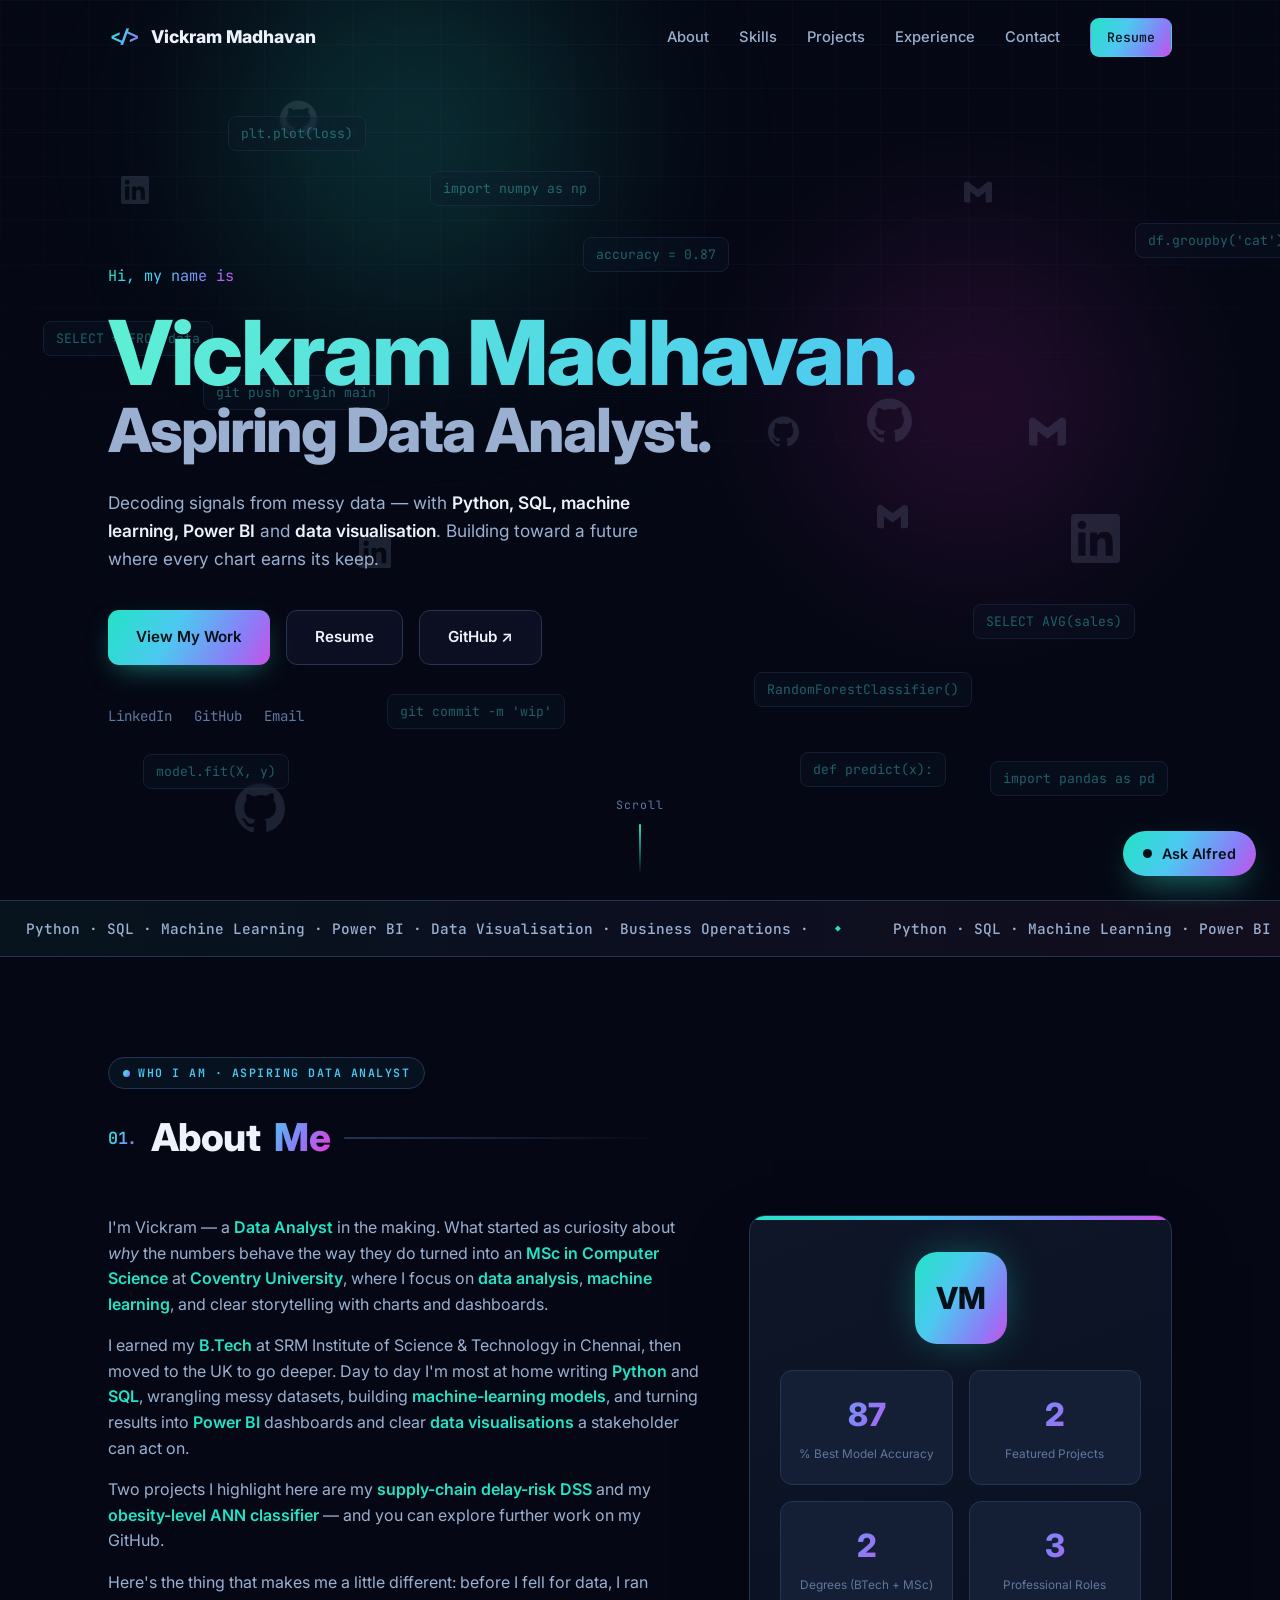
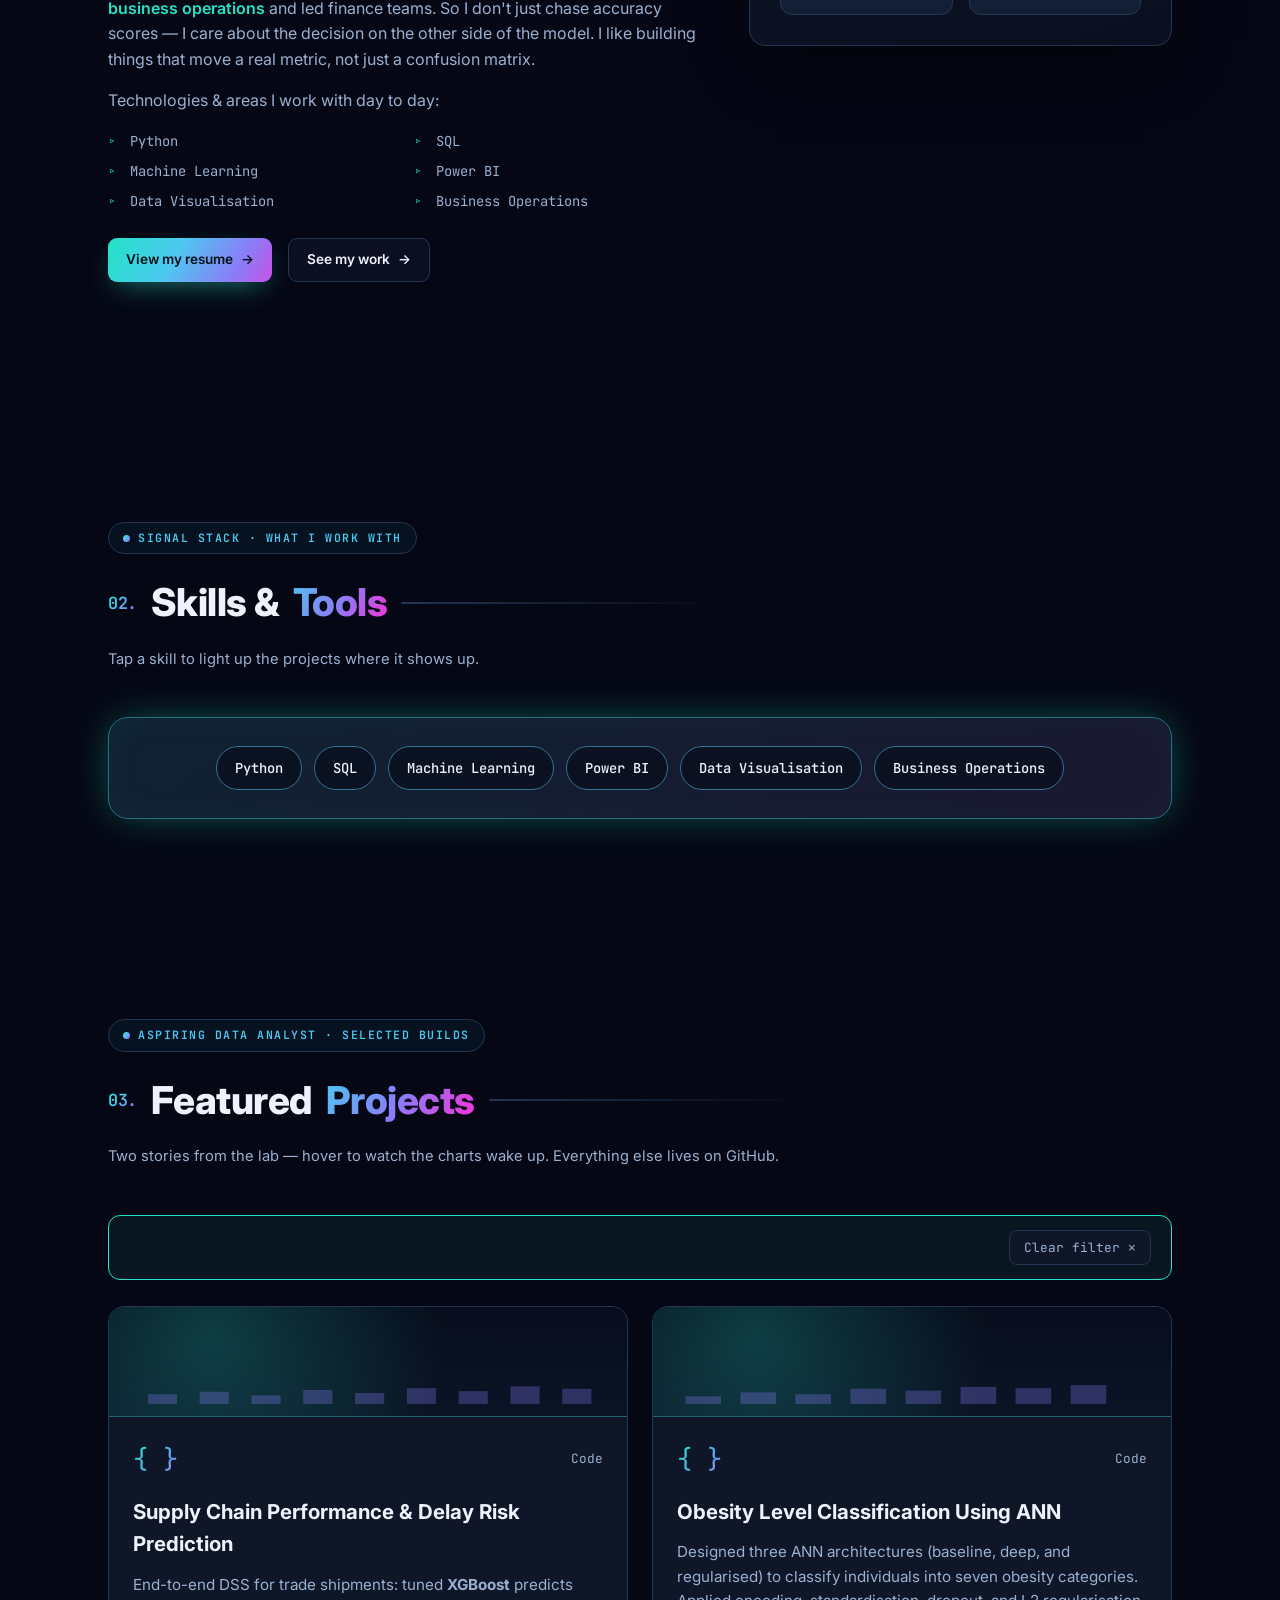
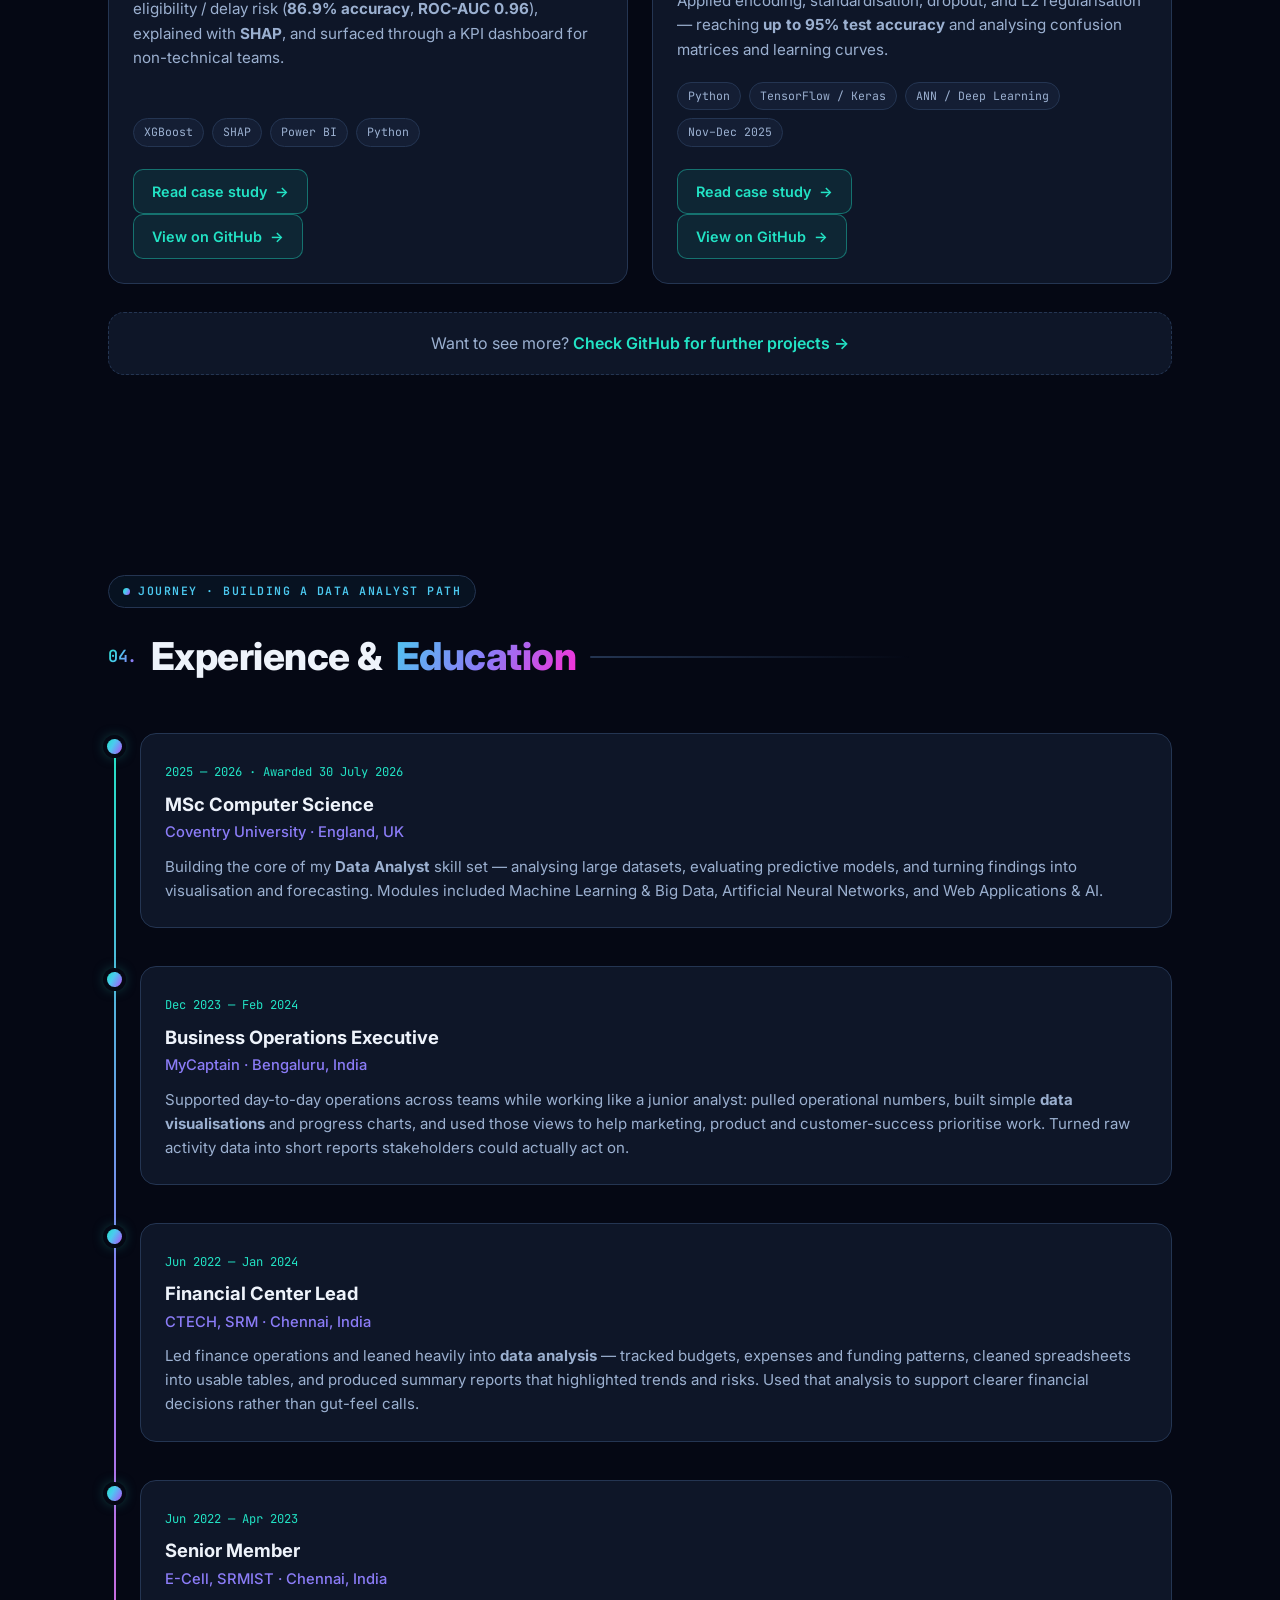
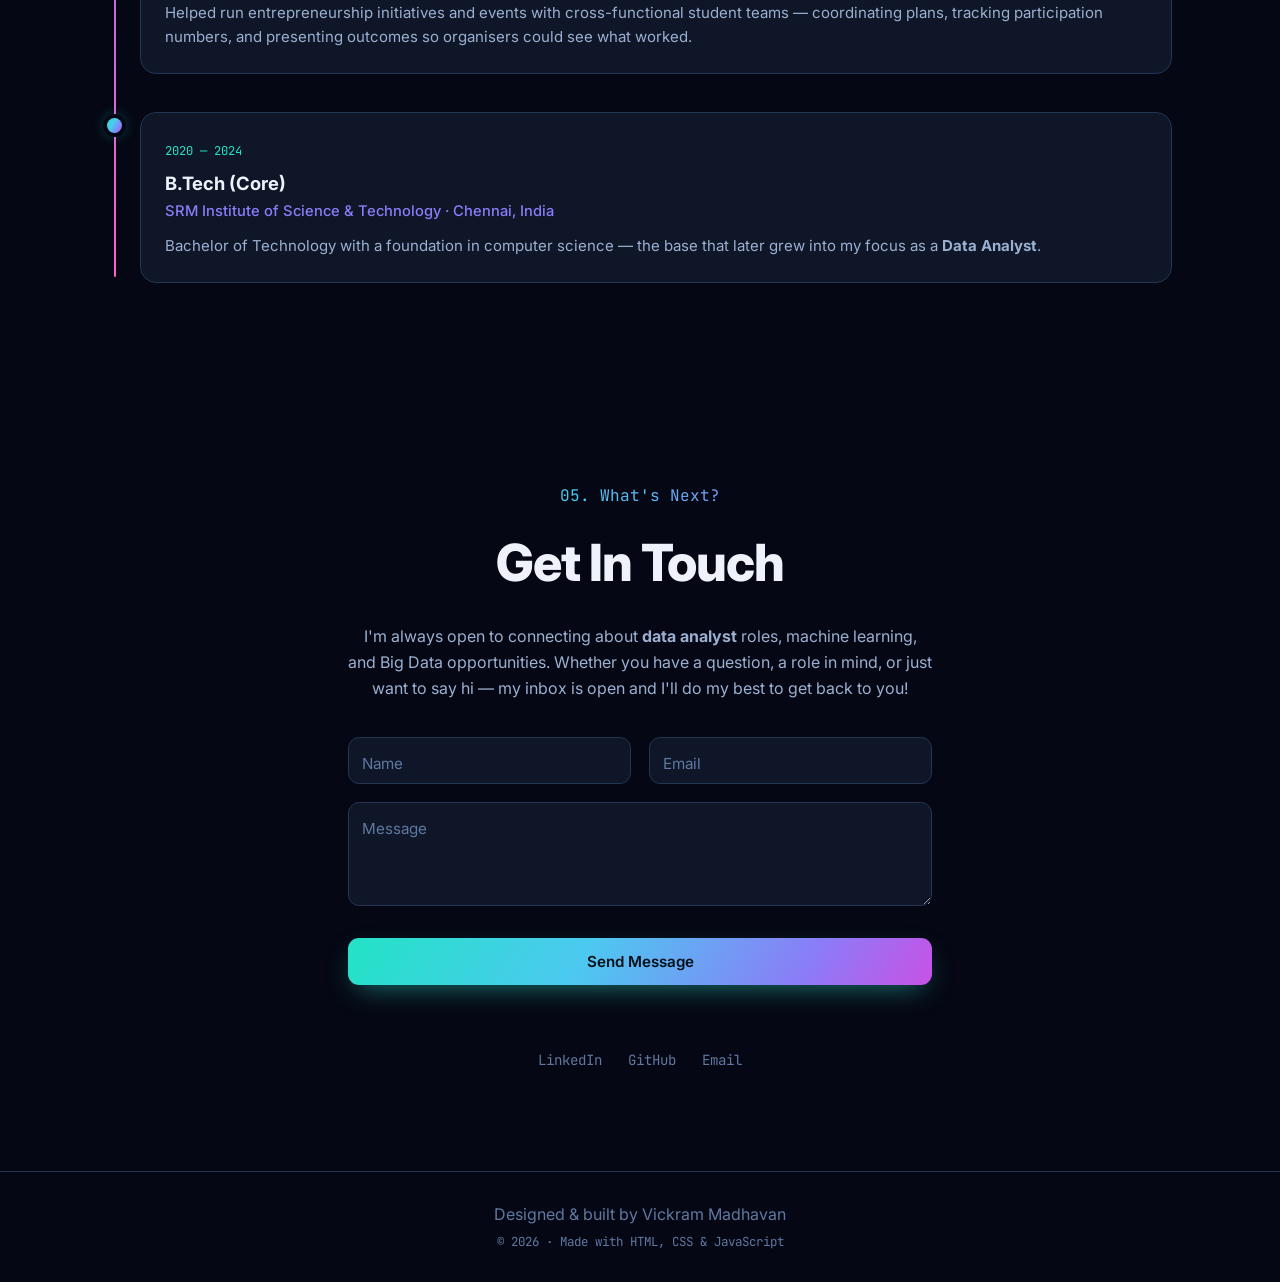
==== index.html @ e30ee911 "Redesign skills as chip cloud; project hover chart banners; aspiring DA tagline; soft-futurist neon " ====
<!DOCTYPE html>
<html lang="en">
<head>
  <meta charset="UTF-8" />
  <meta name="viewport" content="width=device-width, initial-scale=1.0" />
  <title>Vickram Madhavan — Data Analyst | MSc Computer Science</title>
  <meta name="description" content="Vickram Madhavan is a Data Analyst and MSc Computer Science graduate specialising in Big Data, machine learning, and data visualisation. Explore his portfolio, projects, and resume." />
  <meta name="author" content="Vickram Madhavan" />
  <meta name="keywords" content="Vickram Madhavan, Vickram Madhavan portfolio, Vickram Madhavan data analyst, data analyst, machine learning, big data, Power BI, Python, MSc Computer Science" />
  <meta name="robots" content="index, follow, max-image-preview:large" />
  <link rel="canonical" href="https://analysisbot-bi.github.io/portfolio/" />

  <!-- Open Graph (link previews on LinkedIn, WhatsApp, Facebook, etc.) -->
  <meta property="og:type" content="website" />
  <meta property="og:site_name" content="Vickram Madhavan" />
  <meta property="og:title" content="Vickram Madhavan — Data Analyst" />
  <meta property="og:description" content="MSc Computer Science graduate specialising in Big Data, machine learning, and data visualisation. Explore his portfolio, projects, and resume." />
  <meta property="og:url" content="https://analysisbot-bi.github.io/portfolio/" />

  <!-- Twitter / X card -->
  <meta name="twitter:card" content="summary" />
  <meta name="twitter:title" content="Vickram Madhavan — Data Analyst" />
  <meta name="twitter:description" content="MSc Computer Science graduate specialising in Big Data, machine learning, and data visualisation." />

  <!-- Structured data: tells Google this page is about the person Vickram Madhavan -->
  <script type="application/ld+json">
  {
    "@context": "https://schema.org",
    "@type": "Person",
    "name": "Vickram Madhavan",
    "url": "https://analysisbot-bi.github.io/portfolio/",
    "jobTitle": "Data Analyst",
    "description": "MSc Computer Science graduate specialising in Big Data, machine learning, and data visualisation.",
    "email": "mailto:vickrammadhavan2002@gmail.com",
    "alumniOf": {
      "@type": "CollegeOrUniversity",
      "name": "Coventry University"
    },
    "knowsAbout": ["Data Analysis", "Machine Learning", "Big Data", "Python", "SQL", "Power BI", "Data Visualisation", "Business Operations"],
    "sameAs": [
      "https://www.linkedin.com/in/vickram-madhavan-746344226/",
      "https://github.com/analysisbot-bi"
    ]
  }
  </script>

  <link rel="preconnect" href="https://fonts.googleapis.com" />
  <link rel="preconnect" href="https://fonts.gstatic.com" crossorigin />
  <link href="https://fonts.googleapis.com/css2?family=Inter:wght@400;500;600;700;800&family=JetBrains+Mono:wght@400;500&display=swap" rel="stylesheet" />
  <link rel="stylesheet" href="styles.css?v=15" />
</head>
<body>
  <!-- Animated background -->
  <div class="bg-grid" aria-hidden="true"></div>
  <div class="bg-glow" aria-hidden="true"></div>

  <!-- Navigation -->
  <header class="nav" id="nav">
    <div class="container nav__inner">
      <a href="#home" class="nav__logo">
        <span class="nav__logo-mark">&lt;/&gt;</span>
        <span class="nav__logo-text">Vickram Madhavan</span>
      </a>
      <nav class="nav__links" id="navLinks">
        <a href="#about">About</a>
        <a href="#skills">Skills</a>
        <a href="#projects">Projects</a>
        <a href="#experience">Experience</a>
        <a href="#contact">Contact</a>
        <a href="#" class="nav__resume js-resume-open" id="resumeBtn">Resume</a>
      </nav>
      <button class="nav__toggle" id="navToggle" aria-label="Toggle menu" aria-expanded="false">
        <span></span><span></span><span></span>
      </button>
    </div>
  </header>

  <main>
    <!-- Hero -->
    <section class="hero" id="home">
      <div class="container hero__inner">
        <p class="hero__greeting reveal">Hi, my name is</p>
        <h1 class="hero__name reveal">Vickram Madhavan.</h1>
        <h2 class="hero__tagline reveal">Aspiring Data Analyst.</h2>
        <p class="hero__desc reveal">
          Decoding signals from messy data — with
          <strong>Python, SQL, machine learning, Power BI</strong> and
          <strong>data visualisation</strong>. Building toward a future where every chart
          earns its keep.
        </p>
        <div class="hero__cta reveal">
          <a href="#projects" class="btn btn--primary">View My Work</a>
          <a href="#" class="btn btn--ghost js-resume-open">Resume</a>
          <a href="https://github.com/analysisbot-bi" target="_blank" rel="noopener" class="btn btn--ghost">GitHub ↗</a>
        </div>
        <div class="hero__socials reveal">
          <a href="https://www.linkedin.com/in/vickram-madhavan-746344226/" target="_blank" rel="noopener" aria-label="LinkedIn">LinkedIn</a>
          <a href="https://github.com/analysisbot-bi" target="_blank" rel="noopener" aria-label="GitHub">GitHub</a>
          <a href="mailto:vickrammadhavan2002@gmail.com" aria-label="Email">Email</a>
        </div>
      </div>
      <div class="hero__scroll" aria-hidden="true">
        <span>Scroll</span>
        <div class="hero__scroll-line"></div>
      </div>
    </section>

    <!-- Keyword banner -->
    <div class="kw-banner" aria-hidden="true">
      <div class="kw-track">
        <span>Python · SQL · Machine Learning · Power BI · Data Visualisation · Business Operations · </span>
        <span>Python · SQL · Machine Learning · Power BI · Data Visualisation · Business Operations · </span>
      </div>
    </div>

    <!-- About -->
    <section class="section" id="about" data-cursor-bubble="Want to get to know Vickram? 👋">
      <div class="container">
        <div class="section__head reveal">
          <span class="eyebrow">Who I Am · Aspiring Data Analyst</span>
          <h2 class="section__title"><span class="section__num">01.</span> About <span class="grad-word">Me</span></h2>
        </div>
        <div class="about">
          <div class="about__text reveal">
            <p>
              I'm Vickram — a <strong>Data Analyst</strong> in the making. What started as
              curiosity about <em>why</em> the numbers behave the way they do turned into an
              <strong>MSc in Computer Science</strong> at <strong>Coventry University</strong>,
              where I focus on <strong>data analysis</strong>,
              <strong>machine learning</strong>, and clear storytelling with charts and
              dashboards.
            </p>
            <p>
              I earned my <strong>B.Tech</strong> at SRM Institute of Science &amp; Technology
              in Chennai, then moved to the UK to go deeper. Day to day I'm most at home
              writing <strong>Python</strong> and <strong>SQL</strong>, wrangling messy
              datasets, building <strong>machine-learning models</strong>, and turning results
              into <strong>Power BI</strong> dashboards and clear
              <strong>data visualisations</strong> a stakeholder can act on.
            </p>
            <p>
              Two projects I highlight here are my <strong>supply-chain delay-risk DSS</strong>
              and my <strong>obesity-level ANN classifier</strong> — and you can explore
              further work on my
              <a href="https://github.com/analysisbot-bi" target="_blank" rel="noopener">GitHub</a>.
            </p>
            <p>
              Here's the thing that makes me a little different: before I fell for data, I ran
              <strong>business operations</strong> and led finance teams. So I don't just chase
              accuracy scores — I care about the decision on the other side of the model. I like
              building things that move a real metric, not just a confusion matrix.
            </p>
            <p>Technologies &amp; areas I work with day to day:</p>
            <ul class="about__list">
              <li>Python</li>
              <li>SQL</li>
              <li>Machine Learning</li>
              <li>Power BI</li>
              <li>Data Visualisation</li>
              <li>Business Operations</li>
            </ul>
            <div class="hero__cta">
              <a href="#" class="btn btn--primary btn--sm js-resume-open">View my resume <span class="btn__arrow">→</span></a>
              <a href="#projects" class="btn btn--ghost btn--sm">See my work <span class="btn__arrow">→</span></a>
            </div>
          </div>
          <div class="about__card reveal">
            <div class="about__avatar">VM</div>
            <div class="about__stats">
              <div class="stat">
                <span class="stat__num" data-target="87">0</span>
                <span class="stat__label">% Best Model Accuracy</span>
              </div>
              <div class="stat">
                <span class="stat__num" data-target="2">0</span>
                <span class="stat__label">Featured Projects</span>
              </div>
              <div class="stat">
                <span class="stat__num" data-target="2">0</span>
                <span class="stat__label">Degrees (BTech + MSc)</span>
              </div>
              <div class="stat">
                <span class="stat__num" data-target="3">0</span>
                <span class="stat__label">Professional Roles</span>
              </div>
            </div>
          </div>
        </div>
      </div>
    </section>

    <!-- Skills -->
    <section class="section" id="skills" data-cursor-bubble="Curious about his skills? Click any one! 👀">
      <div class="container">
        <div class="section__head reveal">
          <span class="eyebrow">Signal stack · What I work with</span>
          <h2 class="section__title"><span class="section__num">02.</span> Skills &amp; <span class="grad-word">Tools</span></h2>
          <p class="section__hint">Tap a skill to light up the projects where it shows up.</p>
        </div>
        <div class="skills-cloud reveal">
          <button type="button" class="skill-chip" data-skill="python">Python</button>
          <button type="button" class="skill-chip" data-skill="sql">SQL</button>
          <button type="button" class="skill-chip" data-skill="machine-learning">Machine Learning</button>
          <button type="button" class="skill-chip" data-skill="power-bi">Power BI</button>
          <button type="button" class="skill-chip" data-skill="data-visualization">Data Visualisation</button>
          <button type="button" class="skill-chip" data-skill="business-operations">Business Operations</button>
        </div>
      </div>
    </section>

    <!-- Projects -->
    <section class="section" id="projects" data-cursor-bubble="Fancy a peek at his case studies? 🔍">
      <div class="container">
        <div class="section__head reveal">
          <span class="eyebrow">Aspiring Data Analyst · Selected builds</span>
          <h2 class="section__title"><span class="section__num">03.</span> Featured <span class="grad-word">Projects</span></h2>
          <p class="section__hint">Two stories from the lab — hover to watch the charts wake up. Everything else lives on GitHub.</p>
        </div>
        <div class="projects-filter" id="projectsFilter" hidden>
          <span class="projects-filter__text" id="projectsFilterText"></span>
          <button class="projects-filter__clear" id="projectsFilterClear" type="button">Clear filter ✕</button>
        </div>
        <div class="projects" id="projectsGrid">
          <article class="project accent-purple reveal" data-skills="python sql machine-learning power-bi data-visualization business-operations">
            <div class="project__banner" aria-hidden="true">
              <svg class="project__chart" viewBox="0 0 320 90" preserveAspectRatio="none">
                <polyline class="project__chart-line" points="0,70 40,62 80,55 120,48 160,40 200,36 240,28 280,22 320,18" />
                <g class="project__chart-bars">
                  <rect x="24" y="48" width="18" height="32" /><rect x="56" y="40" width="18" height="40" />
                  <rect x="88" y="52" width="18" height="28" /><rect x="120" y="34" width="18" height="46" />
                  <rect x="152" y="44" width="18" height="36" /><rect x="184" y="28" width="18" height="52" />
                  <rect x="216" y="38" width="18" height="42" /><rect x="248" y="22" width="18" height="58" />
                  <rect x="280" y="30" width="18" height="50" />
                </g>
              </svg>
              <div class="project__scan"></div>
            </div>
            <div class="project__body">
              <div class="project__top">
                <span class="project__folder">{ }</span>
                <div class="project__links">
                  <a href="https://github.com/analysisbot-bi/supply--chain-dss" target="_blank" rel="noopener" aria-label="GitHub repo">Code</a>
                </div>
              </div>
              <h3 class="project__title">Supply Chain Performance &amp; Delay Risk Prediction</h3>
              <p class="project__desc">
                End-to-end DSS for trade shipments: tuned <strong>XGBoost</strong> predicts
                eligibility / delay risk (<strong>86.9% accuracy</strong>,
                <strong>ROC-AUC 0.96</strong>), explained with <strong>SHAP</strong>, and
                surfaced through a KPI dashboard for non-technical teams.
              </p>
              <ul class="project__tech">
                <li>XGBoost</li><li>SHAP</li><li>Power BI</li><li>Python</li>
              </ul>
              <a href="projects/supply-chain-analytics.html" class="project__cta project__cta--case">Read case study <span class="btn__arrow">→</span></a>
              <a href="https://github.com/analysisbot-bi/supply--chain-dss" target="_blank" rel="noopener" class="project__cta">View on GitHub <span class="btn__arrow">→</span></a>
            </div>
          </article>

          <article class="project accent-teal reveal" data-skills="python machine-learning data-visualization">
            <div class="project__banner" aria-hidden="true">
              <svg class="project__chart project__chart--bars" viewBox="0 0 320 90" preserveAspectRatio="none">
                <polyline class="project__chart-line" points="0,58 35,50 70,54 105,42 140,36 175,30 210,34 245,22 280,18 320,14" />
                <g class="project__chart-bars">
                  <rect x="20" y="55" width="22" height="25" /><rect x="54" y="42" width="22" height="38" />
                  <rect x="88" y="48" width="22" height="32" /><rect x="122" y="30" width="22" height="50" />
                  <rect x="156" y="36" width="22" height="44" /><rect x="190" y="24" width="22" height="56" />
                  <rect x="224" y="28" width="22" height="52" /><rect x="258" y="18" width="22" height="62" />
                </g>
              </svg>
              <div class="project__scan"></div>
            </div>
            <div class="project__body">
              <div class="project__top">
                <span class="project__folder">{ }</span>
                <div class="project__links">
                  <a href="https://github.com/analysisbot-bi/obesity-level-classification-ann" target="_blank" rel="noopener" aria-label="GitHub repo">Code</a>
                </div>
              </div>
              <h3 class="project__title">Obesity Level Classification Using ANN</h3>
              <p class="project__desc">
                Designed three ANN architectures (baseline, deep, and regularised) to
                classify individuals into seven obesity categories. Applied encoding,
                standardisation, dropout, and L2 regularisation — reaching
                <strong>up to 95% test accuracy</strong> and analysing confusion matrices
                and learning curves.
              </p>
              <ul class="project__tech">
                <li>Python</li><li>TensorFlow / Keras</li><li>ANN / Deep Learning</li><li>Nov–Dec 2025</li>
              </ul>
              <a href="projects/obesity-ann.html" class="project__cta project__cta--case">Read case study <span class="btn__arrow">→</span></a>
              <a href="https://github.com/analysisbot-bi/obesity-level-classification-ann" target="_blank" rel="noopener" class="project__cta">View on GitHub <span class="btn__arrow">→</span></a>
            </div>
          </article>
        </div>
        <p class="projects-empty" id="projectsEmpty" hidden></p>

        <div class="projects-more projects-more--simple reveal">
          <p>Want to see more? <a href="https://github.com/analysisbot-bi" target="_blank" rel="noopener">Check GitHub for further projects →</a></p>
        </div>
      </div>
    </section>

    <!-- Experience -->
    <section class="section" id="experience" data-cursor-bubble="Care to see his journey? 🗺️">
      <div class="container">
        <div class="section__head reveal">
          <span class="eyebrow">Journey · Building a Data Analyst Path</span>
          <h2 class="section__title"><span class="section__num">04.</span> Experience &amp; <span class="grad-word">Education</span></h2>
        </div>
        <div class="timeline">
          <div class="timeline__item reveal">
            <span class="timeline__dot"></span>
            <div class="timeline__content">
              <span class="timeline__date">2025 — 2026 · Awarded 30 July 2026</span>
              <h3>MSc Computer Science</h3>
              <p class="timeline__org">Coventry University · England, UK</p>
              <p>Building the core of my <strong>Data Analyst</strong> skill set — analysing large datasets, evaluating predictive models, and turning findings into visualisation and forecasting. Modules included Machine Learning &amp; Big Data, Artificial Neural Networks, and Web Applications &amp; AI.</p>
            </div>
          </div>
          <div class="timeline__item reveal">
            <span class="timeline__dot"></span>
            <div class="timeline__content">
              <span class="timeline__date">Dec 2023 — Feb 2024</span>
              <h3>Business Operations Executive</h3>
              <p class="timeline__org">MyCaptain · Bengaluru, India</p>
              <p>Supported day-to-day operations across teams while working like a junior analyst: pulled operational numbers, built simple <strong>data visualisations</strong> and progress charts, and used those views to help marketing, product and customer-success prioritise work. Turned raw activity data into short reports stakeholders could actually act on.</p>
            </div>
          </div>
          <div class="timeline__item reveal">
            <span class="timeline__dot"></span>
            <div class="timeline__content">
              <span class="timeline__date">Jun 2022 — Jan 2024</span>
              <h3>Financial Center Lead</h3>
              <p class="timeline__org">CTECH, SRM · Chennai, India</p>
              <p>Led finance operations and leaned heavily into <strong>data analysis</strong> — tracked budgets, expenses and funding patterns, cleaned spreadsheets into usable tables, and produced summary reports that highlighted trends and risks. Used that analysis to support clearer financial decisions rather than gut-feel calls.</p>
            </div>
          </div>
          <div class="timeline__item reveal">
            <span class="timeline__dot"></span>
            <div class="timeline__content">
              <span class="timeline__date">Jun 2022 — Apr 2023</span>
              <h3>Senior Member</h3>
              <p class="timeline__org">E-Cell, SRMIST · Chennai, India</p>
              <p>Helped run entrepreneurship initiatives and events with cross-functional student teams — coordinating plans, tracking participation numbers, and presenting outcomes so organisers could see what worked.</p>
            </div>
          </div>
          <div class="timeline__item reveal">
            <span class="timeline__dot"></span>
            <div class="timeline__content">
              <span class="timeline__date">2020 — 2024</span>
              <h3>B.Tech (Core)</h3>
              <p class="timeline__org">SRM Institute of Science &amp; Technology · Chennai, India</p>
              <p>Bachelor of Technology with a foundation in computer science — the base that later grew into my focus as a <strong>Data Analyst</strong>.</p>
            </div>
          </div>
        </div>
      </div>
    </section>

    <!-- Contact -->
    <section class="section section--contact" id="contact" data-cursor-bubble="Shall we get in touch? ✉️">
      <div class="container contact">
        <p class="contact__sub reveal">05. What's Next?</p>
        <h2 class="contact__title reveal">Get In Touch</h2>
        <p class="contact__desc reveal">
          I'm always open to connecting about <strong>data analyst</strong> roles,
          machine learning, and Big Data opportunities. Whether you have a question,
          a role in mind, or just want to say hi — my inbox is open and I'll do my
          best to get back to you!
        </p>
        <form class="contact__form reveal" id="contactForm" novalidate>
          <div class="form-row">
            <div class="form-group">
              <input type="text" id="name" name="name" placeholder=" " required />
              <label for="name">Name</label>
            </div>
            <div class="form-group">
              <input type="email" id="email" name="email" placeholder=" " required />
              <label for="email">Email</label>
            </div>
          </div>
          <div class="form-group">
            <textarea id="message" name="message" rows="4" placeholder=" " required></textarea>
            <label for="message">Message</label>
          </div>
          <button type="submit" class="btn btn--primary">Send Message</button>
          <p class="form-status" id="formStatus" role="status"></p>
        </form>
        <div class="contact__links reveal">
          <a href="https://www.linkedin.com/in/vickram-madhavan-746344226/" target="_blank" rel="noopener">LinkedIn</a>
          <a href="https://github.com/analysisbot-bi" target="_blank" rel="noopener">GitHub</a>
          <a href="mailto:vickrammadhavan2002@gmail.com">Email</a>
        </div>
      </div>
    </section>
  </main>

  <footer class="footer">
    <div class="container footer__inner">
      <p>Designed &amp; built by Vickram Madhavan</p>
      <p class="footer__small">© <span id="year"></span> · Made with HTML, CSS &amp; JavaScript</p>
    </div>
  </footer>

  <!-- Resume modal -->
  <div class="resume-modal" id="resumeModal" aria-hidden="true" role="dialog" aria-modal="true" aria-label="Resume viewer">
    <div class="resume-modal__backdrop" data-close></div>
    <div class="resume-modal__panel">
      <div class="resume-modal__bar">
        <span class="resume-modal__title">Resume — Vickram Madhavan</span>
        <div class="resume-modal__actions">
          <a href="assets/resume.pdf" target="_blank" rel="noopener" class="resume-modal__btn">Open in new tab</a>
          <a href="assets/resume.pdf" download class="resume-modal__btn resume-modal__btn--primary">Download</a>
          <button class="resume-modal__close" id="resumeClose" aria-label="Close resume viewer" data-close>&times;</button>
        </div>
      </div>
      <div class="resume-modal__body" id="resumeBody">
        <div class="resume-modal__pages">
          <img src="assets/resume-page-1.png" alt="Resume of Vickram Madhavan — page 1" class="resume-modal__page" />
          <img src="assets/resume-page-2.png" alt="Resume of Vickram Madhavan — page 2" class="resume-modal__page" />
        </div>
      </div>
    </div>
  </div>

  <script src="script.js?v=15"></script>
</body>
</html>
---- styles.css ----
/* ===== Design tokens ===== */
:root {
  --bg: #050814;
  --bg-soft: #0a1020;
  --surface: #0e1628;
  --surface-2: #141e34;
  --border: #243552;
  --text: #eef3fb;
  --text-dim: #9bb0d0;
  --text-mute: #6078a0;

  /* Soft-futurist accents (cyber-lean, not full cyberpunk) */
  --c-teal: #22e3c5;
  --c-sky: #4cc9f0;
  --c-indigo: #8b7cf7;
  --c-purple: #d07cff;
  --c-pink: #ff5ec8;
  --c-amber: #ffd166;
  --c-neon: #39ffd0;
  --c-magenta: #ff2bd6;

  --accent: #22e3c5;
  --accent-2: #8b7cf7;

  --grad-primary: linear-gradient(120deg, #22e3c5 0%, #4cc9f0 40%, #8b7cf7 78%, #ff2bd6 120%);
  --grad-warm: linear-gradient(120deg, #ffd166 0%, #ff5ec8 55%, #d07cff 100%);
  --grad-cool: linear-gradient(120deg, #4cc9f0 0%, #8b7cf7 50%, #ff2bd6 100%);
  --grad-text: linear-gradient(120deg, #5ef0d4, #4cc9f0 35%, #b39aff 70%, #ff5ec8);

  --shadow: 0 24px 70px -24px rgba(0, 0, 0, 0.75);
  --shadow-glow: 0 0 40px -8px rgba(34, 227, 197, 0.45);
  --radius: 16px;
  --max: 1120px;
  --mono: "JetBrains Mono", monospace;
  --sans: "Inter", system-ui, sans-serif;
}

/* ===== Reset ===== */
*, *::before, *::after { box-sizing: border-box; margin: 0; padding: 0; }
html { scroll-behavior: smooth; scroll-padding-top: 90px; }
body {
  font-family: var(--sans);
  background: var(--bg);
  color: var(--text);
  line-height: 1.6;
  overflow-x: hidden;
  -webkit-font-smoothing: antialiased;
}
a { color: inherit; text-decoration: none; }
ul { list-style: none; }
img { max-width: 100%; }
.container { width: 100%; max-width: var(--max); margin-inline: auto; padding-inline: 28px; }

/* ===== Background FX ===== */
.bg-grid {
  position: fixed; inset: 0; z-index: -3;
  background-image:
    linear-gradient(rgba(76, 201, 240, 0.04) 1px, transparent 1px),
    linear-gradient(90deg, rgba(255, 43, 214, 0.035) 1px, transparent 1px);
  background-size: 44px 44px;
  mask-image: radial-gradient(ellipse 90% 70% at 50% 0%, #000 35%, transparent 100%);
}
.bg-glow { position: fixed; inset: 0; z-index: -2; pointer-events: none; overflow: hidden; }
.bg-glow::before, .bg-glow::after {
  content: ""; position: absolute; border-radius: 50%; filter: blur(70px);
}
.bg-glow::before {
  top: -180px; left: 8%; width: 620px; height: 620px;
  background: radial-gradient(circle, rgba(34, 227, 197, 0.22), transparent 62%);
  animation: floatA 16s ease-in-out infinite;
}
.bg-glow::after {
  top: 120px; right: 2%; width: 560px; height: 560px;
  background: radial-gradient(circle, rgba(255, 43, 214, 0.16), transparent 62%);
  animation: floatB 20s ease-in-out infinite;
}
body::after {
  content: ""; position: fixed; inset: 0; z-index: 4000; pointer-events: none;
  background: repeating-linear-gradient(
    0deg,
    transparent,
    transparent 2px,
    rgba(76, 201, 240, 0.015) 2px,
    rgba(76, 201, 240, 0.015) 3px
  );
  opacity: 0.55;
}
@keyframes floatA { 0%,100% { transform: translate(0,0); } 50% { transform: translate(40px, 50px); } }
@keyframes floatB { 0%,100% { transform: translate(0,0); } 50% { transform: translate(-50px, 30px); } }

/* ===== Navigation ===== */
.nav {
  position: fixed; top: 0; left: 0; right: 0; z-index: 100;
  transition: background 0.3s, box-shadow 0.3s, padding 0.3s;
  padding-block: 18px;
}
.nav--scrolled {
  background: rgba(7, 11, 22, 0.82);
  backdrop-filter: blur(14px);
  box-shadow: 0 1px 0 var(--border), 0 10px 30px -20px rgba(0,0,0,0.8);
  padding-block: 12px;
}
.nav__inner { display: flex; align-items: center; justify-content: space-between; }
.nav__logo { display: flex; align-items: center; gap: 10px; font-weight: 800; font-size: 1.1rem; }
.nav__logo-mark {
  font-family: var(--mono);
  background: var(--grad-primary); -webkit-background-clip: text; background-clip: text; -webkit-text-fill-color: transparent;
}
.nav__links { display: flex; align-items: center; gap: 30px; }
.nav__links a { color: var(--text-dim); font-size: 0.92rem; font-weight: 500; position: relative; transition: color 0.2s; }
.nav__links a:not(.nav__resume)::after {
  content: ""; position: absolute; left: 0; bottom: -6px; height: 2px; width: 0;
  background: var(--grad-primary); transition: width 0.25s; border-radius: 2px;
}
.nav__links a:hover { color: var(--text); }
.nav__links a:hover::after { width: 100%; }
.nav__resume {
  border: 1px solid transparent; color: #061018 !important; background: var(--grad-primary);
  padding: 8px 16px; border-radius: 9px; font-family: var(--mono); font-size: 0.82rem !important; font-weight: 600;
  transition: transform 0.2s, box-shadow 0.2s;
}
.nav__resume:hover { transform: translateY(-2px); box-shadow: var(--shadow-glow); }
.nav__toggle { display: none; flex-direction: column; gap: 5px; background: none; border: none; cursor: pointer; padding: 6px; }
.nav__toggle span { width: 26px; height: 2px; background: var(--text); border-radius: 2px; transition: 0.3s; }
.nav__toggle.open span:nth-child(1) { transform: translateY(7px) rotate(45deg); }
.nav__toggle.open span:nth-child(2) { opacity: 0; }
.nav__toggle.open span:nth-child(3) { transform: translateY(-7px) rotate(-45deg); }

/* ===== Buttons ===== */
.btn {
  display: inline-flex; align-items: center; gap: 8px; padding: 14px 28px; border-radius: 11px;
  font-weight: 600; font-size: 0.95rem; cursor: pointer; border: none; font-family: var(--sans);
  transition: transform 0.2s, box-shadow 0.2s, background 0.2s, color 0.2s;
}
.btn--primary { background: var(--grad-primary); color: #061018; box-shadow: 0 10px 28px -10px rgba(45, 212, 191, 0.6); }
.btn--primary:hover { transform: translateY(-3px); box-shadow: 0 16px 34px -12px rgba(56, 189, 248, 0.7); }
.btn--ghost { background: rgba(129,140,248,0.06); color: var(--text); border: 1px solid var(--border); }
.btn--ghost:hover { border-color: var(--c-indigo); color: #fff; transform: translateY(-3px); background: rgba(129,140,248,0.12); }
.btn--sm { padding: 10px 18px; font-size: 0.85rem; border-radius: 9px; }
.btn__arrow { transition: transform 0.2s; }
.btn:hover .btn__arrow { transform: translateX(4px); }

/* ===== Eyebrow / keyword header badge ===== */
.eyebrow {
  display: inline-flex; align-items: center; gap: 8px; font-family: var(--mono);
  font-size: 0.72rem; letter-spacing: 1.5px; text-transform: uppercase; font-weight: 600;
  padding: 6px 14px; border-radius: 30px; margin-bottom: 18px;
  border: 1px solid var(--border); background: rgba(56,189,248,0.06);
  color: var(--c-sky);
}
.eyebrow::before { content: ""; width: 7px; height: 7px; border-radius: 50%; background: var(--grad-primary); }

/* ===== Keyword marquee banner ===== */
.kw-banner {
  position: relative; border-block: 1px solid var(--border);
  background: linear-gradient(90deg, rgba(45,212,191,0.06), rgba(129,140,248,0.06), rgba(244,114,182,0.06));
  overflow: hidden; padding-block: 16px;
}
.kw-track { display: flex; gap: 0; width: max-content; animation: marquee 32s linear infinite; }
.kw-track:hover { animation-play-state: paused; }
.kw-track span {
  font-family: var(--mono); font-size: 0.9rem; font-weight: 500; color: var(--text-dim);
  padding-inline: 26px; white-space: nowrap; display: inline-flex; align-items: center; gap: 26px;
}
.kw-track span::after { content: "◆"; color: var(--c-teal); font-size: 0.6rem; }
@keyframes marquee { from { transform: translateX(0); } to { transform: translateX(-50%); } }

/* ===== Hero ===== */
.hero { min-height: 100vh; display: flex; flex-direction: column; justify-content: center; position: relative; padding-top: 90px; }
.hero__greeting {
  display: inline-block; font-family: var(--mono); font-size: 0.95rem; margin-bottom: 18px;
  background: var(--grad-primary); -webkit-background-clip: text; background-clip: text; -webkit-text-fill-color: transparent;
}
.hero__name {
  font-size: clamp(2.8rem, 8vw, 5.6rem); font-weight: 800; line-height: 1.04; letter-spacing: -2px;
  background: var(--grad-text); background-size: 220% auto;
  -webkit-background-clip: text; background-clip: text; -webkit-text-fill-color: transparent;
  animation: shine 8s linear infinite;
}
@keyframes shine { to { background-position: 220% center; } }
.hero__tagline { font-size: clamp(1.7rem, 6vw, 3.8rem); font-weight: 800; line-height: 1.05; letter-spacing: -2px; color: var(--text-dim); margin-bottom: 26px; }
.hero__desc { max-width: 580px; color: var(--text-dim); font-size: 1.08rem; margin-bottom: 38px; }
.hero__desc strong { color: var(--text); font-weight: 600; }
.hero__cta { display: flex; gap: 16px; flex-wrap: wrap; margin-bottom: 40px; }
.hero__socials { display: flex; gap: 22px; flex-wrap: wrap; }
.hero__socials a { font-family: var(--mono); font-size: 0.88rem; color: var(--text-mute); transition: color 0.2s, transform 0.2s; }
.hero__socials a:hover { color: var(--c-teal); transform: translateY(-2px); }
.hero__scroll { position: absolute; bottom: 26px; left: 50%; transform: translateX(-50%); display: flex; flex-direction: column; align-items: center; gap: 10px; color: var(--text-mute); font-family: var(--mono); font-size: 0.72rem; letter-spacing: 1px; }
.hero__scroll-line { width: 2px; height: 50px; background: linear-gradient(var(--c-teal), transparent); border-radius: 2px; animation: scrollPulse 2s ease-in-out infinite; }
@keyframes scrollPulse { 0%, 100% { opacity: 0.3; transform: scaleY(0.6); } 50% { opacity: 1; transform: scaleY(1); } }

/* ===== Sections ===== */
.section { padding-block: 100px; }
.section__head { margin-bottom: 46px; }
.section__title { display: flex; align-items: center; gap: 14px; font-size: clamp(1.7rem, 4vw, 2.4rem); font-weight: 800; letter-spacing: -0.5px; }
.section__num {
  font-family: var(--mono); font-size: 1.05rem; font-weight: 600;
  background: var(--grad-primary); -webkit-background-clip: text; background-clip: text; -webkit-text-fill-color: transparent;
}
.section__title::after { content: ""; height: 2px; flex: 1; background: linear-gradient(90deg, var(--border), transparent); max-width: 320px; border-radius: 2px; }
.grad-word { background: var(--grad-cool); -webkit-background-clip: text; background-clip: text; -webkit-text-fill-color: transparent; }

/* ===== About ===== */
.about { display: grid; grid-template-columns: 1.4fr 1fr; gap: 50px; align-items: start; }
.about__text p { color: var(--text-dim); margin-bottom: 16px; }
.about__text strong { color: var(--c-teal); font-weight: 600; }
.about__list { display: grid; grid-template-columns: repeat(2, 1fr); gap: 8px 20px; margin-top: 14px; margin-bottom: 26px; }
.about__list li { font-family: var(--mono); font-size: 0.86rem; color: var(--text-dim); position: relative; padding-left: 22px; }
.about__list li::before { content: "▹"; position: absolute; left: 0; color: var(--c-teal); }
.about__card {
  background: linear-gradient(160deg, var(--surface), var(--bg-soft));
  border: 1px solid var(--border); border-radius: var(--radius); padding: 30px; box-shadow: var(--shadow);
  position: relative; overflow: hidden;
}
.about__card::before { content: ""; position: absolute; inset: 0 0 auto 0; height: 4px; background: var(--grad-primary); }
.about__avatar { width: 92px; height: 92px; border-radius: 22px; background: var(--grad-primary); display: grid; place-items: center; font-size: 1.9rem; font-weight: 800; color: #061018; margin: 6px auto 26px; box-shadow: var(--shadow-glow); }
.about__stats { display: grid; grid-template-columns: 1fr 1fr; gap: 16px; }
.stat { text-align: center; padding: 18px 8px; background: var(--surface-2); border: 1px solid var(--border); border-radius: 12px; transition: transform 0.2s, border-color 0.2s; }
.stat:hover { transform: translateY(-4px); border-color: var(--c-indigo); }
.stat__num { display: block; font-size: 2rem; font-weight: 800; background: var(--grad-cool); -webkit-background-clip: text; background-clip: text; -webkit-text-fill-color: transparent; }
.stat__label { font-size: 0.74rem; color: var(--text-mute); }

/* ===== Skills ===== */
.skills { display: grid; grid-template-columns: repeat(auto-fit, minmax(280px, 1fr)); gap: 22px; }
.skills-cloud {
  display: flex; flex-wrap: wrap; gap: 12px; justify-content: center;
  padding: 28px 24px; border-radius: 20px;
  background:
    linear-gradient(145deg, rgba(34, 227, 197, 0.06), rgba(255, 43, 214, 0.05)),
    var(--surface);
  border: 1px solid color-mix(in srgb, var(--c-teal) 35%, var(--border));
  box-shadow: inset 0 0 40px rgba(76, 201, 240, 0.04), var(--shadow-glow);
  position: relative; overflow: hidden;
}
.skills-cloud::before {
  content: ""; position: absolute; inset: 0; pointer-events: none;
  background: linear-gradient(90deg, transparent, rgba(76, 201, 240, 0.08), transparent);
  transform: translateX(-100%); animation: skillSweep 7s ease-in-out infinite;
}
@keyframes skillSweep {
  0%, 55%, 100% { transform: translateX(-100%); }
  70% { transform: translateX(100%); }
}
.skill-chip {
  position: relative; z-index: 1; cursor: pointer; appearance: none;
  font-family: var(--mono); font-size: 0.86rem; font-weight: 500;
  color: var(--text); padding: 12px 18px; border-radius: 999px;
  background: rgba(8, 14, 28, 0.75);
  border: 1px solid color-mix(in srgb, var(--c-sky) 40%, var(--border));
  box-shadow: 0 0 0 0 rgba(34, 227, 197, 0);
  transition: transform 0.2s, border-color 0.2s, box-shadow 0.2s, color 0.2s, background 0.2s;
}
.skill-chip:hover {
  transform: translateY(-3px);
  border-color: var(--c-teal);
  color: #061018;
  background: var(--grad-primary);
  box-shadow: 0 0 24px rgba(34, 227, 197, 0.35);
}
.skill-chip.is-active {
  color: #061018;
  border-color: transparent;
  background: var(--grad-primary);
  box-shadow: 0 0 28px rgba(255, 43, 214, 0.25), 0 0 18px rgba(34, 227, 197, 0.35);
}
.skill-card {
  --card-accent: var(--c-teal); --card-accent-2: var(--c-sky);
  position: relative; background: var(--surface); border: 1px solid var(--border);
  border-radius: var(--radius); padding: 26px; transition: transform 0.25s, border-color 0.25s, box-shadow 0.25s;
  overflow: hidden;
}
.skill-card::before { content: ""; position: absolute; inset: 0 0 auto 0; height: 3px; background: linear-gradient(90deg, var(--card-accent), var(--card-accent-2)); opacity: 0.9; }
.skill-card:hover { transform: translateY(-6px); border-color: var(--card-accent); box-shadow: 0 20px 50px -26px color-mix(in srgb, var(--card-accent) 60%, transparent); }
.skill-card h3 { font-size: 1.05rem; margin-bottom: 16px; display: flex; align-items: center; gap: 10px; }
.skill-card h3::before { content: ""; width: 10px; height: 10px; border-radius: 3px; background: linear-gradient(135deg, var(--card-accent), var(--card-accent-2)); }
.tags { display: flex; flex-wrap: wrap; gap: 8px; }
.tags span { font-family: var(--mono); font-size: 0.76rem; color: var(--card-accent); background: color-mix(in srgb, var(--card-accent) 12%, transparent); border: 1px solid color-mix(in srgb, var(--card-accent) 30%, transparent); padding: 5px 11px; border-radius: 20px; }
.accent-teal   { --card-accent: #2dd4bf; --card-accent-2: #38bdf8; }
.accent-sky    { --card-accent: #38bdf8; --card-accent-2: #818cf8; }
.accent-indigo { --card-accent: var(--c-indigo); --card-accent-2: var(--c-purple); }
.accent-purple { --card-accent: var(--c-purple); --card-accent-2: var(--c-magenta); }
.accent-pink   { --card-accent: var(--c-pink); --card-accent-2: var(--c-amber); }
.accent-amber  { --card-accent: var(--c-amber); --card-accent-2: var(--c-pink); }

/* ===== Projects ===== */
.projects { display: grid; grid-template-columns: repeat(2, 1fr); gap: 24px; }
.project {
  --card-accent: var(--c-teal); --card-accent-2: var(--c-indigo);
  position: relative; background: var(--surface); border: 1px solid var(--border);
  border-radius: var(--radius); padding: 0; display: flex; flex-direction: column;
  transition: transform 0.25s, box-shadow 0.25s, border-color 0.25s; overflow: hidden;
}
.project::before { content: ""; position: absolute; inset: 0 0 auto 0; height: 3px; background: linear-gradient(90deg, var(--card-accent), var(--c-magenta)); transform: scaleX(0); transform-origin: left; transition: transform 0.3s; z-index: 2; }
.project:hover { transform: translateY(-8px); box-shadow: 0 0 0 1px color-mix(in srgb, var(--card-accent) 40%, transparent), 0 26px 60px -28px color-mix(in srgb, var(--card-accent) 55%, black); border-color: color-mix(in srgb, var(--card-accent) 55%, var(--border)); }
.project:hover::before { transform: scaleX(1); }
.project__banner {
  position: relative; height: 110px; overflow: hidden;
  background:
    radial-gradient(circle at 20% 30%, color-mix(in srgb, var(--card-accent) 22%, transparent), transparent 55%),
    linear-gradient(180deg, #070d1c, #0b1426);
  border-bottom: 1px solid color-mix(in srgb, var(--card-accent) 25%, var(--border));
}
.project__chart { width: 100%; height: 100%; display: block; opacity: 0.55; transition: opacity 0.3s; }
.project__chart-line {
  fill: none; stroke: var(--card-accent); stroke-width: 2.2;
  stroke-linecap: round; stroke-linejoin: round;
  stroke-dasharray: 420; stroke-dashoffset: 420;
  filter: drop-shadow(0 0 6px color-mix(in srgb, var(--card-accent) 70%, transparent));
}
.project__chart-bars rect {
  fill: color-mix(in srgb, var(--card-accent-2) 55%, transparent);
  transform-box: fill-box;
  transform-origin: bottom;
  transform: scaleY(0.25);
  transition: transform 0.55s cubic-bezier(0.22, 1, 0.36, 1), fill 0.3s;
}
.project__scan {
  position: absolute; inset: 0 auto 0 0; width: 28%;
  background: linear-gradient(90deg, transparent, color-mix(in srgb, var(--c-magenta) 25%, transparent), transparent);
  opacity: 0; transform: translateX(-120%);
}
.project:hover .project__chart { opacity: 1; }
.project:hover .project__chart-line { animation: chartDraw 1.1s ease forwards; }
.project:hover .project__chart-bars rect { transform: scaleY(1); fill: color-mix(in srgb, var(--card-accent) 70%, transparent); }
.project:hover .project__chart-bars rect:nth-child(2) { transition-delay: 0.05s; }
.project:hover .project__chart-bars rect:nth-child(3) { transition-delay: 0.1s; }
.project:hover .project__chart-bars rect:nth-child(4) { transition-delay: 0.15s; }
.project:hover .project__chart-bars rect:nth-child(5) { transition-delay: 0.2s; }
.project:hover .project__chart-bars rect:nth-child(6) { transition-delay: 0.25s; }
.project:hover .project__chart-bars rect:nth-child(7) { transition-delay: 0.3s; }
.project:hover .project__chart-bars rect:nth-child(8) { transition-delay: 0.35s; }
.project:hover .project__chart-bars rect:nth-child(9) { transition-delay: 0.4s; }
.project:hover .project__scan { opacity: 1; animation: scanRun 1.4s ease-in-out infinite; }
@keyframes chartDraw { to { stroke-dashoffset: 0; } }
@keyframes scanRun {
  0% { transform: translateX(-120%); }
  100% { transform: translateX(420%); }
}
.project__body { padding: 22px 24px 24px; display: flex; flex-direction: column; flex: 1; }
.project__top { display: flex; justify-content: space-between; align-items: center; margin-bottom: 16px; }
.project__folder { font-family: var(--mono); font-size: 1.6rem; background: linear-gradient(135deg, var(--card-accent), var(--card-accent-2)); -webkit-background-clip: text; background-clip: text; -webkit-text-fill-color: transparent; }
.project__links { display: flex; gap: 16px; }
.project__links a { font-family: var(--mono); font-size: 0.8rem; color: var(--text-dim); transition: color 0.2s; }
.project__links a:hover { color: var(--card-accent); }
.project__title { font-size: 1.28rem; margin-bottom: 12px; }
.project__desc { color: var(--text-dim); font-size: 0.95rem; flex: 1; margin-bottom: 20px; }
.project__tech { display: flex; flex-wrap: wrap; gap: 8px; margin-bottom: 22px; }
.project__tech li { font-family: var(--mono); font-size: 0.72rem; color: var(--text-dim); background: var(--surface-2); border: 1px solid var(--border); padding: 4px 10px; border-radius: 16px; }
.project__cta {
  align-self: flex-start; display: inline-flex; align-items: center; gap: 8px; margin-right: 8px;
  font-weight: 600; font-size: 0.9rem; padding: 10px 18px; border-radius: 10px;
  color: var(--card-accent); border: 1px solid color-mix(in srgb, var(--card-accent) 40%, transparent);
  background: color-mix(in srgb, var(--card-accent) 8%, transparent); transition: 0.2s;
}
.project__cta:hover { background: linear-gradient(135deg, var(--card-accent), var(--card-accent-2)); color: #061018; transform: translateY(-2px); box-shadow: 0 0 20px color-mix(in srgb, var(--card-accent) 40%, transparent); }
.project__cta .btn__arrow { transition: transform 0.2s; }
.project__cta:hover .btn__arrow { transform: translateX(4px); }
@media (prefers-reduced-motion: reduce) {
  .project:hover .project__chart-line,
  .project:hover .project__scan,
  .skills-cloud::before { animation: none; }
  .project__chart-bars rect { transform: none; }
}

/* ===== Timeline ===== */
.timeline { position: relative; padding-left: 32px; }
.timeline::before { content: ""; position: absolute; left: 6px; top: 6px; bottom: 6px; width: 2px; background: linear-gradient(var(--c-teal), var(--c-indigo), var(--c-pink)); border-radius: 2px; }
.timeline__item { position: relative; padding-bottom: 38px; }
.timeline__item:last-child { padding-bottom: 0; }
.timeline__dot { position: absolute; left: -32px; top: 6px; width: 15px; height: 15px; border-radius: 50%; background: var(--grad-primary); box-shadow: 0 0 0 4px var(--bg), 0 0 14px rgba(45,212,191,0.6); transform: translateX(-1px); }
.timeline__content { background: var(--surface); border: 1px solid var(--border); border-radius: var(--radius); padding: 24px; transition: border-color 0.25s, transform 0.25s; }
.timeline__content:hover { border-color: var(--c-indigo); transform: translateX(4px); }
.timeline__date { font-family: var(--mono); font-size: 0.76rem; color: var(--c-teal); }
.timeline__content h3 { margin: 6px 0 2px; font-size: 1.15rem; }
.timeline__org { color: var(--c-indigo); font-weight: 500; font-size: 0.92rem; margin-bottom: 10px; }
.timeline__content p:last-child { color: var(--text-dim); font-size: 0.94rem; }

/* ===== Contact ===== */
.section--contact { text-align: center; }
.contact { max-width: 640px; }
.contact__sub { font-family: var(--mono); background: var(--grad-primary); -webkit-background-clip: text; background-clip: text; -webkit-text-fill-color: transparent; margin-bottom: 14px; }
.contact__title { font-size: clamp(2.2rem, 6vw, 3.2rem); font-weight: 800; margin-bottom: 20px; letter-spacing: -1px; }
.contact__desc { color: var(--text-dim); margin-bottom: 36px; }
.contact__form { text-align: left; }
.form-row { display: grid; grid-template-columns: 1fr 1fr; gap: 18px; }
.form-group { position: relative; margin-bottom: 18px; }
.form-group input, .form-group textarea {
  width: 100%; background: var(--surface); border: 1px solid var(--border);
  border-radius: 11px; padding: 18px 14px 8px; color: var(--text);
  font-family: var(--sans); font-size: 0.95rem; resize: vertical; transition: border-color 0.2s, box-shadow 0.2s;
}
.form-group input:focus, .form-group textarea:focus { outline: none; border-color: var(--c-teal); box-shadow: 0 0 0 3px rgba(45,212,191,0.15); }
.form-group label { position: absolute; left: 14px; top: 15px; color: var(--text-mute); font-size: 0.95rem; pointer-events: none; transition: 0.18s; }
.form-group input:focus + label, .form-group input:not(:placeholder-shown) + label,
.form-group textarea:focus + label, .form-group textarea:not(:placeholder-shown) + label {
  top: 6px; font-size: 0.68rem; color: var(--c-teal);
}
.contact__form .btn { width: 100%; justify-content: center; margin-top: 6px; }
.form-status { margin-top: 14px; font-size: 0.88rem; text-align: center; min-height: 20px; }
.form-status.ok { color: var(--c-teal); }
.form-status.err { color: #f87171; }
.form-status.sent {
  font-weight: 600;
  animation: statusPop 0.55s cubic-bezier(0.22, 1, 0.36, 1);
}
@keyframes statusPop {
  0% { opacity: 0; transform: scale(0.85) translateY(6px); }
  60% { opacity: 1; transform: scale(1.04) translateY(0); }
  100% { opacity: 1; transform: scale(1) translateY(0); }
}
@media (prefers-reduced-motion: reduce) {
  .form-status.sent { animation: none; }
}
.contact__links { display: flex; justify-content: center; gap: 26px; margin-top: 30px; }
.contact__links a { font-family: var(--mono); font-size: 0.88rem; color: var(--text-mute); transition: color 0.2s, transform 0.2s; }
.contact__links a:hover { color: var(--c-teal); transform: translateY(-2px); }

/* ===== Footer ===== */
.footer { border-top: 1px solid var(--border); padding-block: 30px; }
.footer__inner { text-align: center; color: var(--text-mute); }
.footer__small { font-family: var(--mono); font-size: 0.78rem; margin-top: 4px; }

/* ===== Case-study page ===== */
.page-banner { position: relative; padding: 150px 0 70px; overflow: hidden; border-bottom: 1px solid var(--border); }
.page-banner::before {
  content: ""; position: absolute; inset: 0; z-index: -1;
  background:
    radial-gradient(circle at 15% 20%, color-mix(in srgb, var(--card-accent, #2dd4bf) 26%, transparent), transparent 45%),
    radial-gradient(circle at 85% 30%, color-mix(in srgb, var(--card-accent-2, #818cf8) 26%, transparent), transparent 45%);
}
.page-banner::after {
  content: ""; position: absolute; inset: 0; z-index: -1; pointer-events: none; opacity: 0;
  background: linear-gradient(110deg, transparent 30%, color-mix(in srgb, var(--card-accent, #2dd4bf) 18%, transparent) 50%, transparent 70%);
  transform: translateX(-40%);
}
.page-banner.is-animated::before { animation: bannerGlow 5s ease-in-out infinite alternate; }
.page-banner.is-animated::after { animation: bannerSweep 1.4s cubic-bezier(0.22, 1, 0.36, 1) both; }
.page-banner.is-animated h1 { animation: bannerTitleIn 0.85s cubic-bezier(0.22, 1, 0.36, 1) both; }
.page-banner.is-animated .page-banner__lead,
.page-banner.is-animated .page-banner__meta,
.page-banner.is-animated .kw-pills,
.page-banner.is-animated .page-banner__back {
  animation: bannerFadeUp 0.7s ease both;
}
.page-banner.is-animated .page-banner__meta { animation-delay: 0.12s; }
.page-banner.is-animated .page-banner__lead { animation-delay: 0.2s; }
.page-banner.is-animated .kw-pills { animation-delay: 0.3s; }
@keyframes bannerGlow {
  from { filter: saturate(1) brightness(1); transform: scale(1); }
  to { filter: saturate(1.25) brightness(1.15); transform: scale(1.04); }
}
@keyframes bannerSweep {
  0% { opacity: 0; transform: translateX(-45%); }
  35% { opacity: 1; }
  100% { opacity: 0; transform: translateX(45%); }
}
@keyframes bannerTitleIn {
  from { opacity: 0; transform: translateY(18px) scale(0.98); letter-spacing: -0.5px; }
  to { opacity: 1; transform: translateY(0) scale(1); letter-spacing: -1.5px; }
}
@keyframes bannerFadeUp {
  from { opacity: 0; transform: translateY(14px); }
  to { opacity: 1; transform: translateY(0); }
}
@media (prefers-reduced-motion: reduce) {
  .page-banner.is-animated::before,
  .page-banner.is-animated::after,
  .page-banner.is-animated h1,
  .page-banner.is-animated .page-banner__lead,
  .page-banner.is-animated .page-banner__meta,
  .page-banner.is-animated .kw-pills,
  .page-banner.is-animated .page-banner__back { animation: none; }
}
.page-banner__back { display: inline-flex; align-items: center; gap: 8px; font-family: var(--mono); font-size: 0.82rem; color: var(--text-dim); margin-bottom: 24px; transition: color 0.2s, transform 0.2s; }
.page-banner__back:hover { color: var(--c-teal); transform: translateX(-3px); }
.page-banner__meta { display: flex; flex-wrap: wrap; gap: 10px 22px; font-family: var(--mono); font-size: 0.8rem; color: var(--text-mute); margin-bottom: 22px; }
.page-banner__meta b { color: var(--c-teal); font-weight: 500; }
.page-banner h1 {
  font-size: clamp(2.2rem, 6vw, 4rem); font-weight: 800; letter-spacing: -1.5px; line-height: 1.06; max-width: 900px;
  background: var(--grad-text); background-size: 200% auto;
  -webkit-background-clip: text; background-clip: text; -webkit-text-fill-color: transparent;
}
.page-banner__lead { color: var(--text-dim); font-size: 1.1rem; max-width: 720px; margin-top: 18px; }
.kw-pills { display: flex; flex-wrap: wrap; gap: 9px; margin-top: 26px; }
.kw-pills span { font-family: var(--mono); font-size: 0.75rem; color: var(--card-accent, var(--c-teal)); background: color-mix(in srgb, var(--card-accent, #2dd4bf) 12%, transparent); border: 1px solid color-mix(in srgb, var(--card-accent, #2dd4bf) 32%, transparent); padding: 6px 13px; border-radius: 20px; }

.case { padding-block: 70px; }
.case__grid { display: grid; grid-template-columns: 1fr 300px; gap: 50px; align-items: start; }
.case__body h2 { font-size: 1.5rem; margin: 40px 0 14px; display: flex; align-items: center; gap: 12px; }
.case__body h2:first-child { margin-top: 0; }
.case__body h2::before { content: ""; width: 22px; height: 3px; border-radius: 2px; background: var(--grad-primary); }
.case__body p { color: var(--text-dim); margin-bottom: 16px; }
.case__body strong { color: var(--text); }
.case__body ul.case__points { display: grid; gap: 12px; margin: 8px 0 16px; }
.case__body ul.case__points li { position: relative; padding-left: 26px; color: var(--text-dim); }
.case__body ul.case__points li::before { content: "▹"; position: absolute; left: 0; color: var(--c-teal); }
.case__aside { position: sticky; top: 100px; display: grid; gap: 18px; }
.case__panel { background: var(--surface); border: 1px solid var(--border); border-radius: var(--radius); padding: 22px; }
.case__panel h3 { font-size: 0.78rem; font-family: var(--mono); text-transform: uppercase; letter-spacing: 1px; color: var(--text-mute); margin-bottom: 14px; }
.case__panel .tags span { color: var(--c-indigo); background: rgba(129,140,248,0.1); border-color: rgba(129,140,248,0.3); }
.case__result { display: flex; align-items: baseline; gap: 10px; margin-bottom: 12px; }
.case__result-num { font-size: 1.8rem; font-weight: 800; background: var(--grad-cool); -webkit-background-clip: text; background-clip: text; -webkit-text-fill-color: transparent; }
.case__result-label { font-size: 0.82rem; color: var(--text-dim); }
.case__nav { display: flex; flex-wrap: wrap; gap: 14px; justify-content: space-between; align-items: center; margin-top: 30px; padding-top: 40px; border-top: 1px solid var(--border); }

/* ===== Reveal animation ===== */
.reveal { opacity: 0; transform: translateY(28px); transition: opacity 0.6s ease, transform 0.6s ease; }
.reveal.in { opacity: 1; transform: none; }

/* ===== Resume modal ===== */
.resume-modal { position: fixed; inset: 0; z-index: 200; display: none; align-items: center; justify-content: center; padding: 24px; }
.resume-modal.open { display: flex; }
.resume-modal__backdrop { position: absolute; inset: 0; background: rgba(4, 7, 15, 0.8); backdrop-filter: blur(6px); animation: fadeIn 0.25s ease; }
.resume-modal__panel {
  position: relative; width: min(900px, 100%); height: min(88vh, 1000px);
  background: var(--surface); border: 1px solid var(--border); border-radius: var(--radius);
  box-shadow: var(--shadow); display: flex; flex-direction: column; overflow: hidden;
  animation: modalIn 0.3s cubic-bezier(0.16, 1, 0.3, 1);
}
.resume-modal__panel::before { content: ""; position: absolute; inset: 0 0 auto 0; height: 4px; background: var(--grad-primary); z-index: 1; }
.resume-modal__bar { display: flex; align-items: center; justify-content: space-between; gap: 14px; padding: 14px 18px; border-bottom: 1px solid var(--border); background: var(--surface-2); flex-wrap: wrap; }
.resume-modal__title { font-weight: 600; font-size: 0.95rem; }
.resume-modal__actions { display: flex; align-items: center; gap: 10px; }
.resume-modal__btn { font-family: var(--mono); font-size: 0.78rem; padding: 7px 13px; border-radius: 8px; border: 1px solid var(--border); color: var(--text-dim); transition: 0.2s; cursor: pointer; }
.resume-modal__btn:hover { color: var(--text); border-color: var(--c-teal); }
.resume-modal__btn--primary { background: var(--grad-primary); color: #061018; border: none; font-weight: 600; }
.resume-modal__btn--primary:hover { color: #061018; transform: translateY(-1px); }
.resume-modal__close { background: none; border: none; color: var(--text-dim); font-size: 1.6rem; line-height: 1; cursor: pointer; padding: 0 6px; transition: color 0.2s; }
.resume-modal__close:hover { color: #f87171; }
.resume-modal__body { flex: 1; position: relative; background: #12172080; overflow-y: auto; -webkit-overflow-scrolling: touch; }
.resume-modal__pages { display: flex; flex-direction: column; align-items: center; gap: 16px; padding: 18px; }
.resume-modal__page { width: 100%; max-width: 720px; height: auto; display: block; border-radius: 8px; box-shadow: 0 10px 34px rgba(0, 0, 0, 0.5); background: #fff; }

/* ===== Case study charts ===== */
.case-charts { margin-top: 46px; }
.case-charts h2 { margin-bottom: 8px; }
.case-charts__intro { color: var(--text-dim); margin-bottom: 24px; }
.case-charts__intro a { color: var(--c-teal); }
.case-charts__grid { display: grid; grid-template-columns: repeat(2, 1fr); gap: 22px; }
.case-chart { margin: 0; background: var(--surface-2); border: 1px solid var(--border); border-radius: 14px; overflow: hidden; transition: transform 0.2s, border-color 0.2s; }
.case-chart:hover { transform: translateY(-3px); border-color: var(--c-teal); }
.case-chart img { width: 100%; height: auto; display: block; }
.case-chart figcaption { padding: 12px 16px; font-size: 0.85rem; color: var(--text-dim); line-height: 1.5; }
.case-chart--wide { grid-column: 1 / -1; }
@media (max-width: 720px) { .case-charts__grid { grid-template-columns: 1fr; } }
@keyframes fadeIn { from { opacity: 0; } to { opacity: 1; } }
@keyframes modalIn { from { opacity: 0; transform: translateY(20px) scale(0.98); } to { opacity: 1; transform: none; } }

/* ===== Skill filter interactions ===== */
.section__hint { margin-top: 14px; color: var(--text-dim); font-size: 0.92rem; }
.tag-demo { font-family: var(--mono); font-size: 0.78rem; color: var(--c-teal); background: rgba(45,212,191,0.12); border: 1px solid rgba(45,212,191,0.3); padding: 2px 9px; border-radius: 20px; }
.tags .tag { cursor: pointer; user-select: none; transition: transform 0.15s, box-shadow 0.15s, background 0.15s; }
.tags .tag:hover { transform: translateY(-2px); box-shadow: 0 6px 16px -8px color-mix(in srgb, var(--card-accent, #2dd4bf) 80%, transparent); }
.tags .tag.is-active { background: linear-gradient(135deg, var(--card-accent), var(--card-accent-2)); color: #061018; border-color: transparent; }

.projects-filter {
  display: flex; align-items: center; justify-content: space-between; gap: 16px; flex-wrap: wrap;
  margin-bottom: 26px; padding: 14px 20px; border-radius: 12px;
  border: 1px solid var(--c-teal); background: rgba(45,212,191,0.07);
  animation: fadeIn 0.3s ease;
}
.projects-filter__text { color: var(--text); font-size: 0.95rem; }
.projects-filter__text b { color: var(--c-teal); }
.projects-filter__clear { cursor: pointer; font-family: var(--mono); font-size: 0.8rem; padding: 8px 14px; border-radius: 8px; border: 1px solid var(--border); background: var(--surface); color: var(--text-dim); transition: 0.2s; }
.projects-filter__clear:hover { color: #fff; border-color: var(--c-pink); }
.project.is-hidden { display: none; }
.project.is-match { animation: fadeIn 0.4s ease; }
.projects-empty { text-align: center; color: var(--text-dim); padding: 30px; font-size: 1rem; }
.projects-empty b { color: var(--c-teal); }

.projects-more {
  margin-top: 42px; padding: 26px 28px; border-radius: 16px;
  border: 1px solid var(--border); background: var(--surface);
}
.projects-more__head h3 { margin: 0 0 6px; font-size: 1.15rem; }
.projects-more__head p { margin: 0 0 18px; color: var(--text-dim); font-size: 0.92rem; }
.projects-more__list { list-style: none; margin: 0; padding: 0; display: grid; gap: 10px; }
.projects-more__list a {
  display: flex; align-items: baseline; justify-content: space-between; gap: 16px; flex-wrap: wrap;
  padding: 12px 14px; border-radius: 10px; border: 1px solid var(--border);
  color: var(--text); text-decoration: none; transition: border-color 0.2s, transform 0.2s, background 0.2s;
}
.projects-more__list a:hover { border-color: var(--c-teal); background: rgba(45,212,191,0.06); transform: translateY(-1px); }
.projects-more__title { font-weight: 600; }
.projects-more__meta { font-family: var(--mono); font-size: 0.78rem; color: var(--text-mute); }
.projects-more__all {
  display: inline-flex; margin-top: 18px; font-family: var(--mono); font-size: 0.85rem;
  color: var(--c-teal); text-decoration: none;
}
.projects-more__all:hover { text-decoration: underline; }
.projects-more--simple {
  margin-top: 28px; padding: 18px 22px; text-align: center;
  border-style: dashed;
}
.projects-more--simple p { margin: 0; color: var(--text-dim); }
.projects-more--simple a { color: var(--c-teal); font-weight: 600; }

/* ===== Chatbot widget ===== */
.chat-fab {
  position: fixed; bottom: 24px; right: 24px; z-index: 300;
  display: inline-flex; align-items: center; gap: 10px; cursor: pointer;
  padding: 14px 20px; border: none; border-radius: 40px; font-family: var(--sans); font-weight: 600; font-size: 0.9rem;
  color: #061018; background: var(--grad-primary); box-shadow: 0 14px 34px -12px rgba(45,212,191,0.7);
  transition: transform 0.2s, box-shadow 0.2s;
}
.chat-fab:hover { transform: translateY(-3px); box-shadow: 0 20px 40px -14px rgba(56,189,248,0.8); }
.chat-fab__dot { width: 9px; height: 9px; border-radius: 50%; background: #061018; animation: chatPulse 1.6s ease-in-out infinite; }
@keyframes chatPulse { 0%,100% { opacity: 0.4; } 50% { opacity: 1; } }
.chat-fab.is-hidden { display: none; }

.chat-panel {
  position: fixed; bottom: 24px; right: 24px; z-index: 301;
  width: min(380px, calc(100vw - 32px)); height: min(560px, calc(100vh - 48px));
  display: none; flex-direction: column; overflow: hidden;
  background: var(--surface); border: 1px solid var(--border); border-radius: 18px;
  box-shadow: var(--shadow); animation: modalIn 0.3s cubic-bezier(0.16, 1, 0.3, 1);
}
.chat-panel.open { display: flex; }
.chat-head { display: flex; align-items: center; gap: 12px; padding: 16px 18px; border-bottom: 1px solid var(--border); background: linear-gradient(120deg, rgba(45,212,191,0.12), rgba(129,140,248,0.12)); }
.chat-head__avatar { width: 40px; height: 40px; border-radius: 12px; background: var(--grad-primary); display: grid; place-items: center; font-size: 1.2rem; }
.chat-head__meta { flex: 1; }
.chat-head__name { font-weight: 700; font-size: 0.95rem; }
.chat-head__status { font-size: 0.75rem; color: var(--c-teal); display: flex; align-items: center; gap: 6px; }
.chat-head__status::before { content: ""; width: 7px; height: 7px; border-radius: 50%; background: var(--c-teal); box-shadow: 0 0 8px var(--c-teal); }
.chat-close { background: none; border: none; color: var(--text-dim); font-size: 1.5rem; line-height: 1; cursor: pointer; padding: 0 4px; transition: color 0.2s; }
.chat-close:hover { color: #f87171; }

.chat-body { flex: 1; overflow-y: auto; padding: 18px; display: flex; flex-direction: column; gap: 12px; scroll-behavior: smooth; }
.chat-msg { max-width: 82%; padding: 11px 14px; border-radius: 14px; font-size: 0.9rem; line-height: 1.5; animation: fadeIn 0.25s ease; }
.chat-msg--bot { align-self: flex-start; background: var(--surface-2); border: 1px solid var(--border); border-bottom-left-radius: 4px; color: var(--text); }
.chat-msg--user { align-self: flex-end; background: var(--grad-primary); color: #061018; border-bottom-right-radius: 4px; font-weight: 500; }
.chat-msg a { color: var(--c-sky); text-decoration: underline; }
.chat-msg--bot a { color: var(--c-teal); }
.chat-typing { align-self: flex-start; display: inline-flex; gap: 4px; padding: 12px 14px; background: var(--surface-2); border: 1px solid var(--border); border-radius: 14px; border-bottom-left-radius: 4px; }
.chat-typing span { width: 7px; height: 7px; border-radius: 50%; background: var(--text-mute); animation: typing 1.2s infinite; }
.chat-typing span:nth-child(2) { animation-delay: 0.2s; }
.chat-typing span:nth-child(3) { animation-delay: 0.4s; }
@keyframes typing { 0%,60%,100% { transform: translateY(0); opacity: 0.4; } 30% { transform: translateY(-5px); opacity: 1; } }

.chat-chips { display: flex; flex-wrap: wrap; gap: 8px; padding: 0 18px 12px; }
.chat-chip { cursor: pointer; font-family: var(--mono); font-size: 0.74rem; color: var(--c-indigo); background: rgba(129,140,248,0.1); border: 1px solid rgba(129,140,248,0.3); padding: 6px 12px; border-radius: 20px; transition: 0.2s; }
.chat-chip:hover { background: rgba(129,140,248,0.2); transform: translateY(-2px); }
.chat-input { display: flex; gap: 8px; padding: 14px; border-top: 1px solid var(--border); background: var(--bg-soft); }
.chat-input input { flex: 1; background: var(--surface); border: 1px solid var(--border); border-radius: 10px; padding: 12px 14px; color: var(--text); font-family: var(--sans); font-size: 0.9rem; }
.chat-input input:focus { outline: none; border-color: var(--c-teal); }
.chat-send { cursor: pointer; border: none; border-radius: 10px; padding: 0 16px; background: var(--grad-primary); color: #061018; font-weight: 700; font-size: 1.1rem; transition: transform 0.2s; }
.chat-send:hover { transform: translateY(-2px); }

/* ===== Floating background (icons + code) ===== */
.bg-float { position: fixed; inset: 0; z-index: -1; overflow: hidden; pointer-events: none; }
.float-item {
  position: absolute; will-change: transform;
  animation: floatBob ease-in-out infinite;
}
.float-item svg { display: block; width: 100%; height: 100%; }
.float-item--code {
  font-family: var(--mono); font-size: 0.82rem; white-space: nowrap; opacity: 0.5;
  color: color-mix(in srgb, var(--c-teal) 60%, var(--text-mute));
  padding: 6px 12px; border: 1px solid var(--border); border-radius: 8px;
  background: rgba(18, 26, 46, 0.55); backdrop-filter: blur(2px);
}
.float-item--icon { color: var(--text-dim); opacity: 0.16; }
@keyframes floatBob {
  0%, 100% { transform: translateY(0) rotate(0deg); }
  50%      { transform: translateY(-28px) rotate(4deg); }
}

/* ===== Creative cursor ===== */
.cursor-ring, .cursor-dot { position: fixed; top: 0; left: 0; z-index: 400; pointer-events: none; border-radius: 50%; mix-blend-mode: screen; }
.cursor-ring {
  width: 34px; height: 34px; margin: -17px 0 0 -17px;
  border: 2px solid color-mix(in srgb, var(--c-teal) 80%, transparent);
  box-shadow: 0 0 16px color-mix(in srgb, var(--c-teal) 45%, transparent);
  transition: width 0.2s, height 0.2s, margin 0.2s, border-color 0.2s, background 0.2s, opacity 0.25s;
  opacity: 0;
}
.cursor-dot {
  width: 7px; height: 7px; margin: -3.5px 0 0 -3.5px;
  background: var(--c-sky); box-shadow: 0 0 10px var(--c-sky); opacity: 0;
  transition: opacity 0.25s;
}
.cursor-ready .cursor-ring, .cursor-ready .cursor-dot { opacity: 1; }
.cursor-ring.is-hover {
  width: 54px; height: 54px; margin: -27px 0 0 -27px;
  border-color: var(--c-pink); background: color-mix(in srgb, var(--c-pink) 12%, transparent);
  box-shadow: 0 0 22px color-mix(in srgb, var(--c-pink) 50%, transparent);
}

/* ===== Cursor speech bubble ===== */
.cursor-bubble {
  position: fixed; top: 0; left: 0; z-index: 401; pointer-events: none;
  max-width: 240px; padding: 11px 15px; border-radius: 14px; border-bottom-left-radius: 4px;
  font-size: 0.86rem; font-weight: 500; line-height: 1.4; color: #061018;
  background: var(--grad-primary); box-shadow: 0 14px 34px -12px rgba(45,212,191,0.6);
  transform: translate(18px, 18px) scale(0.7); transform-origin: top left;
  opacity: 0; transition: opacity 0.28s ease, transform 0.28s cubic-bezier(0.16,1,0.3,1);
}
.cursor-bubble::after {
  content: ""; position: absolute; top: -6px; left: 12px; width: 12px; height: 12px;
  background: var(--c-teal); border-radius: 3px 0 0 0; transform: rotate(45deg);
}
.cursor-bubble.show { opacity: 1; transform: translate(18px, 18px) scale(1); }

@media (hover: none), (pointer: coarse) {
  .cursor-ring, .cursor-dot, .cursor-bubble { display: none !important; }
}

/* ===== Responsive ===== */
@media (max-width: 900px) {
  .case__grid { grid-template-columns: 1fr; }
  .case__aside { position: static; }
}
@media (max-width: 860px) {
  .about { grid-template-columns: 1fr; }
  .projects { grid-template-columns: 1fr; }
  .nav__toggle { display: flex; }
  .nav__links {
    position: fixed; inset: 0 0 0 30%; flex-direction: column; justify-content: center;
    gap: 34px; background: rgba(9, 13, 26, 0.98); backdrop-filter: blur(14px);
    transform: translateX(100%); transition: transform 0.35s ease;
  }
  .nav__links.open { transform: translateX(0); }
  .nav__links a { font-size: 1.1rem; }
}
@media (max-width: 520px) {
  .form-row { grid-template-columns: 1fr; }
  .about__list { grid-template-columns: 1fr; }
  .container { padding-inline: 20px; }
}
@media (prefers-reduced-motion: reduce) {
  *, *::before, *::after { animation: none !important; transition: none !important; }
  .reveal { opacity: 1; transform: none; }
  .kw-track { animation: none; }
  .bg-float { display: none; }
}
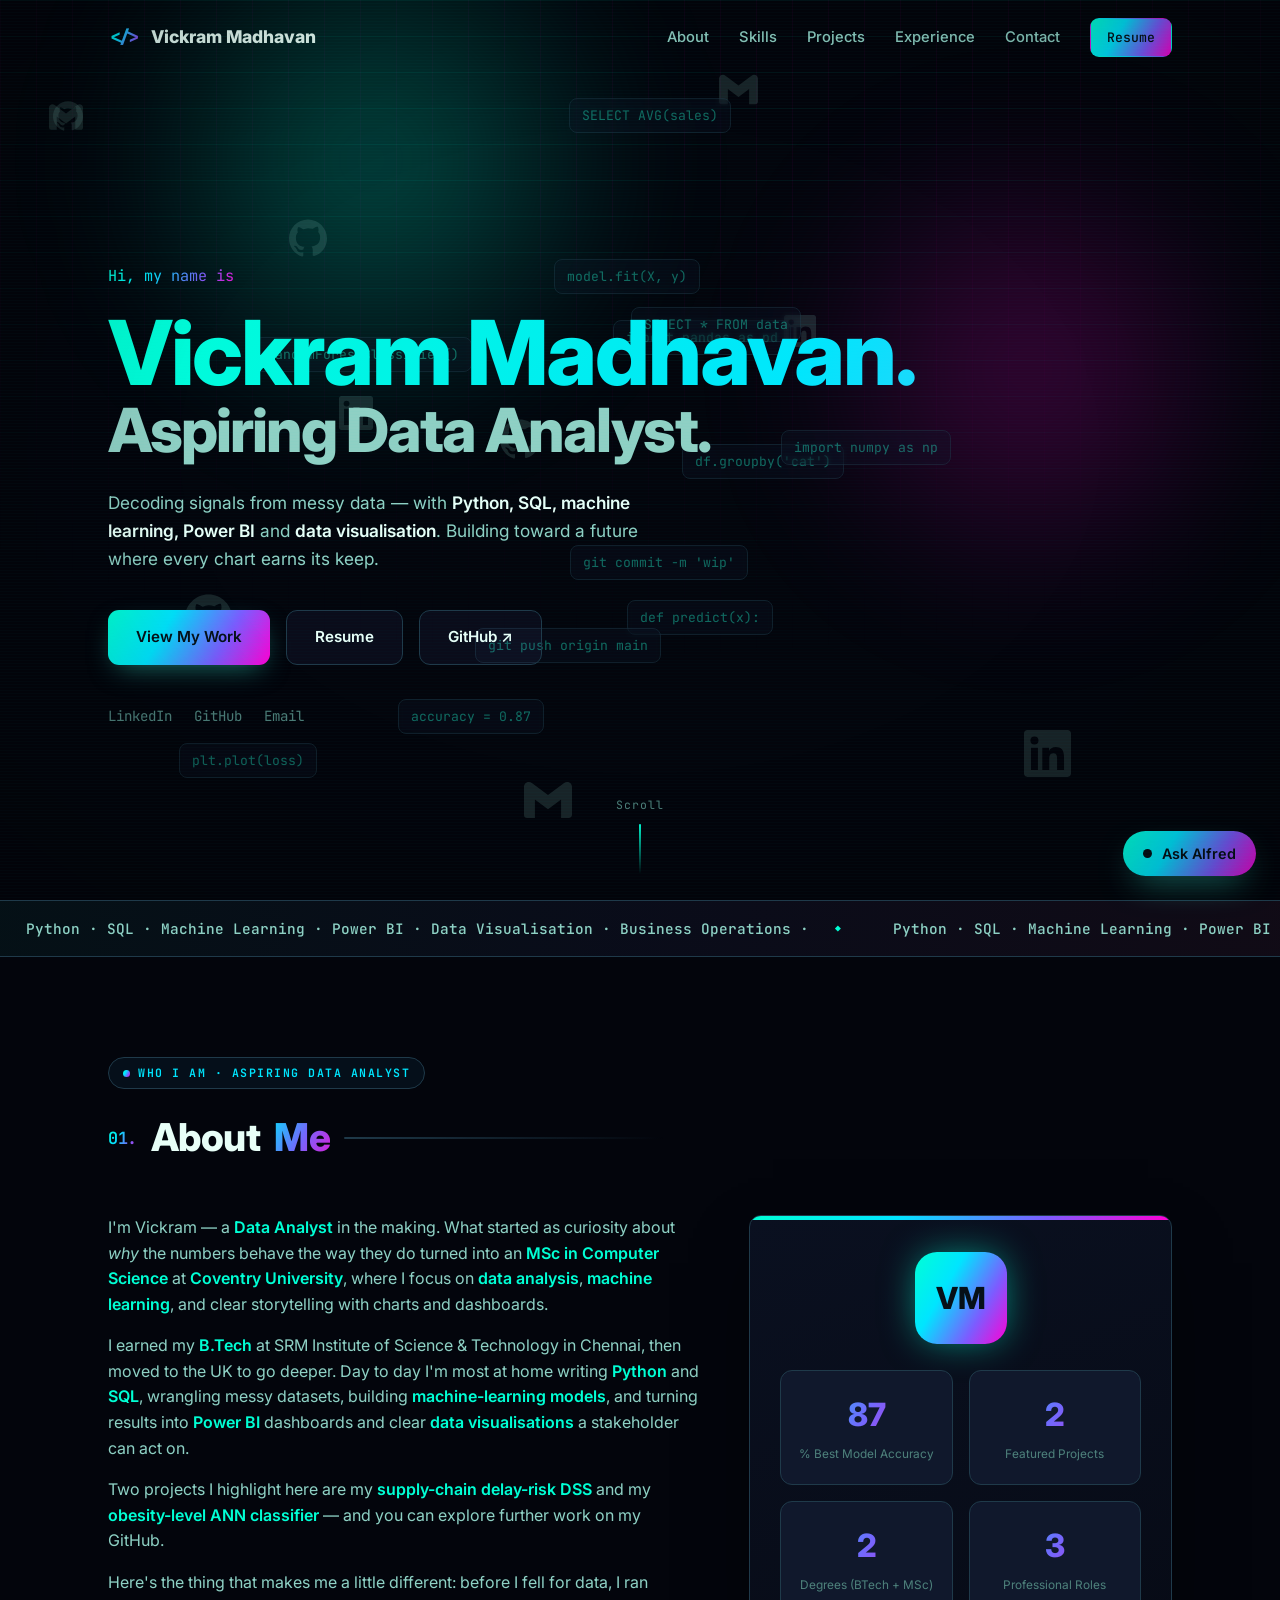
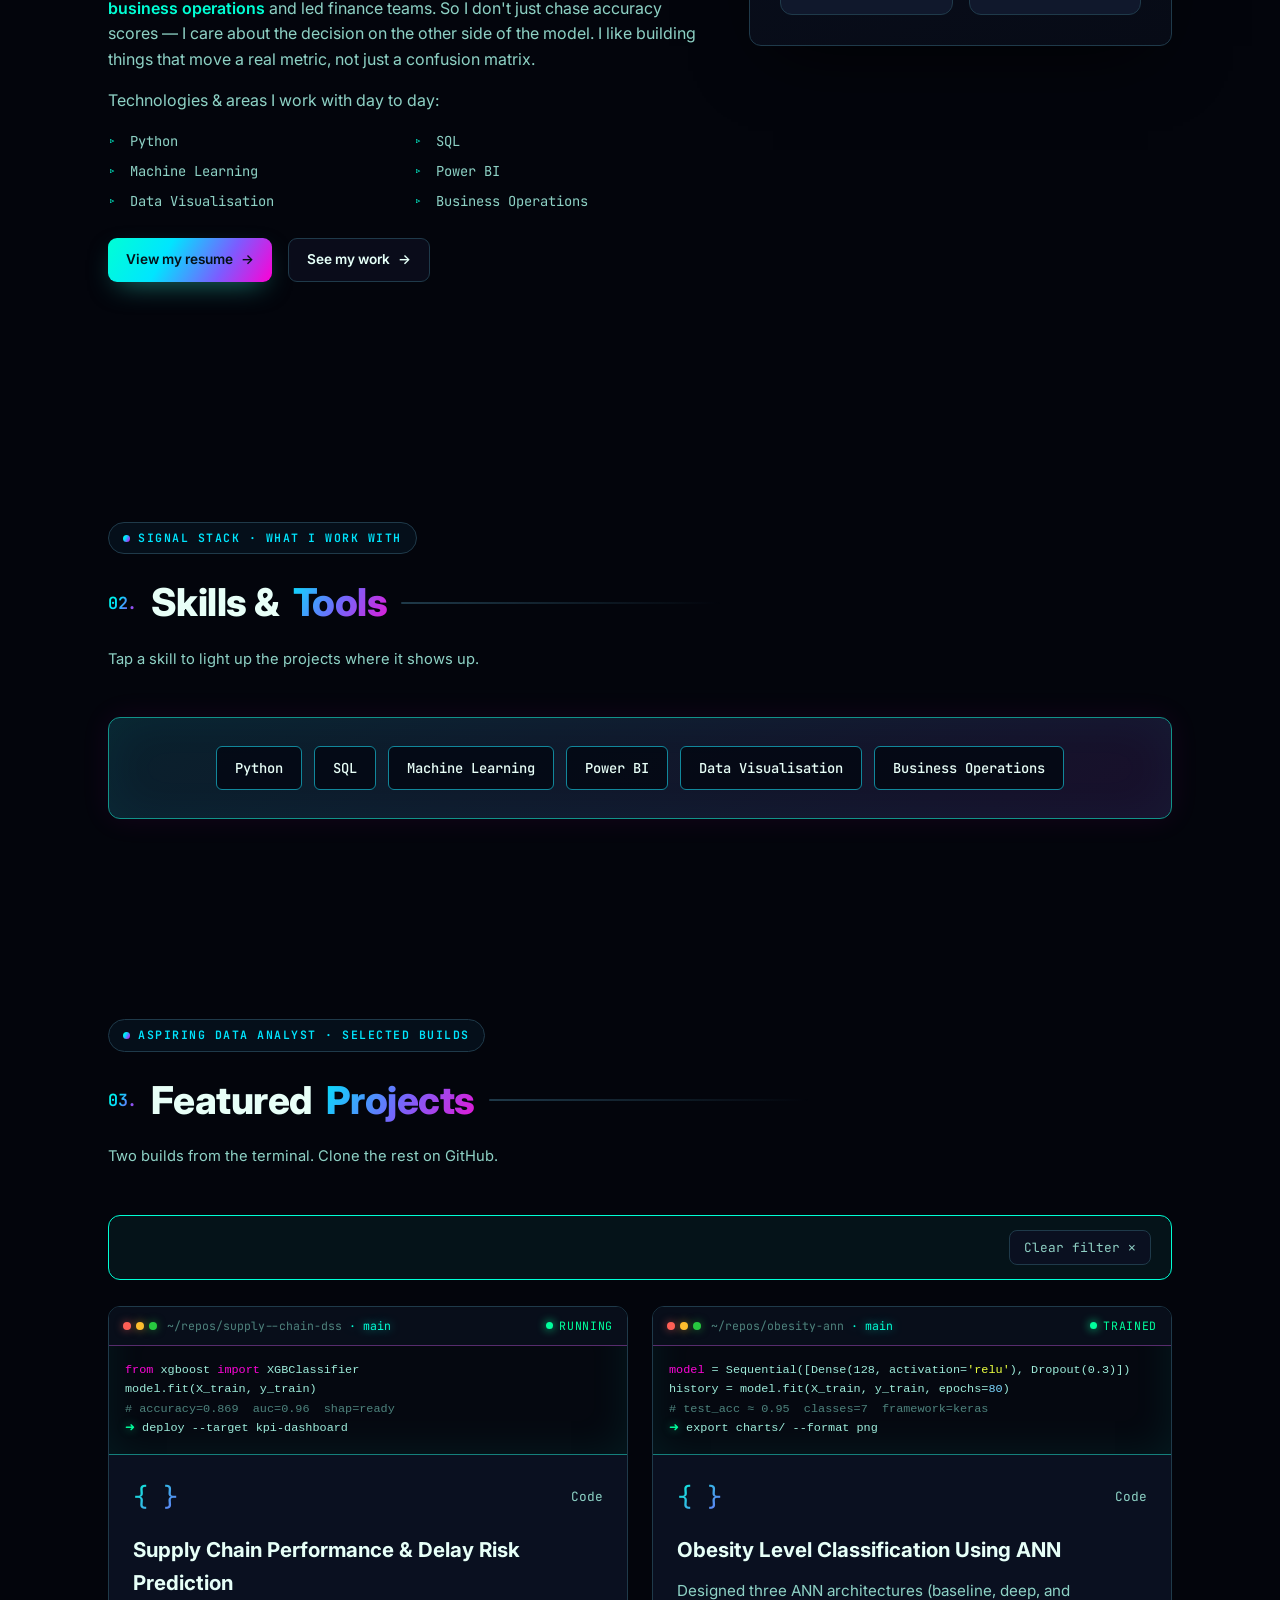
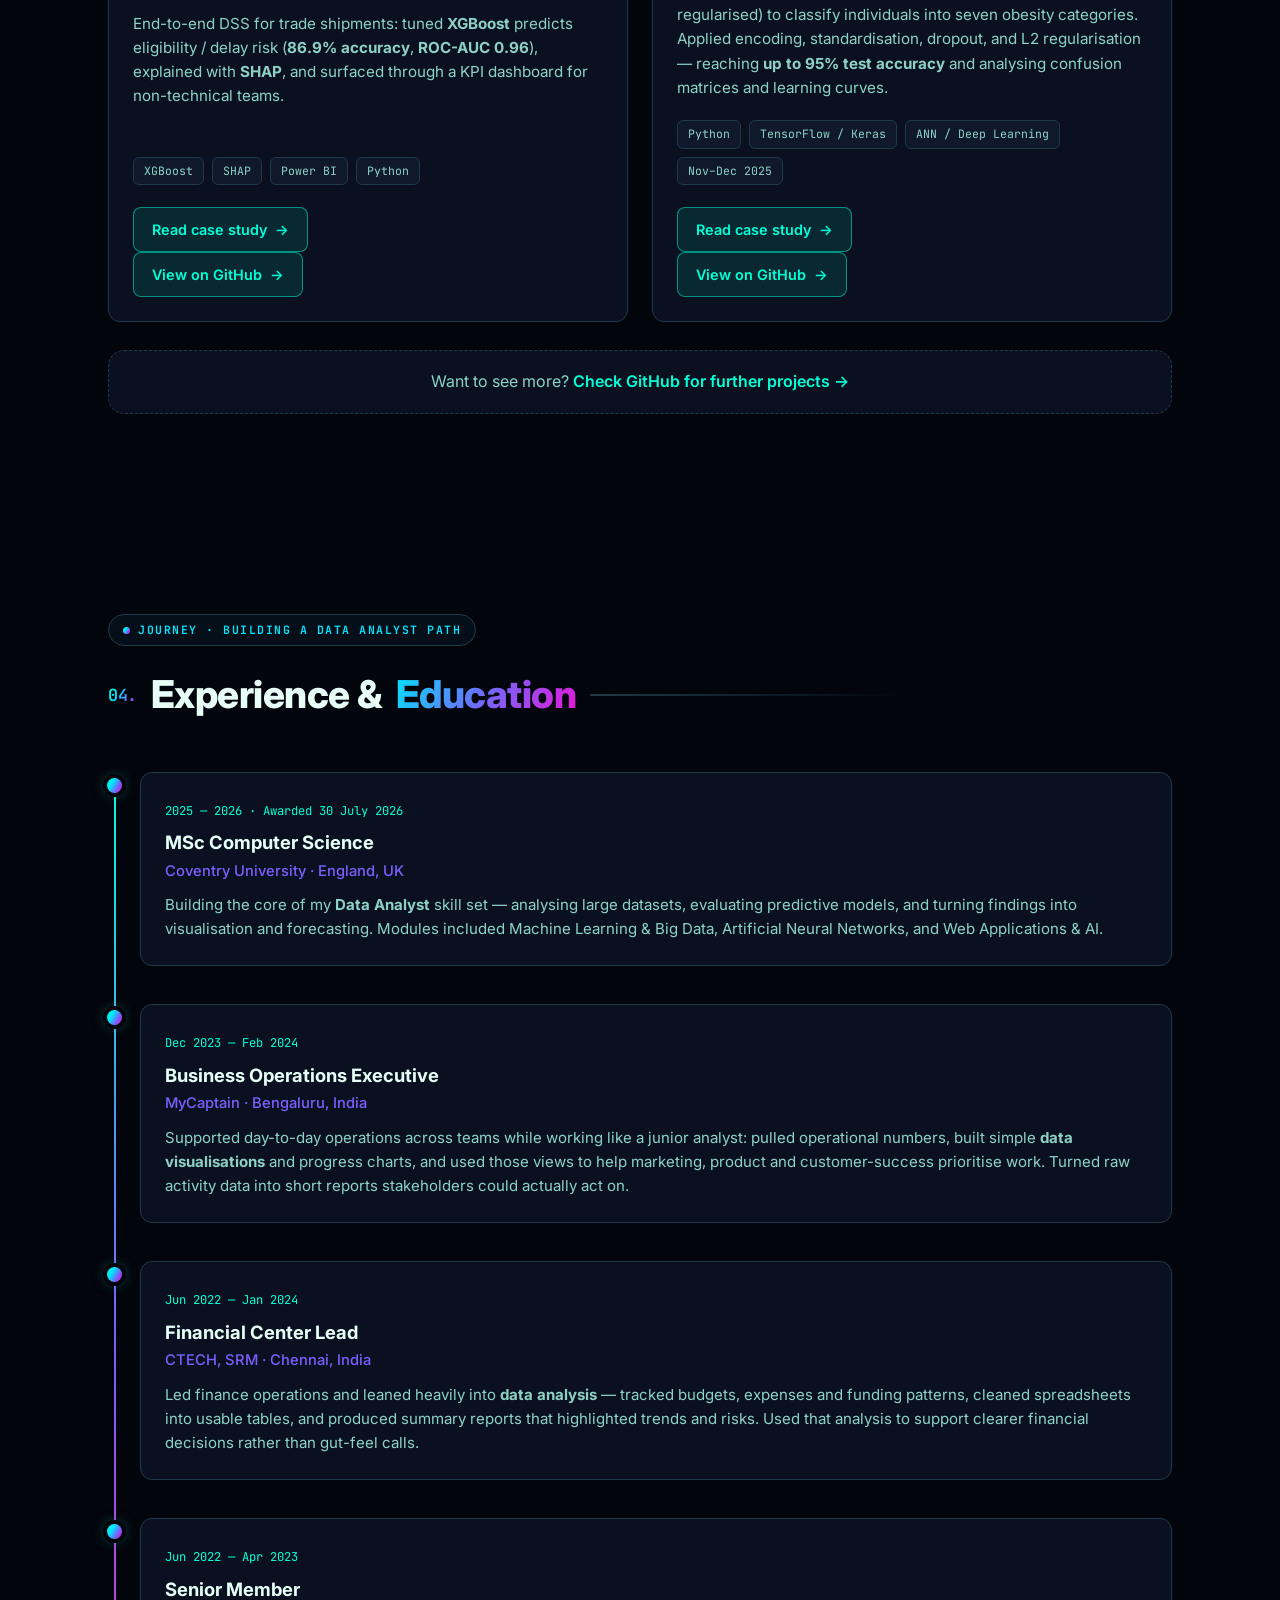
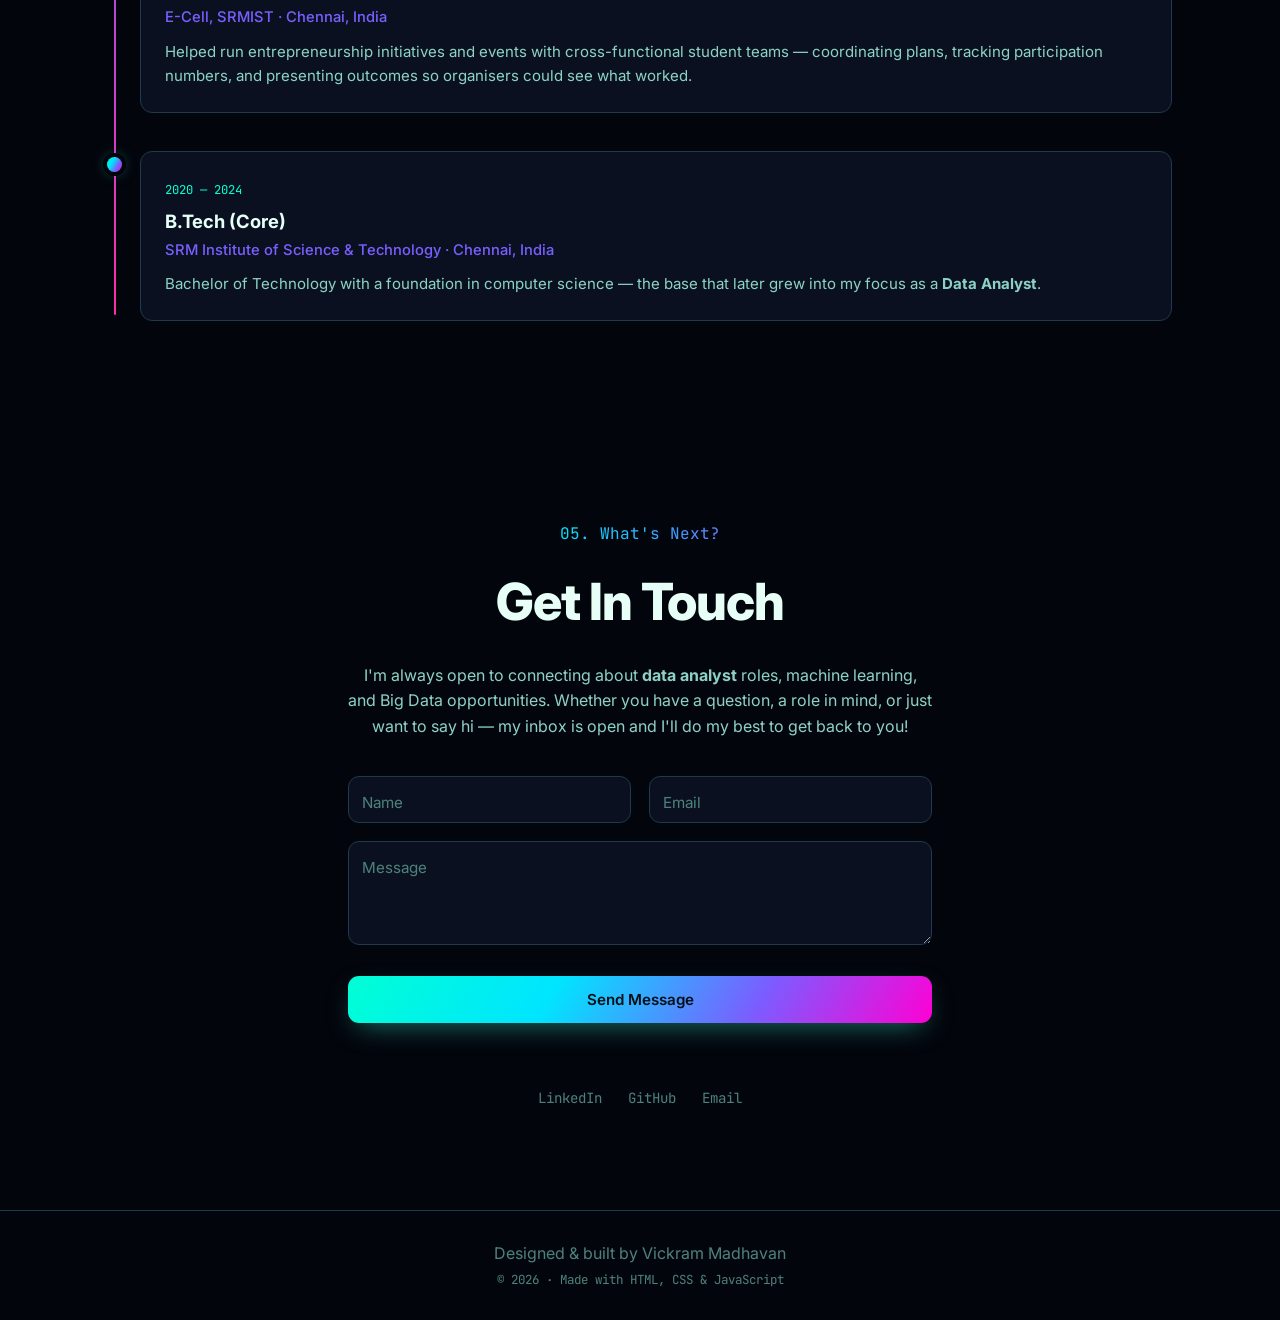
==== commit cb6eaeb9: "Cyberpunk theme boost; replace hover charts with terminal/code project banners Co-authored-by: Curso" ====
--- a/index.html
+++ b/index.html
@@ -47,7 +47,7 @@
   <link rel="preconnect" href="https://fonts.googleapis.com" />
   <link rel="preconnect" href="https://fonts.gstatic.com" crossorigin />
   <link href="https://fonts.googleapis.com/css2?family=Inter:wght@400;500;600;700;800&family=JetBrains+Mono:wght@400;500&display=swap" rel="stylesheet" />
-  <link rel="stylesheet" href="styles.css?v=15" />
+  <link rel="stylesheet" href="styles.css?v=16" />
 </head>
 <body>
   <!-- Animated background -->
@@ -214,7 +214,7 @@
         <div class="section__head reveal">
           <span class="eyebrow">Aspiring Data Analyst · Selected builds</span>
           <h2 class="section__title"><span class="section__num">03.</span> Featured <span class="grad-word">Projects</span></h2>
-          <p class="section__hint">Two stories from the lab — hover to watch the charts wake up. Everything else lives on GitHub.</p>
+          <p class="section__hint">Two builds from the terminal. Clone the rest on GitHub.</p>
         </div>
         <div class="projects-filter" id="projectsFilter" hidden>
           <span class="projects-filter__text" id="projectsFilterText"></span>
@@ -223,17 +223,15 @@
         <div class="projects" id="projectsGrid">
           <article class="project accent-purple reveal" data-skills="python sql machine-learning power-bi data-visualization business-operations">
             <div class="project__banner" aria-hidden="true">
-              <svg class="project__chart" viewBox="0 0 320 90" preserveAspectRatio="none">
-                <polyline class="project__chart-line" points="0,70 40,62 80,55 120,48 160,40 200,36 240,28 280,22 320,18" />
-                <g class="project__chart-bars">
-                  <rect x="24" y="48" width="18" height="32" /><rect x="56" y="40" width="18" height="40" />
-                  <rect x="88" y="52" width="18" height="28" /><rect x="120" y="34" width="18" height="46" />
-                  <rect x="152" y="44" width="18" height="36" /><rect x="184" y="28" width="18" height="52" />
-                  <rect x="216" y="38" width="18" height="42" /><rect x="248" y="22" width="18" height="58" />
-                  <rect x="280" y="30" width="18" height="50" />
-                </g>
-              </svg>
-              <div class="project__scan"></div>
+              <div class="project__term">
+                <span class="project__dots"><i></i><i></i><i></i></span>
+                <span class="project__path">~/repos/supply--chain-dss <em>· main</em></span>
+                <span class="project__status"><b></b> running</span>
+              </div>
+              <pre class="project__code"><code><span class="c-kw">from</span> xgboost <span class="c-kw">import</span> XGBClassifier
+model.fit(X_train, y_train)
+<span class="c-out"># accuracy=0.869  auc=0.96  shap=ready</span>
+<span class="c-prompt">➜</span> deploy --target kpi-dashboard</code></pre>
             </div>
             <div class="project__body">
               <div class="project__top">
@@ -259,16 +257,15 @@
 
           <article class="project accent-teal reveal" data-skills="python machine-learning data-visualization">
             <div class="project__banner" aria-hidden="true">
-              <svg class="project__chart project__chart--bars" viewBox="0 0 320 90" preserveAspectRatio="none">
-                <polyline class="project__chart-line" points="0,58 35,50 70,54 105,42 140,36 175,30 210,34 245,22 280,18 320,14" />
-                <g class="project__chart-bars">
-                  <rect x="20" y="55" width="22" height="25" /><rect x="54" y="42" width="22" height="38" />
-                  <rect x="88" y="48" width="22" height="32" /><rect x="122" y="30" width="22" height="50" />
-                  <rect x="156" y="36" width="22" height="44" /><rect x="190" y="24" width="22" height="56" />
-                  <rect x="224" y="28" width="22" height="52" /><rect x="258" y="18" width="22" height="62" />
-                </g>
-              </svg>
-              <div class="project__scan"></div>
+              <div class="project__term">
+                <span class="project__dots"><i></i><i></i><i></i></span>
+                <span class="project__path">~/repos/obesity-ann <em>· main</em></span>
+                <span class="project__status"><b></b> trained</span>
+              </div>
+              <pre class="project__code"><code><span class="c-kw">model</span> = Sequential([Dense(128, activation=<span class="c-str">'relu'</span>), Dropout(0.3)])
+history = model.fit(X_train, y_train, epochs=<span class="c-num">80</span>)
+<span class="c-out"># test_acc ≈ 0.95  classes=7  framework=keras</span>
+<span class="c-prompt">➜</span> export charts/ --format png</code></pre>
             </div>
             <div class="project__body">
               <div class="project__top">
@@ -424,6 +421,6 @@
     </div>
   </div>
 
-  <script src="script.js?v=15"></script>
+  <script src="script.js?v=16"></script>
 </body>
 </html>
--- a/styles.css
+++ b/styles.css
@@ -1,35 +1,35 @@
 /* ===== Design tokens ===== */
 :root {
-  --bg: #050814;
-  --bg-soft: #0a1020;
-  --surface: #0e1628;
-  --surface-2: #141e34;
-  --border: #243552;
-  --text: #eef3fb;
-  --text-dim: #9bb0d0;
-  --text-mute: #6078a0;
-
-  /* Soft-futurist accents (cyber-lean, not full cyberpunk) */
-  --c-teal: #22e3c5;
-  --c-sky: #4cc9f0;
-  --c-indigo: #8b7cf7;
-  --c-purple: #d07cff;
-  --c-pink: #ff5ec8;
-  --c-amber: #ffd166;
-  --c-neon: #39ffd0;
-  --c-magenta: #ff2bd6;
-
-  --accent: #22e3c5;
-  --accent-2: #8b7cf7;
-
-  --grad-primary: linear-gradient(120deg, #22e3c5 0%, #4cc9f0 40%, #8b7cf7 78%, #ff2bd6 120%);
-  --grad-warm: linear-gradient(120deg, #ffd166 0%, #ff5ec8 55%, #d07cff 100%);
-  --grad-cool: linear-gradient(120deg, #4cc9f0 0%, #8b7cf7 50%, #ff2bd6 100%);
-  --grad-text: linear-gradient(120deg, #5ef0d4, #4cc9f0 35%, #b39aff 70%, #ff5ec8);
-
-  --shadow: 0 24px 70px -24px rgba(0, 0, 0, 0.75);
-  --shadow-glow: 0 0 40px -8px rgba(34, 227, 197, 0.45);
-  --radius: 16px;
+  --bg: #03050c;
+  --bg-soft: #070b16;
+  --surface: #0a1020;
+  --surface-2: #10182c;
+  --border: #1f3a4a;
+  --text: #e8fff8;
+  --text-dim: #8fd0c4;
+  --text-mute: #4f7f7a;
+
+  /* Cyberpunk neon */
+  --c-teal: #00ffd5;
+  --c-sky: #00e5ff;
+  --c-indigo: #7c5cff;
+  --c-purple: #d946ef;
+  --c-pink: #ff2ea6;
+  --c-amber: #f0ff3d;
+  --c-neon: #00ff9c;
+  --c-magenta: #ff00d4;
+
+  --accent: #00ffd5;
+  --accent-2: #ff00d4;
+
+  --grad-primary: linear-gradient(120deg, #00ffd5 0%, #00e5ff 35%, #7c5cff 70%, #ff00d4 100%);
+  --grad-warm: linear-gradient(120deg, #f0ff3d 0%, #ff2ea6 55%, #d946ef 100%);
+  --grad-cool: linear-gradient(120deg, #00e5ff 0%, #7c5cff 50%, #ff00d4 100%);
+  --grad-text: linear-gradient(120deg, #00ffd5, #00e5ff 30%, #b388ff 65%, #ff2ea6);
+
+  --shadow: 0 24px 70px -24px rgba(0, 0, 0, 0.85);
+  --shadow-glow: 0 0 36px -4px rgba(0, 255, 213, 0.55);
+  --radius: 12px;
   --max: 1120px;
   --mono: "JetBrains Mono", monospace;
   --sans: "Inter", system-ui, sans-serif;
@@ -38,6 +38,47 @@
 /* ===== Reset ===== */
 *, *::before, *::after { box-sizing: border-box; margin: 0; padding: 0; }
 html { scroll-behavior: smooth; scroll-padding-top: 90px; }
+a { color: inherit; text-decoration: none; }
+ul { list-style: none; }
+img { max-width: 100%; }
+.container { width: 100%; max-width: var(--max); margin-inline: auto; padding-inline: 28px; }
+
+/* ===== Background FX ===== */
+.bg-grid {
+  position: fixed; inset: 0; z-index: -3;
+  background-image:
+    linear-gradient(rgba(0, 255, 213, 0.055) 1px, transparent 1px),
+    linear-gradient(90deg, rgba(255, 0, 212, 0.045) 1px, transparent 1px);
+  background-size: 36px 36px;
+  mask-image: radial-gradient(ellipse 95% 75% at 50% 0%, #000 30%, transparent 100%);
+}
+.bg-glow { position: fixed; inset: 0; z-index: -2; pointer-events: none; overflow: hidden; }
+.bg-glow::before, .bg-glow::after {
+  content: ""; position: absolute; border-radius: 50%; filter: blur(60px);
+}
+.bg-glow::before {
+  top: -160px; left: 4%; width: 640px; height: 640px;
+  background: radial-gradient(circle, rgba(0, 255, 213, 0.28), transparent 62%);
+  animation: floatA 16s ease-in-out infinite;
+}
+.bg-glow::after {
+  top: 80px; right: -40px; width: 580px; height: 580px;
+  background: radial-gradient(circle, rgba(255, 0, 212, 0.22), transparent 62%);
+  animation: floatB 20s ease-in-out infinite;
+}
+body::after {
+  content: ""; position: fixed; inset: 0; z-index: 4000; pointer-events: none;
+  background:
+    repeating-linear-gradient(
+      0deg,
+      transparent,
+      transparent 2px,
+      rgba(0, 229, 255, 0.028) 2px,
+      rgba(0, 229, 255, 0.028) 3px
+    ),
+    radial-gradient(ellipse at center, transparent 50%, rgba(0, 0, 0, 0.35) 100%);
+  opacity: 0.7;
+}
 body {
   font-family: var(--sans);
   background: var(--bg);
@@ -45,45 +86,7 @@
   line-height: 1.6;
   overflow-x: hidden;
   -webkit-font-smoothing: antialiased;
-}
-a { color: inherit; text-decoration: none; }
-ul { list-style: none; }
-img { max-width: 100%; }
-.container { width: 100%; max-width: var(--max); margin-inline: auto; padding-inline: 28px; }
-
-/* ===== Background FX ===== */
-.bg-grid {
-  position: fixed; inset: 0; z-index: -3;
-  background-image:
-    linear-gradient(rgba(76, 201, 240, 0.04) 1px, transparent 1px),
-    linear-gradient(90deg, rgba(255, 43, 214, 0.035) 1px, transparent 1px);
-  background-size: 44px 44px;
-  mask-image: radial-gradient(ellipse 90% 70% at 50% 0%, #000 35%, transparent 100%);
-}
-.bg-glow { position: fixed; inset: 0; z-index: -2; pointer-events: none; overflow: hidden; }
-.bg-glow::before, .bg-glow::after {
-  content: ""; position: absolute; border-radius: 50%; filter: blur(70px);
-}
-.bg-glow::before {
-  top: -180px; left: 8%; width: 620px; height: 620px;
-  background: radial-gradient(circle, rgba(34, 227, 197, 0.22), transparent 62%);
-  animation: floatA 16s ease-in-out infinite;
-}
-.bg-glow::after {
-  top: 120px; right: 2%; width: 560px; height: 560px;
-  background: radial-gradient(circle, rgba(255, 43, 214, 0.16), transparent 62%);
-  animation: floatB 20s ease-in-out infinite;
-}
-body::after {
-  content: ""; position: fixed; inset: 0; z-index: 4000; pointer-events: none;
-  background: repeating-linear-gradient(
-    0deg,
-    transparent,
-    transparent 2px,
-    rgba(76, 201, 240, 0.015) 2px,
-    rgba(76, 201, 240, 0.015) 3px
-  );
-  opacity: 0.55;
+  text-shadow: 0 0 1px rgba(0, 255, 213, 0.08);
 }
 @keyframes floatA { 0%,100% { transform: translate(0,0); } 50% { transform: translate(40px, 50px); } }
 @keyframes floatB { 0%,100% { transform: translate(0,0); } 50% { transform: translate(-50px, 30px); } }
@@ -224,44 +227,40 @@
 .skills { display: grid; grid-template-columns: repeat(auto-fit, minmax(280px, 1fr)); gap: 22px; }
 .skills-cloud {
   display: flex; flex-wrap: wrap; gap: 12px; justify-content: center;
-  padding: 28px 24px; border-radius: 20px;
+  padding: 28px 24px; border-radius: 12px;
   background:
-    linear-gradient(145deg, rgba(34, 227, 197, 0.06), rgba(255, 43, 214, 0.05)),
+    linear-gradient(145deg, rgba(0, 255, 213, 0.07), rgba(255, 0, 212, 0.06)),
     var(--surface);
-  border: 1px solid color-mix(in srgb, var(--c-teal) 35%, var(--border));
-  box-shadow: inset 0 0 40px rgba(76, 201, 240, 0.04), var(--shadow-glow);
+  border: 1px solid color-mix(in srgb, var(--c-teal) 45%, var(--border));
+  box-shadow: inset 0 0 50px rgba(0, 229, 255, 0.05), 0 0 30px rgba(255, 0, 212, 0.08);
   position: relative; overflow: hidden;
 }
 .skills-cloud::before {
   content: ""; position: absolute; inset: 0; pointer-events: none;
-  background: linear-gradient(90deg, transparent, rgba(76, 201, 240, 0.08), transparent);
-  transform: translateX(-100%); animation: skillSweep 7s ease-in-out infinite;
-}
-@keyframes skillSweep {
-  0%, 55%, 100% { transform: translateX(-100%); }
-  70% { transform: translateX(100%); }
+  background: linear-gradient(90deg, transparent, rgba(0, 255, 213, 0.12), rgba(255, 0, 212, 0.1), transparent);
+  transform: translateX(-100%); animation: skillSweep 6s ease-in-out infinite;
 }
 .skill-chip {
   position: relative; z-index: 1; cursor: pointer; appearance: none;
   font-family: var(--mono); font-size: 0.86rem; font-weight: 500;
-  color: var(--text); padding: 12px 18px; border-radius: 999px;
-  background: rgba(8, 14, 28, 0.75);
-  border: 1px solid color-mix(in srgb, var(--c-sky) 40%, var(--border));
-  box-shadow: 0 0 0 0 rgba(34, 227, 197, 0);
+  color: var(--text); padding: 12px 18px; border-radius: 6px;
+  background: rgba(3, 8, 18, 0.85);
+  border: 1px solid color-mix(in srgb, var(--c-sky) 45%, var(--border));
+  box-shadow: 0 0 0 0 rgba(0, 255, 213, 0);
   transition: transform 0.2s, border-color 0.2s, box-shadow 0.2s, color 0.2s, background 0.2s;
 }
 .skill-chip:hover {
   transform: translateY(-3px);
   border-color: var(--c-teal);
-  color: #061018;
+  color: #031018;
   background: var(--grad-primary);
-  box-shadow: 0 0 24px rgba(34, 227, 197, 0.35);
+  box-shadow: 0 0 28px rgba(0, 255, 213, 0.4), 0 0 16px rgba(255, 0, 212, 0.2);
 }
 .skill-chip.is-active {
-  color: #061018;
+  color: #031018;
   border-color: transparent;
   background: var(--grad-primary);
-  box-shadow: 0 0 28px rgba(255, 43, 214, 0.25), 0 0 18px rgba(34, 227, 197, 0.35);
+  box-shadow: 0 0 30px rgba(255, 0, 212, 0.35), 0 0 18px rgba(0, 255, 213, 0.4);
 }
 .skill-card {
   --card-accent: var(--c-teal); --card-accent-2: var(--c-sky);
@@ -275,8 +274,8 @@
 .skill-card h3::before { content: ""; width: 10px; height: 10px; border-radius: 3px; background: linear-gradient(135deg, var(--card-accent), var(--card-accent-2)); }
 .tags { display: flex; flex-wrap: wrap; gap: 8px; }
 .tags span { font-family: var(--mono); font-size: 0.76rem; color: var(--card-accent); background: color-mix(in srgb, var(--card-accent) 12%, transparent); border: 1px solid color-mix(in srgb, var(--card-accent) 30%, transparent); padding: 5px 11px; border-radius: 20px; }
-.accent-teal   { --card-accent: #2dd4bf; --card-accent-2: #38bdf8; }
-.accent-sky    { --card-accent: #38bdf8; --card-accent-2: #818cf8; }
+.accent-teal   { --card-accent: var(--c-teal); --card-accent-2: var(--c-sky); }
+.accent-sky    { --card-accent: var(--c-sky); --card-accent-2: var(--c-indigo); }
 .accent-indigo { --card-accent: var(--c-indigo); --card-accent-2: var(--c-purple); }
 .accent-purple { --card-accent: var(--c-purple); --card-accent-2: var(--c-magenta); }
 .accent-pink   { --card-accent: var(--c-pink); --card-accent-2: var(--c-amber); }
@@ -294,72 +293,70 @@
 .project:hover { transform: translateY(-8px); box-shadow: 0 0 0 1px color-mix(in srgb, var(--card-accent) 40%, transparent), 0 26px 60px -28px color-mix(in srgb, var(--card-accent) 55%, black); border-color: color-mix(in srgb, var(--card-accent) 55%, var(--border)); }
 .project:hover::before { transform: scaleX(1); }
 .project__banner {
-  position: relative; height: 110px; overflow: hidden;
-  background:
-    radial-gradient(circle at 20% 30%, color-mix(in srgb, var(--card-accent) 22%, transparent), transparent 55%),
-    linear-gradient(180deg, #070d1c, #0b1426);
-  border-bottom: 1px solid color-mix(in srgb, var(--card-accent) 25%, var(--border));
-}
-.project__chart { width: 100%; height: 100%; display: block; opacity: 0.55; transition: opacity 0.3s; }
-.project__chart-line {
-  fill: none; stroke: var(--card-accent); stroke-width: 2.2;
-  stroke-linecap: round; stroke-linejoin: round;
-  stroke-dasharray: 420; stroke-dashoffset: 420;
-  filter: drop-shadow(0 0 6px color-mix(in srgb, var(--card-accent) 70%, transparent));
-}
-.project__chart-bars rect {
-  fill: color-mix(in srgb, var(--card-accent-2) 55%, transparent);
-  transform-box: fill-box;
-  transform-origin: bottom;
-  transform: scaleY(0.25);
-  transition: transform 0.55s cubic-bezier(0.22, 1, 0.36, 1), fill 0.3s;
-}
-.project__scan {
-  position: absolute; inset: 0 auto 0 0; width: 28%;
-  background: linear-gradient(90deg, transparent, color-mix(in srgb, var(--c-magenta) 25%, transparent), transparent);
-  opacity: 0; transform: translateX(-120%);
-}
-.project:hover .project__chart { opacity: 1; }
-.project:hover .project__chart-line { animation: chartDraw 1.1s ease forwards; }
-.project:hover .project__chart-bars rect { transform: scaleY(1); fill: color-mix(in srgb, var(--card-accent) 70%, transparent); }
-.project:hover .project__chart-bars rect:nth-child(2) { transition-delay: 0.05s; }
-.project:hover .project__chart-bars rect:nth-child(3) { transition-delay: 0.1s; }
-.project:hover .project__chart-bars rect:nth-child(4) { transition-delay: 0.15s; }
-.project:hover .project__chart-bars rect:nth-child(5) { transition-delay: 0.2s; }
-.project:hover .project__chart-bars rect:nth-child(6) { transition-delay: 0.25s; }
-.project:hover .project__chart-bars rect:nth-child(7) { transition-delay: 0.3s; }
-.project:hover .project__chart-bars rect:nth-child(8) { transition-delay: 0.35s; }
-.project:hover .project__chart-bars rect:nth-child(9) { transition-delay: 0.4s; }
-.project:hover .project__scan { opacity: 1; animation: scanRun 1.4s ease-in-out infinite; }
-@keyframes chartDraw { to { stroke-dashoffset: 0; } }
-@keyframes scanRun {
-  0% { transform: translateX(-120%); }
-  100% { transform: translateX(420%); }
-}
+  position: relative; overflow: hidden;
+  background: #050810;
+  border-bottom: 1px solid color-mix(in srgb, var(--card-accent) 35%, var(--border));
+  box-shadow: inset 0 0 40px color-mix(in srgb, var(--card-accent) 8%, transparent);
+}
+.project__term {
+  display: flex; align-items: center; gap: 10px; flex-wrap: wrap;
+  padding: 10px 14px; font-family: var(--mono); font-size: 0.72rem;
+  background: #080e1a;
+  border-bottom: 1px solid color-mix(in srgb, var(--c-magenta) 25%, var(--border));
+}
+.project__dots { display: inline-flex; gap: 5px; }
+.project__dots i {
+  width: 8px; height: 8px; border-radius: 50%; display: block;
+  background: #ff5f56; box-shadow: 0 0 8px rgba(255, 95, 86, 0.6);
+}
+.project__dots i:nth-child(2) { background: #ffbd2e; box-shadow: 0 0 8px rgba(255, 189, 46, 0.55); }
+.project__dots i:nth-child(3) { background: #27c93f; box-shadow: 0 0 8px rgba(39, 201, 63, 0.55); }
+.project__path { color: var(--text-mute); flex: 1; min-width: 140px; }
+.project__path em { color: var(--card-accent); font-style: normal; text-shadow: 0 0 10px color-mix(in srgb, var(--card-accent) 60%, transparent); }
+.project__status {
+  display: inline-flex; align-items: center; gap: 6px;
+  color: var(--c-neon); text-transform: uppercase; letter-spacing: 0.06em;
+}
+.project__status b {
+  width: 7px; height: 7px; border-radius: 50%; background: var(--c-neon);
+  box-shadow: 0 0 10px var(--c-neon); animation: statusBlink 1.6s ease-in-out infinite;
+}
+@keyframes statusBlink {
+  0%, 100% { opacity: 1; }
+  50% { opacity: 0.35; }
+}
+.project__code {
+  margin: 0; padding: 14px 16px 16px; font-family: var(--mono); font-size: 0.74rem;
+  line-height: 1.55; color: #9fe9d8; white-space: pre-wrap; overflow: hidden;
+  min-height: 108px;
+}
+.project__code .c-kw { color: var(--c-magenta); }
+.project__code .c-str { color: #f0ff3d; }
+.project__code .c-num { color: #7dd3fc; }
+.project__code .c-out { color: var(--text-mute); }
+.project__code .c-prompt { color: var(--c-neon); text-shadow: 0 0 8px rgba(0, 255, 156, 0.55); }
 .project__body { padding: 22px 24px 24px; display: flex; flex-direction: column; flex: 1; }
 .project__top { display: flex; justify-content: space-between; align-items: center; margin-bottom: 16px; }
 .project__folder { font-family: var(--mono); font-size: 1.6rem; background: linear-gradient(135deg, var(--card-accent), var(--card-accent-2)); -webkit-background-clip: text; background-clip: text; -webkit-text-fill-color: transparent; }
 .project__links { display: flex; gap: 16px; }
 .project__links a { font-family: var(--mono); font-size: 0.8rem; color: var(--text-dim); transition: color 0.2s; }
-.project__links a:hover { color: var(--card-accent); }
+.project__links a:hover { color: var(--card-accent); text-shadow: 0 0 10px color-mix(in srgb, var(--card-accent) 50%, transparent); }
 .project__title { font-size: 1.28rem; margin-bottom: 12px; }
 .project__desc { color: var(--text-dim); font-size: 0.95rem; flex: 1; margin-bottom: 20px; }
 .project__tech { display: flex; flex-wrap: wrap; gap: 8px; margin-bottom: 22px; }
-.project__tech li { font-family: var(--mono); font-size: 0.72rem; color: var(--text-dim); background: var(--surface-2); border: 1px solid var(--border); padding: 4px 10px; border-radius: 16px; }
+.project__tech li { font-family: var(--mono); font-size: 0.72rem; color: var(--text-dim); background: var(--surface-2); border: 1px solid var(--border); padding: 4px 10px; border-radius: 6px; }
 .project__cta {
   align-self: flex-start; display: inline-flex; align-items: center; gap: 8px; margin-right: 8px;
-  font-weight: 600; font-size: 0.9rem; padding: 10px 18px; border-radius: 10px;
-  color: var(--card-accent); border: 1px solid color-mix(in srgb, var(--card-accent) 40%, transparent);
-  background: color-mix(in srgb, var(--card-accent) 8%, transparent); transition: 0.2s;
-}
-.project__cta:hover { background: linear-gradient(135deg, var(--card-accent), var(--card-accent-2)); color: #061018; transform: translateY(-2px); box-shadow: 0 0 20px color-mix(in srgb, var(--card-accent) 40%, transparent); }
+  font-weight: 600; font-size: 0.9rem; padding: 10px 18px; border-radius: 8px;
+  color: var(--card-accent); border: 1px solid color-mix(in srgb, var(--card-accent) 50%, transparent);
+  background: color-mix(in srgb, var(--card-accent) 10%, transparent); transition: 0.2s;
+}
+.project__cta:hover { background: linear-gradient(135deg, var(--card-accent), var(--card-accent-2)); color: #061018; transform: translateY(-2px); box-shadow: 0 0 24px color-mix(in srgb, var(--card-accent) 45%, transparent); }
 .project__cta .btn__arrow { transition: transform 0.2s; }
 .project__cta:hover .btn__arrow { transform: translateX(4px); }
 @media (prefers-reduced-motion: reduce) {
-  .project:hover .project__chart-line,
-  .project:hover .project__scan,
+  .project__status b,
   .skills-cloud::before { animation: none; }
-  .project__chart-bars rect { transform: none; }
 }
 
 /* ===== Timeline ===== */
@@ -733,3 +730,6 @@
   .kw-track { animation: none; }
   .bg-float { display: none; }
 }
+
+@keyframes skillSweep { 0%, 55%, 100% { transform: translateX(-100%); } 70% { transform: translateX(100%); } }
+
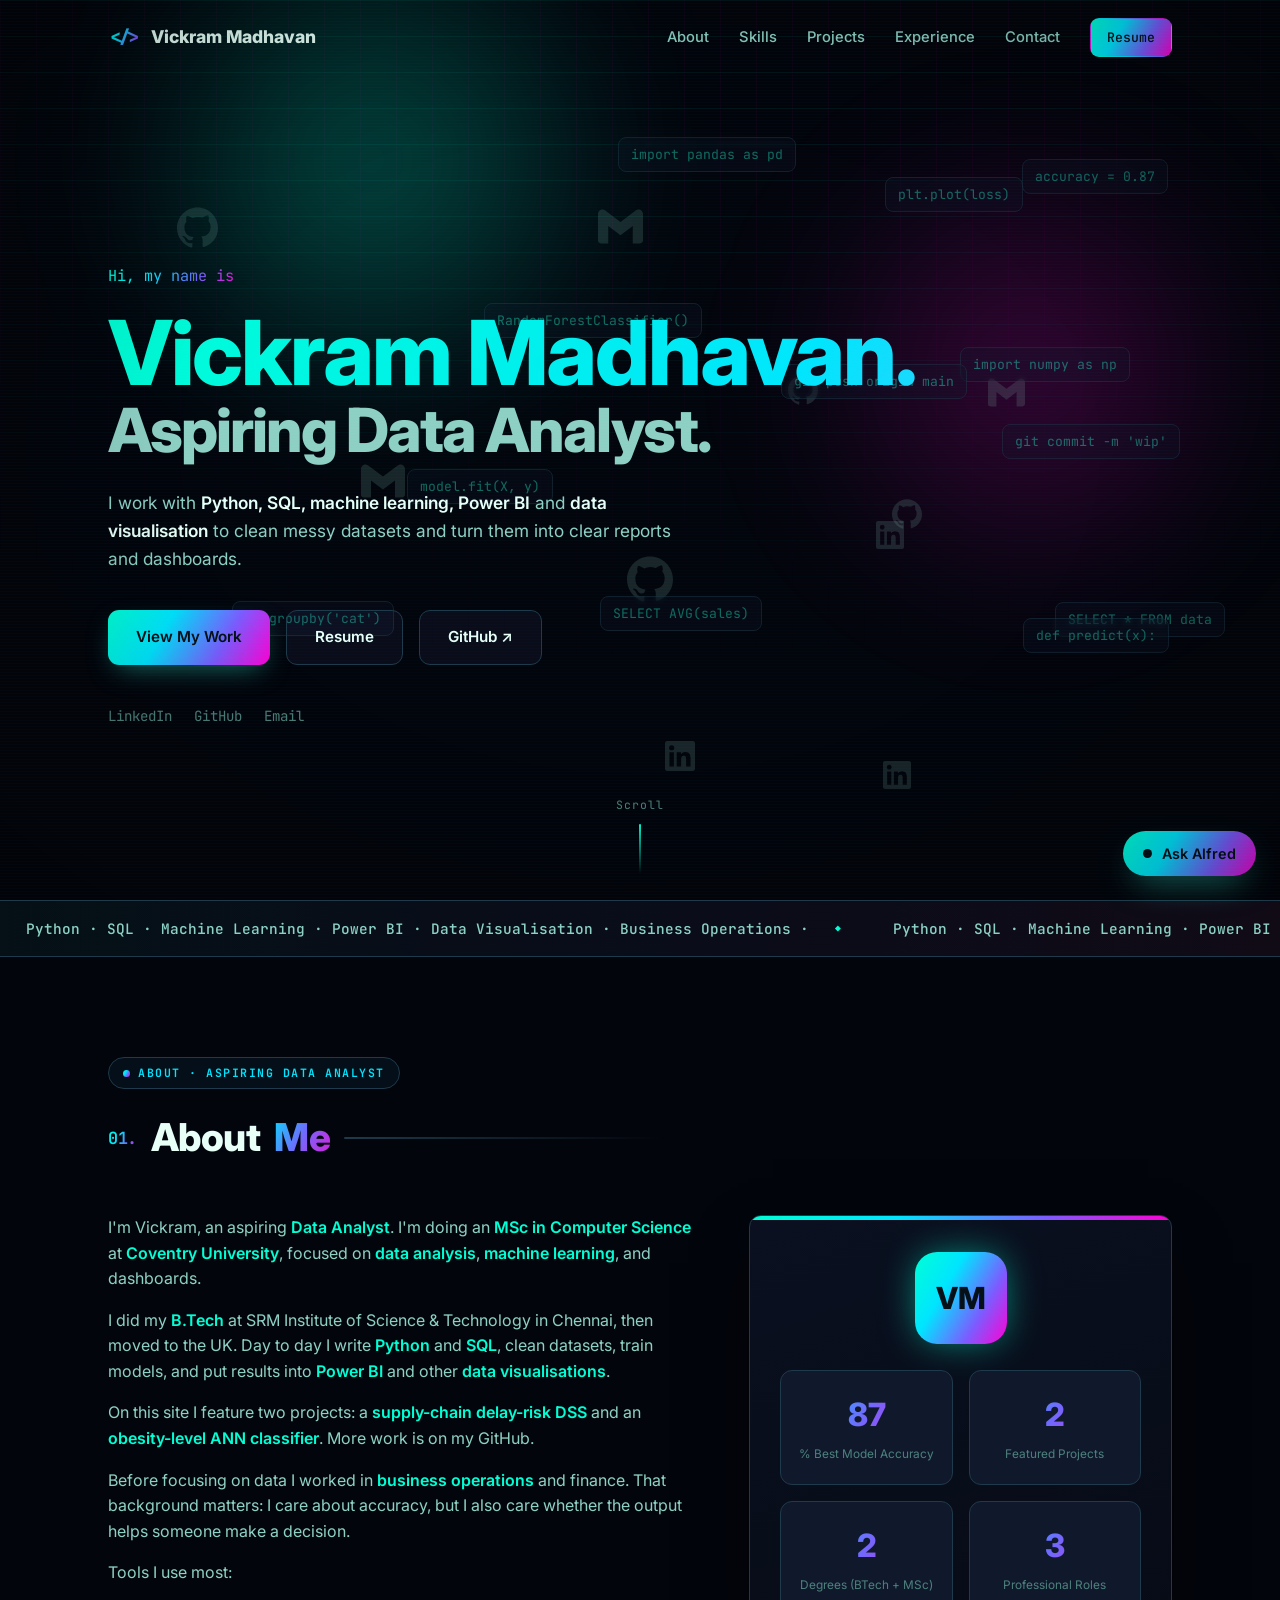
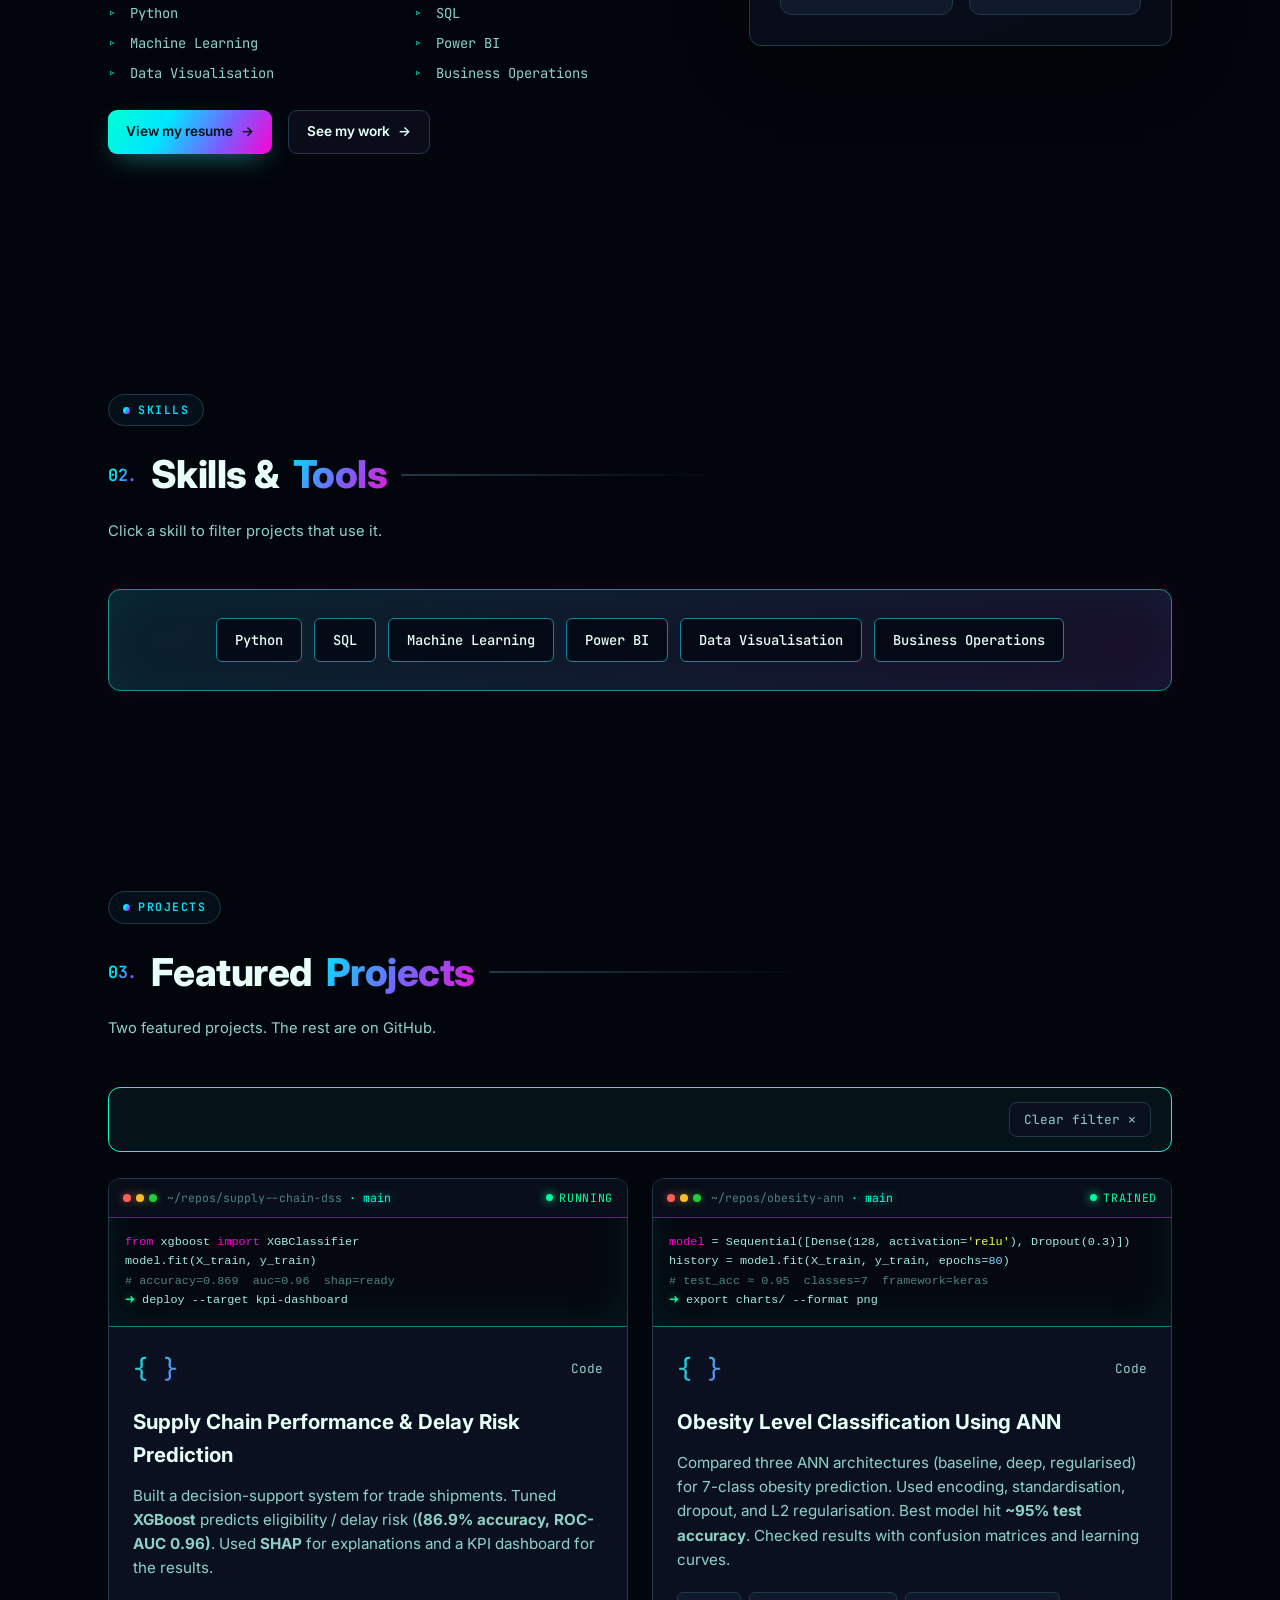
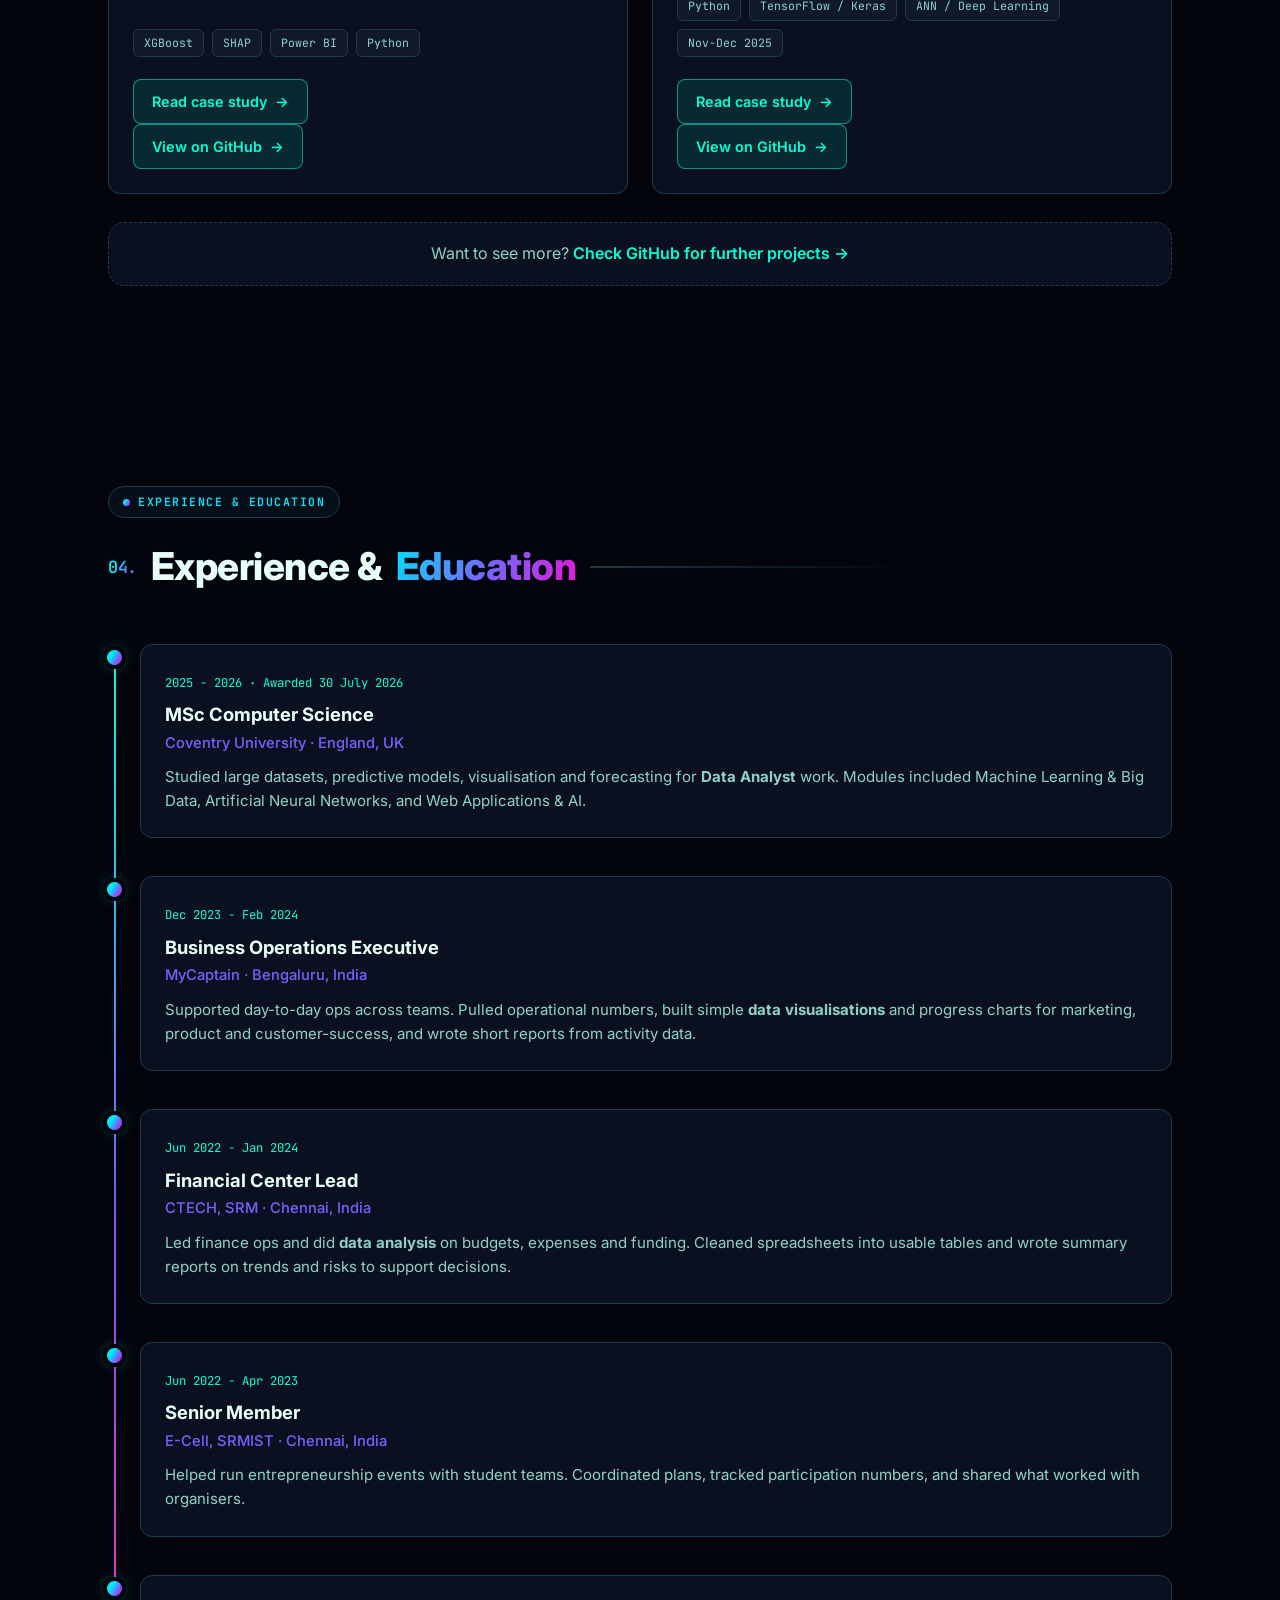
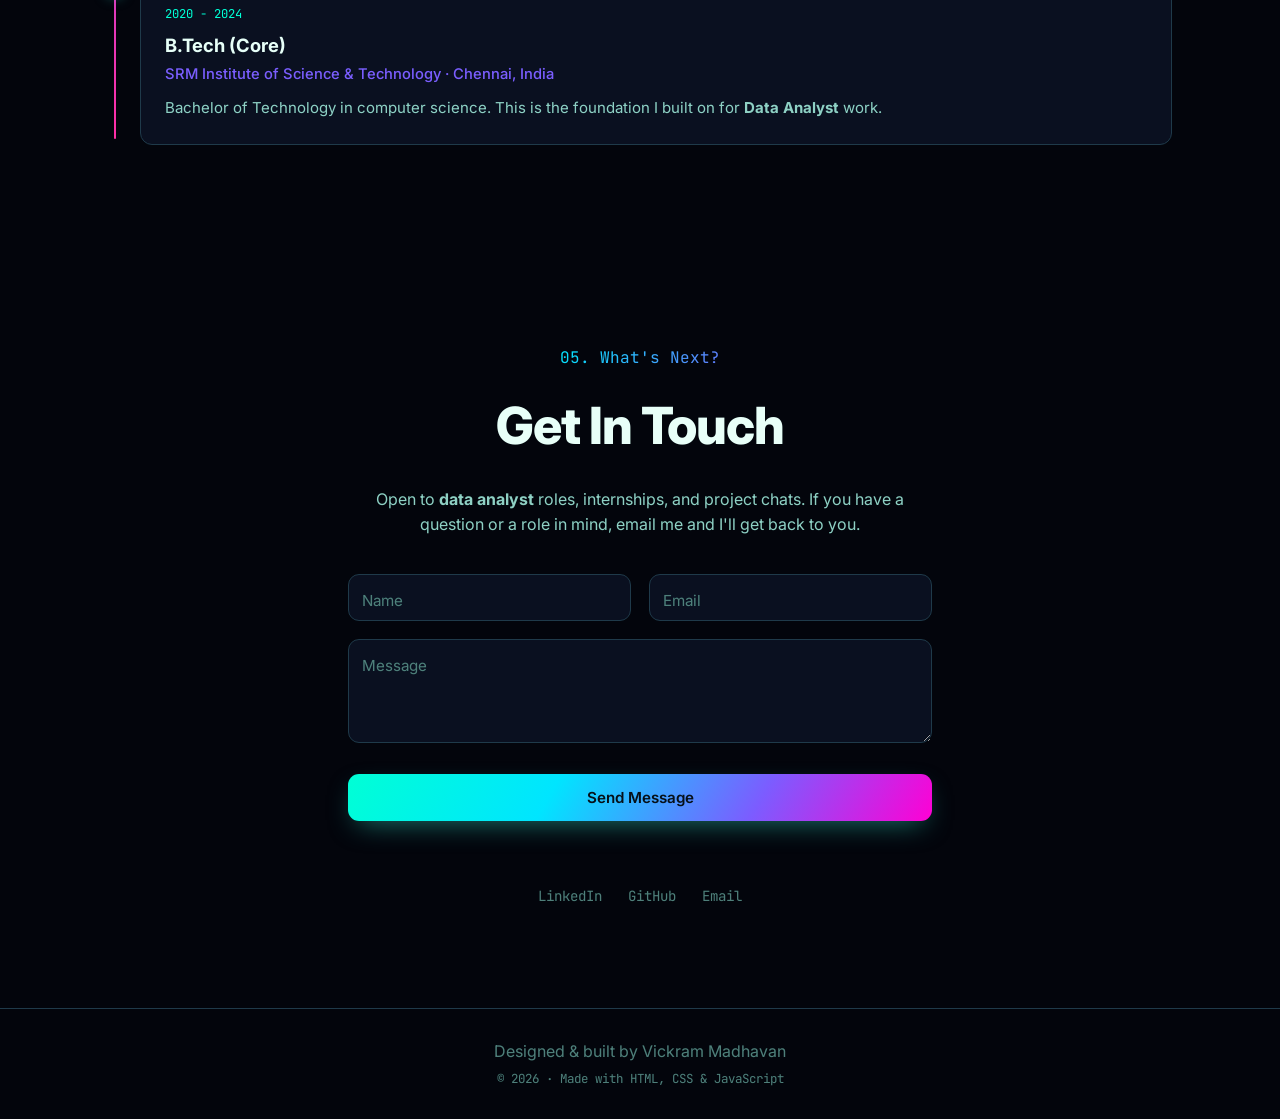
==== commit 3871181c: "Humanize portfolio copy: plain developer voice, fewer dashes. Rewrite homepage and case studies to l" ====
--- a/index.html
+++ b/index.html
@@ -3,8 +3,8 @@
 <head>
   <meta charset="UTF-8" />
   <meta name="viewport" content="width=device-width, initial-scale=1.0" />
-  <title>Vickram Madhavan — Data Analyst | MSc Computer Science</title>
-  <meta name="description" content="Vickram Madhavan is a Data Analyst and MSc Computer Science graduate specialising in Big Data, machine learning, and data visualisation. Explore his portfolio, projects, and resume." />
+  <title>Vickram Madhavan | Data Analyst | MSc Computer Science</title>
+  <meta name="description" content="Vickram Madhavan is a Data Analyst and MSc Computer Science graduate focused on data analysis, machine learning, and data visualisation. Portfolio, projects, and resume." />
   <meta name="author" content="Vickram Madhavan" />
   <meta name="keywords" content="Vickram Madhavan, Vickram Madhavan portfolio, Vickram Madhavan data analyst, data analyst, machine learning, big data, Power BI, Python, MSc Computer Science" />
   <meta name="robots" content="index, follow, max-image-preview:large" />
@@ -13,14 +13,14 @@
   <!-- Open Graph (link previews on LinkedIn, WhatsApp, Facebook, etc.) -->
   <meta property="og:type" content="website" />
   <meta property="og:site_name" content="Vickram Madhavan" />
-  <meta property="og:title" content="Vickram Madhavan — Data Analyst" />
-  <meta property="og:description" content="MSc Computer Science graduate specialising in Big Data, machine learning, and data visualisation. Explore his portfolio, projects, and resume." />
+  <meta property="og:title" content="Vickram Madhavan | Data Analyst" />
+  <meta property="og:description" content="MSc Computer Science graduate focused on data analysis, machine learning, and data visualisation. Portfolio, projects, and resume." />
   <meta property="og:url" content="https://analysisbot-bi.github.io/portfolio/" />
 
   <!-- Twitter / X card -->
   <meta name="twitter:card" content="summary" />
-  <meta name="twitter:title" content="Vickram Madhavan — Data Analyst" />
-  <meta name="twitter:description" content="MSc Computer Science graduate specialising in Big Data, machine learning, and data visualisation." />
+  <meta name="twitter:title" content="Vickram Madhavan | Data Analyst" />
+  <meta name="twitter:description" content="MSc Computer Science graduate focused on data analysis, machine learning, and data visualisation." />
 
   <!-- Structured data: tells Google this page is about the person Vickram Madhavan -->
   <script type="application/ld+json">
@@ -30,7 +30,7 @@
     "name": "Vickram Madhavan",
     "url": "https://analysisbot-bi.github.io/portfolio/",
     "jobTitle": "Data Analyst",
-    "description": "MSc Computer Science graduate specialising in Big Data, machine learning, and data visualisation.",
+    "description": "MSc Computer Science graduate focused on data analysis, machine learning, and data visualisation.",
     "email": "mailto:vickrammadhavan2002@gmail.com",
     "alumniOf": {
       "@type": "CollegeOrUniversity",
@@ -47,7 +47,7 @@
   <link rel="preconnect" href="https://fonts.googleapis.com" />
   <link rel="preconnect" href="https://fonts.gstatic.com" crossorigin />
   <link href="https://fonts.googleapis.com/css2?family=Inter:wght@400;500;600;700;800&family=JetBrains+Mono:wght@400;500&display=swap" rel="stylesheet" />
-  <link rel="stylesheet" href="styles.css?v=16" />
+  <link rel="stylesheet" href="styles.css?v=17" />
 </head>
 <body>
   <!-- Animated background -->
@@ -83,10 +83,9 @@
         <h1 class="hero__name reveal">Vickram Madhavan.</h1>
         <h2 class="hero__tagline reveal">Aspiring Data Analyst.</h2>
         <p class="hero__desc reveal">
-          Decoding signals from messy data — with
-          <strong>Python, SQL, machine learning, Power BI</strong> and
-          <strong>data visualisation</strong>. Building toward a future where every chart
-          earns its keep.
+          I work with <strong>Python, SQL, machine learning, Power BI</strong> and
+          <strong>data visualisation</strong> to clean messy datasets and turn them into
+          clear reports and dashboards.
         </p>
         <div class="hero__cta reveal">
           <a href="#projects" class="btn btn--primary">View My Work</a>
@@ -117,40 +116,35 @@
     <section class="section" id="about" data-cursor-bubble="Want to get to know Vickram? 👋">
       <div class="container">
         <div class="section__head reveal">
-          <span class="eyebrow">Who I Am · Aspiring Data Analyst</span>
+          <span class="eyebrow">About · Aspiring Data Analyst</span>
           <h2 class="section__title"><span class="section__num">01.</span> About <span class="grad-word">Me</span></h2>
         </div>
         <div class="about">
           <div class="about__text reveal">
             <p>
-              I'm Vickram — a <strong>Data Analyst</strong> in the making. What started as
-              curiosity about <em>why</em> the numbers behave the way they do turned into an
+              I'm Vickram, an aspiring <strong>Data Analyst</strong>. I'm doing an
               <strong>MSc in Computer Science</strong> at <strong>Coventry University</strong>,
-              where I focus on <strong>data analysis</strong>,
-              <strong>machine learning</strong>, and clear storytelling with charts and
-              dashboards.
+              focused on <strong>data analysis</strong>, <strong>machine learning</strong>,
+              and dashboards.
             </p>
             <p>
-              I earned my <strong>B.Tech</strong> at SRM Institute of Science &amp; Technology
-              in Chennai, then moved to the UK to go deeper. Day to day I'm most at home
-              writing <strong>Python</strong> and <strong>SQL</strong>, wrangling messy
-              datasets, building <strong>machine-learning models</strong>, and turning results
-              into <strong>Power BI</strong> dashboards and clear
-              <strong>data visualisations</strong> a stakeholder can act on.
+              I did my <strong>B.Tech</strong> at SRM Institute of Science &amp; Technology
+              in Chennai, then moved to the UK. Day to day I write
+              <strong>Python</strong> and <strong>SQL</strong>, clean datasets, train models,
+              and put results into <strong>Power BI</strong> and other
+              <strong>data visualisations</strong>.
             </p>
             <p>
-              Two projects I highlight here are my <strong>supply-chain delay-risk DSS</strong>
-              and my <strong>obesity-level ANN classifier</strong> — and you can explore
-              further work on my
+              On this site I feature two projects: a <strong>supply-chain delay-risk DSS</strong>
+              and an <strong>obesity-level ANN classifier</strong>. More work is on my
               <a href="https://github.com/analysisbot-bi" target="_blank" rel="noopener">GitHub</a>.
             </p>
             <p>
-              Here's the thing that makes me a little different: before I fell for data, I ran
-              <strong>business operations</strong> and led finance teams. So I don't just chase
-              accuracy scores — I care about the decision on the other side of the model. I like
-              building things that move a real metric, not just a confusion matrix.
+              Before focusing on data I worked in <strong>business operations</strong> and
+              finance. That background matters: I care about accuracy, but I also care whether
+              the output helps someone make a decision.
             </p>
-            <p>Technologies &amp; areas I work with day to day:</p>
+            <p>Tools I use most:</p>
             <ul class="about__list">
               <li>Python</li>
               <li>SQL</li>
@@ -193,9 +187,9 @@
     <section class="section" id="skills" data-cursor-bubble="Curious about his skills? Click any one! 👀">
       <div class="container">
         <div class="section__head reveal">
-          <span class="eyebrow">Signal stack · What I work with</span>
+          <span class="eyebrow">Skills</span>
           <h2 class="section__title"><span class="section__num">02.</span> Skills &amp; <span class="grad-word">Tools</span></h2>
-          <p class="section__hint">Tap a skill to light up the projects where it shows up.</p>
+          <p class="section__hint">Click a skill to filter projects that use it.</p>
         </div>
         <div class="skills-cloud reveal">
           <button type="button" class="skill-chip" data-skill="python">Python</button>
@@ -212,9 +206,9 @@
     <section class="section" id="projects" data-cursor-bubble="Fancy a peek at his case studies? 🔍">
       <div class="container">
         <div class="section__head reveal">
-          <span class="eyebrow">Aspiring Data Analyst · Selected builds</span>
+          <span class="eyebrow">Projects</span>
           <h2 class="section__title"><span class="section__num">03.</span> Featured <span class="grad-word">Projects</span></h2>
-          <p class="section__hint">Two builds from the terminal. Clone the rest on GitHub.</p>
+          <p class="section__hint">Two featured projects. The rest are on GitHub.</p>
         </div>
         <div class="projects-filter" id="projectsFilter" hidden>
           <span class="projects-filter__text" id="projectsFilterText"></span>
@@ -242,10 +236,10 @@
               </div>
               <h3 class="project__title">Supply Chain Performance &amp; Delay Risk Prediction</h3>
               <p class="project__desc">
-                End-to-end DSS for trade shipments: tuned <strong>XGBoost</strong> predicts
-                eligibility / delay risk (<strong>86.9% accuracy</strong>,
-                <strong>ROC-AUC 0.96</strong>), explained with <strong>SHAP</strong>, and
-                surfaced through a KPI dashboard for non-technical teams.
+                Built a decision-support system for trade shipments. Tuned
+                <strong>XGBoost</strong> predicts eligibility / delay risk
+                (<strong>(86.9% accuracy, ROC-AUC 0.96)</strong>. Used <strong>SHAP</strong>
+                for explanations and a KPI dashboard for the results.
               </p>
               <ul class="project__tech">
                 <li>XGBoost</li><li>SHAP</li><li>Power BI</li><li>Python</li>
@@ -276,14 +270,13 @@
               </div>
               <h3 class="project__title">Obesity Level Classification Using ANN</h3>
               <p class="project__desc">
-                Designed three ANN architectures (baseline, deep, and regularised) to
-                classify individuals into seven obesity categories. Applied encoding,
-                standardisation, dropout, and L2 regularisation — reaching
-                <strong>up to 95% test accuracy</strong> and analysing confusion matrices
-                and learning curves.
+                Compared three ANN architectures (baseline, deep, regularised) for
+                7-class obesity prediction. Used encoding, standardisation, dropout,
+                and L2 regularisation. Best model hit <strong>~95% test accuracy</strong>.
+                Checked results with confusion matrices and learning curves.
               </p>
               <ul class="project__tech">
-                <li>Python</li><li>TensorFlow / Keras</li><li>ANN / Deep Learning</li><li>Nov–Dec 2025</li>
+                <li>Python</li><li>TensorFlow / Keras</li><li>ANN / Deep Learning</li><li>Nov-Dec 2025</li>
               </ul>
               <a href="projects/obesity-ann.html" class="project__cta project__cta--case">Read case study <span class="btn__arrow">→</span></a>
               <a href="https://github.com/analysisbot-bi/obesity-level-classification-ann" target="_blank" rel="noopener" class="project__cta">View on GitHub <span class="btn__arrow">→</span></a>
@@ -302,53 +295,53 @@
     <section class="section" id="experience" data-cursor-bubble="Care to see his journey? 🗺️">
       <div class="container">
         <div class="section__head reveal">
-          <span class="eyebrow">Journey · Building a Data Analyst Path</span>
+          <span class="eyebrow">Experience &amp; education</span>
           <h2 class="section__title"><span class="section__num">04.</span> Experience &amp; <span class="grad-word">Education</span></h2>
         </div>
         <div class="timeline">
           <div class="timeline__item reveal">
             <span class="timeline__dot"></span>
             <div class="timeline__content">
-              <span class="timeline__date">2025 — 2026 · Awarded 30 July 2026</span>
+              <span class="timeline__date">2025 - 2026 · Awarded 30 July 2026</span>
               <h3>MSc Computer Science</h3>
               <p class="timeline__org">Coventry University · England, UK</p>
-              <p>Building the core of my <strong>Data Analyst</strong> skill set — analysing large datasets, evaluating predictive models, and turning findings into visualisation and forecasting. Modules included Machine Learning &amp; Big Data, Artificial Neural Networks, and Web Applications &amp; AI.</p>
+              <p>Studied large datasets, predictive models, visualisation and forecasting for <strong>Data Analyst</strong> work. Modules included Machine Learning &amp; Big Data, Artificial Neural Networks, and Web Applications &amp; AI.</p>
             </div>
           </div>
           <div class="timeline__item reveal">
             <span class="timeline__dot"></span>
             <div class="timeline__content">
-              <span class="timeline__date">Dec 2023 — Feb 2024</span>
+              <span class="timeline__date">Dec 2023 - Feb 2024</span>
               <h3>Business Operations Executive</h3>
               <p class="timeline__org">MyCaptain · Bengaluru, India</p>
-              <p>Supported day-to-day operations across teams while working like a junior analyst: pulled operational numbers, built simple <strong>data visualisations</strong> and progress charts, and used those views to help marketing, product and customer-success prioritise work. Turned raw activity data into short reports stakeholders could actually act on.</p>
+              <p>Supported day-to-day ops across teams. Pulled operational numbers, built simple <strong>data visualisations</strong> and progress charts for marketing, product and customer-success, and wrote short reports from activity data.</p>
             </div>
           </div>
           <div class="timeline__item reveal">
             <span class="timeline__dot"></span>
             <div class="timeline__content">
-              <span class="timeline__date">Jun 2022 — Jan 2024</span>
+              <span class="timeline__date">Jun 2022 - Jan 2024</span>
               <h3>Financial Center Lead</h3>
               <p class="timeline__org">CTECH, SRM · Chennai, India</p>
-              <p>Led finance operations and leaned heavily into <strong>data analysis</strong> — tracked budgets, expenses and funding patterns, cleaned spreadsheets into usable tables, and produced summary reports that highlighted trends and risks. Used that analysis to support clearer financial decisions rather than gut-feel calls.</p>
+              <p>Led finance ops and did <strong>data analysis</strong> on budgets, expenses and funding. Cleaned spreadsheets into usable tables and wrote summary reports on trends and risks to support decisions.</p>
             </div>
           </div>
           <div class="timeline__item reveal">
             <span class="timeline__dot"></span>
             <div class="timeline__content">
-              <span class="timeline__date">Jun 2022 — Apr 2023</span>
+              <span class="timeline__date">Jun 2022 - Apr 2023</span>
               <h3>Senior Member</h3>
               <p class="timeline__org">E-Cell, SRMIST · Chennai, India</p>
-              <p>Helped run entrepreneurship initiatives and events with cross-functional student teams — coordinating plans, tracking participation numbers, and presenting outcomes so organisers could see what worked.</p>
+              <p>Helped run entrepreneurship events with student teams. Coordinated plans, tracked participation numbers, and shared what worked with organisers.</p>
             </div>
           </div>
           <div class="timeline__item reveal">
             <span class="timeline__dot"></span>
             <div class="timeline__content">
-              <span class="timeline__date">2020 — 2024</span>
+              <span class="timeline__date">2020 - 2024</span>
               <h3>B.Tech (Core)</h3>
               <p class="timeline__org">SRM Institute of Science &amp; Technology · Chennai, India</p>
-              <p>Bachelor of Technology with a foundation in computer science — the base that later grew into my focus as a <strong>Data Analyst</strong>.</p>
+              <p>Bachelor of Technology in computer science. This is the foundation I built on for <strong>Data Analyst</strong> work.</p>
             </div>
           </div>
         </div>
@@ -361,10 +354,8 @@
         <p class="contact__sub reveal">05. What's Next?</p>
         <h2 class="contact__title reveal">Get In Touch</h2>
         <p class="contact__desc reveal">
-          I'm always open to connecting about <strong>data analyst</strong> roles,
-          machine learning, and Big Data opportunities. Whether you have a question,
-          a role in mind, or just want to say hi — my inbox is open and I'll do my
-          best to get back to you!
+          Open to <strong>data analyst</strong> roles, internships, and project chats.
+          If you have a question or a role in mind, email me and I'll get back to you.
         </p>
         <form class="contact__form reveal" id="contactForm" novalidate>
           <div class="form-row">
@@ -405,7 +396,7 @@
     <div class="resume-modal__backdrop" data-close></div>
     <div class="resume-modal__panel">
       <div class="resume-modal__bar">
-        <span class="resume-modal__title">Resume — Vickram Madhavan</span>
+        <span class="resume-modal__title">Resume | Vickram Madhavan</span>
         <div class="resume-modal__actions">
           <a href="assets/resume.pdf" target="_blank" rel="noopener" class="resume-modal__btn">Open in new tab</a>
           <a href="assets/resume.pdf" download class="resume-modal__btn resume-modal__btn--primary">Download</a>
@@ -414,13 +405,13 @@
       </div>
       <div class="resume-modal__body" id="resumeBody">
         <div class="resume-modal__pages">
-          <img src="assets/resume-page-1.png" alt="Resume of Vickram Madhavan — page 1" class="resume-modal__page" />
-          <img src="assets/resume-page-2.png" alt="Resume of Vickram Madhavan — page 2" class="resume-modal__page" />
+          <img src="assets/resume-page-1.png" alt="Resume of Vickram Madhavan, page 1" class="resume-modal__page" />
+          <img src="assets/resume-page-2.png" alt="Resume of Vickram Madhavan, page 2" class="resume-modal__page" />
         </div>
       </div>
     </div>
   </div>
 
-  <script src="script.js?v=16"></script>
+  <script src="script.js?v=17"></script>
 </body>
 </html>
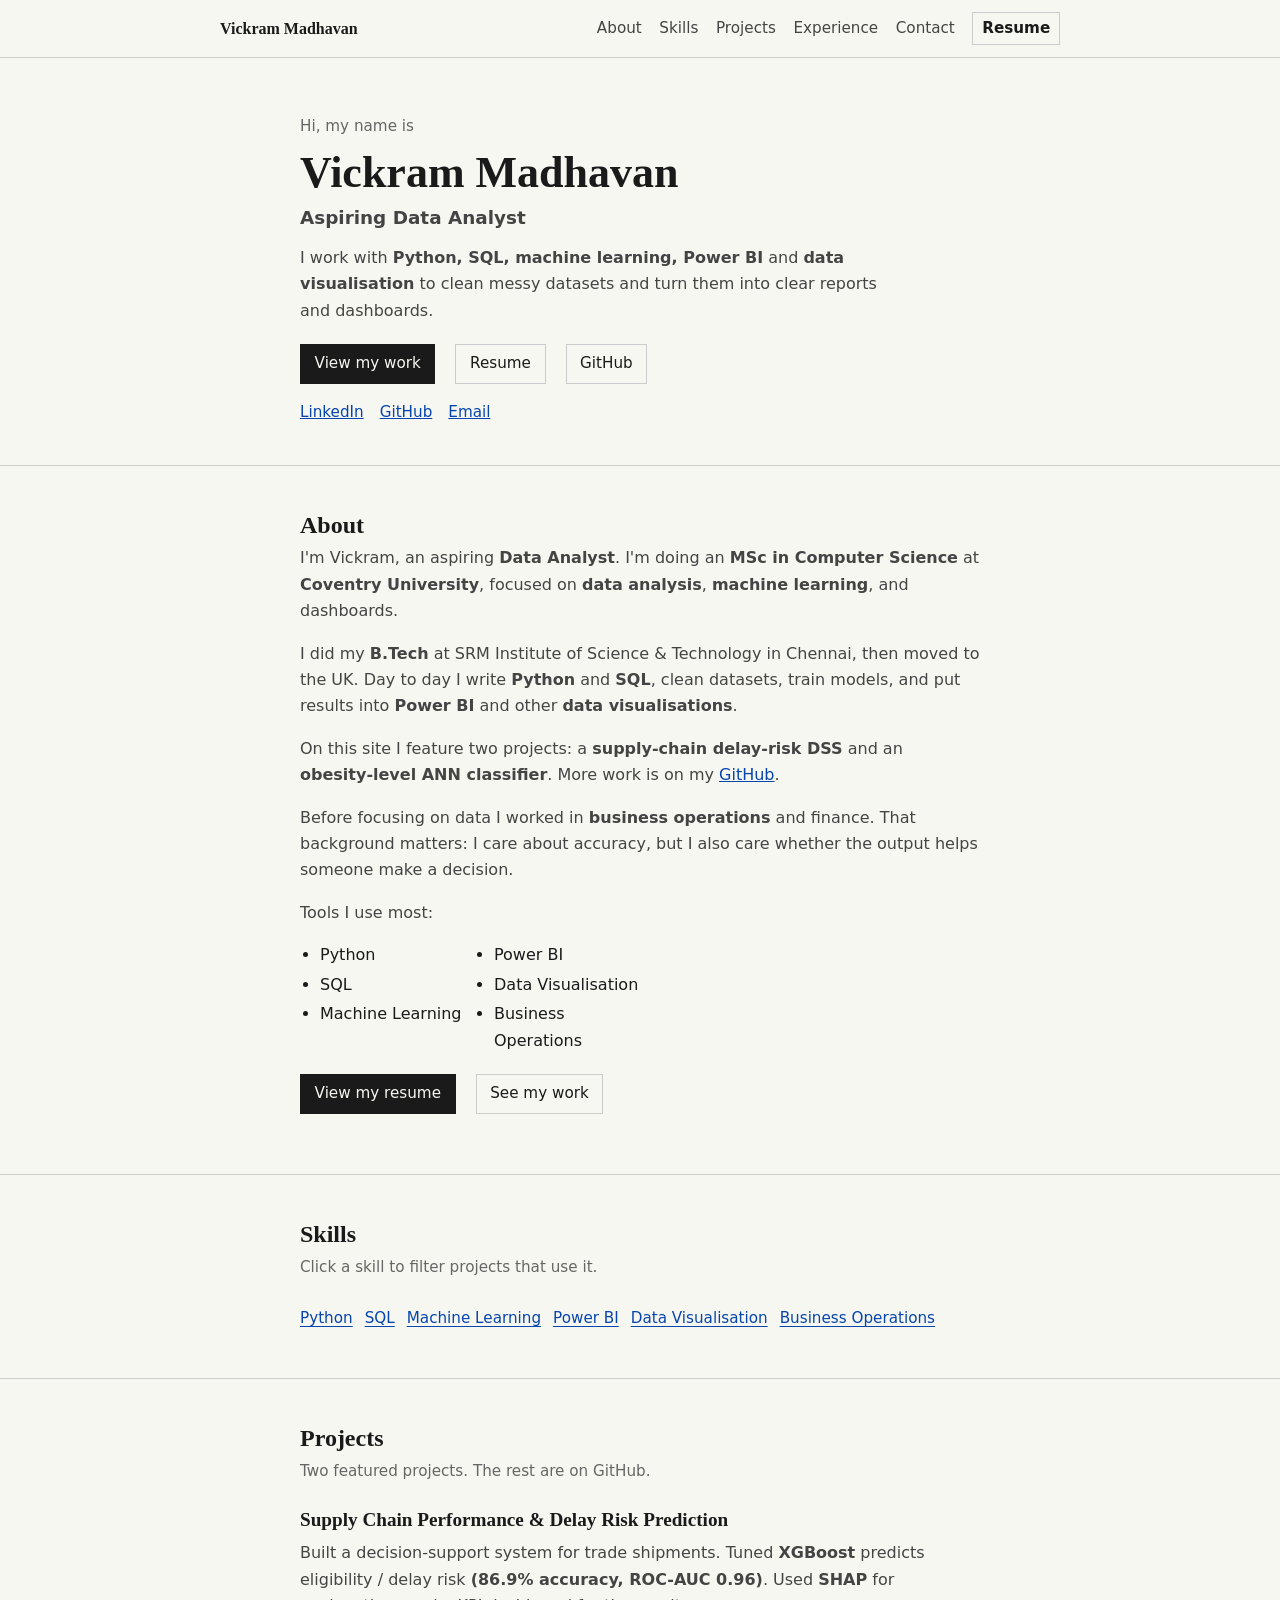
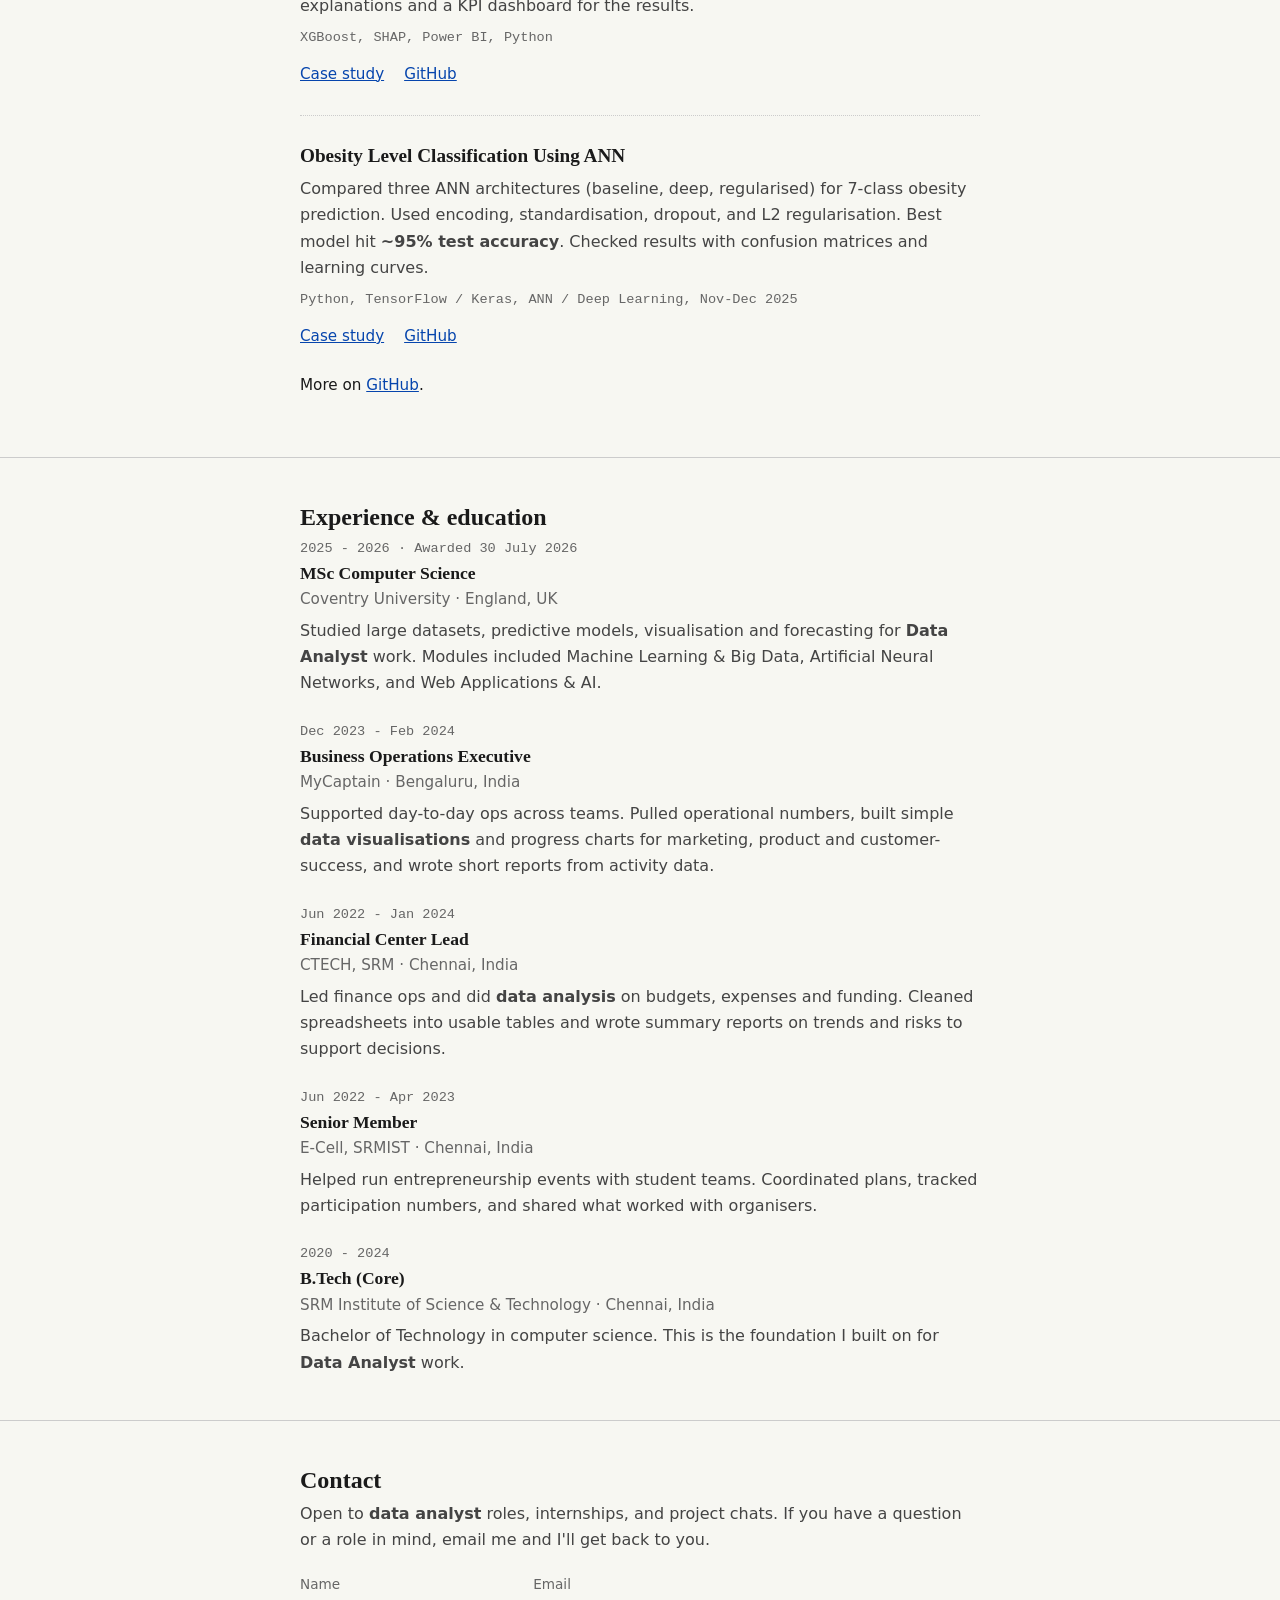
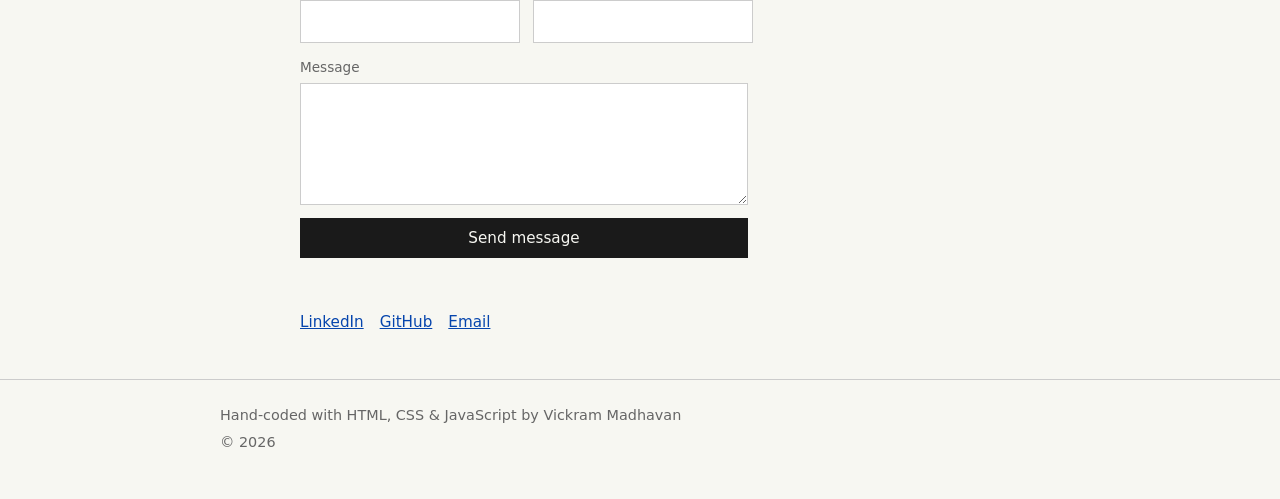
==== commit 4dc57058: "Rebuild portfolio as classic hand-coded light site. Drop cyberpunk FX and chatbot. Use system fonts," ====
--- a/index.html
+++ b/index.html
@@ -6,23 +6,20 @@
   <title>Vickram Madhavan | Data Analyst | MSc Computer Science</title>
   <meta name="description" content="Vickram Madhavan is a Data Analyst and MSc Computer Science graduate focused on data analysis, machine learning, and data visualisation. Portfolio, projects, and resume." />
   <meta name="author" content="Vickram Madhavan" />
-  <meta name="keywords" content="Vickram Madhavan, Vickram Madhavan portfolio, Vickram Madhavan data analyst, data analyst, machine learning, big data, Power BI, Python, MSc Computer Science" />
+  <meta name="keywords" content="Vickram Madhavan, data analyst, machine learning, Power BI, Python, MSc Computer Science, Coventry University" />
   <meta name="robots" content="index, follow, max-image-preview:large" />
   <link rel="canonical" href="https://analysisbot-bi.github.io/portfolio/" />
 
-  <!-- Open Graph (link previews on LinkedIn, WhatsApp, Facebook, etc.) -->
   <meta property="og:type" content="website" />
   <meta property="og:site_name" content="Vickram Madhavan" />
   <meta property="og:title" content="Vickram Madhavan | Data Analyst" />
   <meta property="og:description" content="MSc Computer Science graduate focused on data analysis, machine learning, and data visualisation. Portfolio, projects, and resume." />
   <meta property="og:url" content="https://analysisbot-bi.github.io/portfolio/" />
 
-  <!-- Twitter / X card -->
   <meta name="twitter:card" content="summary" />
   <meta name="twitter:title" content="Vickram Madhavan | Data Analyst" />
   <meta name="twitter:description" content="MSc Computer Science graduate focused on data analysis, machine learning, and data visualisation." />
 
-  <!-- Structured data: tells Google this page is about the person Vickram Madhavan -->
   <script type="application/ld+json">
   {
     "@context": "https://schema.org",
@@ -44,338 +41,183 @@
   }
   </script>
 
-  <link rel="preconnect" href="https://fonts.googleapis.com" />
-  <link rel="preconnect" href="https://fonts.gstatic.com" crossorigin />
-  <link href="https://fonts.googleapis.com/css2?family=Inter:wght@400;500;600;700;800&family=JetBrains+Mono:wght@400;500&display=swap" rel="stylesheet" />
-  <link rel="stylesheet" href="styles.css?v=17" />
+  <link rel="stylesheet" href="styles.css?v=18" />
 </head>
 <body>
-  <!-- Animated background -->
-  <div class="bg-grid" aria-hidden="true"></div>
-  <div class="bg-glow" aria-hidden="true"></div>
-
-  <!-- Navigation -->
   <header class="nav" id="nav">
-    <div class="container nav__inner">
-      <a href="#home" class="nav__logo">
-        <span class="nav__logo-mark">&lt;/&gt;</span>
-        <span class="nav__logo-text">Vickram Madhavan</span>
-      </a>
+    <div class="nav__inner">
+      <a href="#home" class="nav__logo">Vickram Madhavan</a>
+      <button type="button" class="nav__toggle" id="navToggle" aria-label="Menu" aria-expanded="false">
+        <span class="nav__toggle-label">Menu</span>
+      </button>
       <nav class="nav__links" id="navLinks">
         <a href="#about">About</a>
         <a href="#skills">Skills</a>
         <a href="#projects">Projects</a>
         <a href="#experience">Experience</a>
         <a href="#contact">Contact</a>
-        <a href="#" class="nav__resume js-resume-open" id="resumeBtn">Resume</a>
+        <a href="#" class="nav__resume js-resume-open">Resume</a>
       </nav>
-      <button class="nav__toggle" id="navToggle" aria-label="Toggle menu" aria-expanded="false">
-        <span></span><span></span><span></span>
-      </button>
     </div>
   </header>
 
   <main>
-    <!-- Hero -->
     <section class="hero" id="home">
-      <div class="container hero__inner">
-        <p class="hero__greeting reveal">Hi, my name is</p>
-        <h1 class="hero__name reveal">Vickram Madhavan.</h1>
-        <h2 class="hero__tagline reveal">Aspiring Data Analyst.</h2>
-        <p class="hero__desc reveal">
+      <div class="container">
+        <p class="hero__greeting">Hi, my name is</p>
+        <h1 class="hero__name">Vickram Madhavan</h1>
+        <h2 class="hero__tagline">Aspiring Data Analyst</h2>
+        <p class="hero__desc">
           I work with <strong>Python, SQL, machine learning, Power BI</strong> and
           <strong>data visualisation</strong> to clean messy datasets and turn them into
           clear reports and dashboards.
         </p>
-        <div class="hero__cta reveal">
-          <a href="#projects" class="btn btn--primary">View My Work</a>
-          <a href="#" class="btn btn--ghost js-resume-open">Resume</a>
-          <a href="https://github.com/analysisbot-bi" target="_blank" rel="noopener" class="btn btn--ghost">GitHub ↗</a>
-        </div>
-        <div class="hero__socials reveal">
-          <a href="https://www.linkedin.com/in/vickram-madhavan-746344226/" target="_blank" rel="noopener" aria-label="LinkedIn">LinkedIn</a>
-          <a href="https://github.com/analysisbot-bi" target="_blank" rel="noopener" aria-label="GitHub">GitHub</a>
-          <a href="mailto:vickrammadhavan2002@gmail.com" aria-label="Email">Email</a>
-        </div>
-      </div>
-      <div class="hero__scroll" aria-hidden="true">
-        <span>Scroll</span>
-        <div class="hero__scroll-line"></div>
-      </div>
-    </section>
-
-    <!-- Keyword banner -->
-    <div class="kw-banner" aria-hidden="true">
-      <div class="kw-track">
-        <span>Python · SQL · Machine Learning · Power BI · Data Visualisation · Business Operations · </span>
-        <span>Python · SQL · Machine Learning · Power BI · Data Visualisation · Business Operations · </span>
-      </div>
-    </div>
-
-    <!-- About -->
-    <section class="section" id="about" data-cursor-bubble="Want to get to know Vickram? 👋">
-      <div class="container">
-        <div class="section__head reveal">
-          <span class="eyebrow">About · Aspiring Data Analyst</span>
-          <h2 class="section__title"><span class="section__num">01.</span> About <span class="grad-word">Me</span></h2>
-        </div>
+        <div class="hero__cta">
+          <a href="#projects" class="btn btn--primary">View my work</a>
+          <a href="#" class="btn js-resume-open">Resume</a>
+          <a href="https://github.com/analysisbot-bi" target="_blank" rel="noopener" class="btn">GitHub</a>
+        </div>
+        <div class="hero__socials">
+          <a href="https://www.linkedin.com/in/vickram-madhavan-746344226/" target="_blank" rel="noopener">LinkedIn</a>
+          <a href="https://github.com/analysisbot-bi" target="_blank" rel="noopener">GitHub</a>
+          <a href="mailto:vickrammadhavan2002@gmail.com">Email</a>
+        </div>
+      </div>
+    </section>
+
+    <section class="section" id="about">
+      <div class="container">
+        <h2 class="section__title">About</h2>
         <div class="about">
-          <div class="about__text reveal">
-            <p>
-              I'm Vickram, an aspiring <strong>Data Analyst</strong>. I'm doing an
-              <strong>MSc in Computer Science</strong> at <strong>Coventry University</strong>,
-              focused on <strong>data analysis</strong>, <strong>machine learning</strong>,
-              and dashboards.
-            </p>
-            <p>
-              I did my <strong>B.Tech</strong> at SRM Institute of Science &amp; Technology
-              in Chennai, then moved to the UK. Day to day I write
-              <strong>Python</strong> and <strong>SQL</strong>, clean datasets, train models,
-              and put results into <strong>Power BI</strong> and other
-              <strong>data visualisations</strong>.
-            </p>
-            <p>
-              On this site I feature two projects: a <strong>supply-chain delay-risk DSS</strong>
-              and an <strong>obesity-level ANN classifier</strong>. More work is on my
-              <a href="https://github.com/analysisbot-bi" target="_blank" rel="noopener">GitHub</a>.
-            </p>
-            <p>
-              Before focusing on data I worked in <strong>business operations</strong> and
-              finance. That background matters: I care about accuracy, but I also care whether
-              the output helps someone make a decision.
-            </p>
-            <p>Tools I use most:</p>
-            <ul class="about__list">
-              <li>Python</li>
-              <li>SQL</li>
-              <li>Machine Learning</li>
-              <li>Power BI</li>
-              <li>Data Visualisation</li>
-              <li>Business Operations</li>
-            </ul>
-            <div class="hero__cta">
-              <a href="#" class="btn btn--primary btn--sm js-resume-open">View my resume <span class="btn__arrow">→</span></a>
-              <a href="#projects" class="btn btn--ghost btn--sm">See my work <span class="btn__arrow">→</span></a>
-            </div>
-          </div>
-          <div class="about__card reveal">
-            <div class="about__avatar">VM</div>
-            <div class="about__stats">
-              <div class="stat">
-                <span class="stat__num" data-target="87">0</span>
-                <span class="stat__label">% Best Model Accuracy</span>
-              </div>
-              <div class="stat">
-                <span class="stat__num" data-target="2">0</span>
-                <span class="stat__label">Featured Projects</span>
-              </div>
-              <div class="stat">
-                <span class="stat__num" data-target="2">0</span>
-                <span class="stat__label">Degrees (BTech + MSc)</span>
-              </div>
-              <div class="stat">
-                <span class="stat__num" data-target="3">0</span>
-                <span class="stat__label">Professional Roles</span>
-              </div>
-            </div>
-          </div>
-        </div>
-      </div>
-    </section>
-
-    <!-- Skills -->
-    <section class="section" id="skills" data-cursor-bubble="Curious about his skills? Click any one! 👀">
-      <div class="container">
-        <div class="section__head reveal">
-          <span class="eyebrow">Skills</span>
-          <h2 class="section__title"><span class="section__num">02.</span> Skills &amp; <span class="grad-word">Tools</span></h2>
-          <p class="section__hint">Click a skill to filter projects that use it.</p>
-        </div>
-        <div class="skills-cloud reveal">
-          <button type="button" class="skill-chip" data-skill="python">Python</button>
-          <button type="button" class="skill-chip" data-skill="sql">SQL</button>
-          <button type="button" class="skill-chip" data-skill="machine-learning">Machine Learning</button>
-          <button type="button" class="skill-chip" data-skill="power-bi">Power BI</button>
-          <button type="button" class="skill-chip" data-skill="data-visualization">Data Visualisation</button>
-          <button type="button" class="skill-chip" data-skill="business-operations">Business Operations</button>
-        </div>
-      </div>
-    </section>
-
-    <!-- Projects -->
-    <section class="section" id="projects" data-cursor-bubble="Fancy a peek at his case studies? 🔍">
-      <div class="container">
-        <div class="section__head reveal">
-          <span class="eyebrow">Projects</span>
-          <h2 class="section__title"><span class="section__num">03.</span> Featured <span class="grad-word">Projects</span></h2>
-          <p class="section__hint">Two featured projects. The rest are on GitHub.</p>
-        </div>
+          <p>
+            I'm Vickram, an aspiring <strong>Data Analyst</strong>. I'm doing an
+            <strong>MSc in Computer Science</strong> at <strong>Coventry University</strong>,
+            focused on <strong>data analysis</strong>, <strong>machine learning</strong>,
+            and dashboards.
+          </p>
+          <p>
+            I did my <strong>B.Tech</strong> at SRM Institute of Science &amp; Technology
+            in Chennai, then moved to the UK. Day to day I write
+            <strong>Python</strong> and <strong>SQL</strong>, clean datasets, train models,
+            and put results into <strong>Power BI</strong> and other
+            <strong>data visualisations</strong>.
+          </p>
+          <p>
+            On this site I feature two projects: a <strong>supply-chain delay-risk DSS</strong>
+            and an <strong>obesity-level ANN classifier</strong>. More work is on my
+            <a href="https://github.com/analysisbot-bi" target="_blank" rel="noopener">GitHub</a>.
+          </p>
+          <p>
+            Before focusing on data I worked in <strong>business operations</strong> and
+            finance. That background matters: I care about accuracy, but I also care whether
+            the output helps someone make a decision.
+          </p>
+          <p>Tools I use most:</p>
+          <ul class="about__list">
+            <li>Python</li>
+            <li>SQL</li>
+            <li>Machine Learning</li>
+            <li>Power BI</li>
+            <li>Data Visualisation</li>
+            <li>Business Operations</li>
+          </ul>
+          <div class="hero__cta">
+            <a href="#" class="btn btn--primary js-resume-open">View my resume</a>
+            <a href="#projects" class="btn">See my work</a>
+          </div>
+        </div>
+      </div>
+    </section>
+
+    <section class="section" id="skills">
+      <div class="container">
+        <h2 class="section__title">Skills</h2>
+        <p class="section__hint">Click a skill to filter projects that use it.</p>
+        <div class="skills-list" id="skillsList"></div>
+      </div>
+    </section>
+
+    <section class="section" id="projects">
+      <div class="container">
+        <h2 class="section__title">Projects</h2>
+        <p class="section__hint">Two featured projects. The rest are on GitHub.</p>
         <div class="projects-filter" id="projectsFilter" hidden>
-          <span class="projects-filter__text" id="projectsFilterText"></span>
-          <button class="projects-filter__clear" id="projectsFilterClear" type="button">Clear filter ✕</button>
-        </div>
-        <div class="projects" id="projectsGrid">
-          <article class="project accent-purple reveal" data-skills="python sql machine-learning power-bi data-visualization business-operations">
-            <div class="project__banner" aria-hidden="true">
-              <div class="project__term">
-                <span class="project__dots"><i></i><i></i><i></i></span>
-                <span class="project__path">~/repos/supply--chain-dss <em>· main</em></span>
-                <span class="project__status"><b></b> running</span>
-              </div>
-              <pre class="project__code"><code><span class="c-kw">from</span> xgboost <span class="c-kw">import</span> XGBClassifier
-model.fit(X_train, y_train)
-<span class="c-out"># accuracy=0.869  auc=0.96  shap=ready</span>
-<span class="c-prompt">➜</span> deploy --target kpi-dashboard</code></pre>
-            </div>
-            <div class="project__body">
-              <div class="project__top">
-                <span class="project__folder">{ }</span>
-                <div class="project__links">
-                  <a href="https://github.com/analysisbot-bi/supply--chain-dss" target="_blank" rel="noopener" aria-label="GitHub repo">Code</a>
-                </div>
-              </div>
-              <h3 class="project__title">Supply Chain Performance &amp; Delay Risk Prediction</h3>
-              <p class="project__desc">
-                Built a decision-support system for trade shipments. Tuned
-                <strong>XGBoost</strong> predicts eligibility / delay risk
-                (<strong>(86.9% accuracy, ROC-AUC 0.96)</strong>. Used <strong>SHAP</strong>
-                for explanations and a KPI dashboard for the results.
-              </p>
-              <ul class="project__tech">
-                <li>XGBoost</li><li>SHAP</li><li>Power BI</li><li>Python</li>
-              </ul>
-              <a href="projects/supply-chain-analytics.html" class="project__cta project__cta--case">Read case study <span class="btn__arrow">→</span></a>
-              <a href="https://github.com/analysisbot-bi/supply--chain-dss" target="_blank" rel="noopener" class="project__cta">View on GitHub <span class="btn__arrow">→</span></a>
-            </div>
-          </article>
-
-          <article class="project accent-teal reveal" data-skills="python machine-learning data-visualization">
-            <div class="project__banner" aria-hidden="true">
-              <div class="project__term">
-                <span class="project__dots"><i></i><i></i><i></i></span>
-                <span class="project__path">~/repos/obesity-ann <em>· main</em></span>
-                <span class="project__status"><b></b> trained</span>
-              </div>
-              <pre class="project__code"><code><span class="c-kw">model</span> = Sequential([Dense(128, activation=<span class="c-str">'relu'</span>), Dropout(0.3)])
-history = model.fit(X_train, y_train, epochs=<span class="c-num">80</span>)
-<span class="c-out"># test_acc ≈ 0.95  classes=7  framework=keras</span>
-<span class="c-prompt">➜</span> export charts/ --format png</code></pre>
-            </div>
-            <div class="project__body">
-              <div class="project__top">
-                <span class="project__folder">{ }</span>
-                <div class="project__links">
-                  <a href="https://github.com/analysisbot-bi/obesity-level-classification-ann" target="_blank" rel="noopener" aria-label="GitHub repo">Code</a>
-                </div>
-              </div>
-              <h3 class="project__title">Obesity Level Classification Using ANN</h3>
-              <p class="project__desc">
-                Compared three ANN architectures (baseline, deep, regularised) for
-                7-class obesity prediction. Used encoding, standardisation, dropout,
-                and L2 regularisation. Best model hit <strong>~95% test accuracy</strong>.
-                Checked results with confusion matrices and learning curves.
-              </p>
-              <ul class="project__tech">
-                <li>Python</li><li>TensorFlow / Keras</li><li>ANN / Deep Learning</li><li>Nov-Dec 2025</li>
-              </ul>
-              <a href="projects/obesity-ann.html" class="project__cta project__cta--case">Read case study <span class="btn__arrow">→</span></a>
-              <a href="https://github.com/analysisbot-bi/obesity-level-classification-ann" target="_blank" rel="noopener" class="project__cta">View on GitHub <span class="btn__arrow">→</span></a>
-            </div>
-          </article>
-        </div>
+          <span id="projectsFilterText"></span>
+          <button type="button" class="projects-filter__clear" id="projectsFilterClear">Clear filter</button>
+        </div>
+        <div class="projects" id="projectsGrid"></div>
         <p class="projects-empty" id="projectsEmpty" hidden></p>
-
-        <div class="projects-more projects-more--simple reveal">
-          <p>Want to see more? <a href="https://github.com/analysisbot-bi" target="_blank" rel="noopener">Check GitHub for further projects →</a></p>
-        </div>
-      </div>
-    </section>
-
-    <!-- Experience -->
-    <section class="section" id="experience" data-cursor-bubble="Care to see his journey? 🗺️">
-      <div class="container">
-        <div class="section__head reveal">
-          <span class="eyebrow">Experience &amp; education</span>
-          <h2 class="section__title"><span class="section__num">04.</span> Experience &amp; <span class="grad-word">Education</span></h2>
-        </div>
-        <div class="timeline">
-          <div class="timeline__item reveal">
-            <span class="timeline__dot"></span>
-            <div class="timeline__content">
-              <span class="timeline__date">2025 - 2026 · Awarded 30 July 2026</span>
-              <h3>MSc Computer Science</h3>
-              <p class="timeline__org">Coventry University · England, UK</p>
-              <p>Studied large datasets, predictive models, visualisation and forecasting for <strong>Data Analyst</strong> work. Modules included Machine Learning &amp; Big Data, Artificial Neural Networks, and Web Applications &amp; AI.</p>
-            </div>
-          </div>
-          <div class="timeline__item reveal">
-            <span class="timeline__dot"></span>
-            <div class="timeline__content">
-              <span class="timeline__date">Dec 2023 - Feb 2024</span>
-              <h3>Business Operations Executive</h3>
-              <p class="timeline__org">MyCaptain · Bengaluru, India</p>
-              <p>Supported day-to-day ops across teams. Pulled operational numbers, built simple <strong>data visualisations</strong> and progress charts for marketing, product and customer-success, and wrote short reports from activity data.</p>
-            </div>
-          </div>
-          <div class="timeline__item reveal">
-            <span class="timeline__dot"></span>
-            <div class="timeline__content">
-              <span class="timeline__date">Jun 2022 - Jan 2024</span>
-              <h3>Financial Center Lead</h3>
-              <p class="timeline__org">CTECH, SRM · Chennai, India</p>
-              <p>Led finance ops and did <strong>data analysis</strong> on budgets, expenses and funding. Cleaned spreadsheets into usable tables and wrote summary reports on trends and risks to support decisions.</p>
-            </div>
-          </div>
-          <div class="timeline__item reveal">
-            <span class="timeline__dot"></span>
-            <div class="timeline__content">
-              <span class="timeline__date">Jun 2022 - Apr 2023</span>
-              <h3>Senior Member</h3>
-              <p class="timeline__org">E-Cell, SRMIST · Chennai, India</p>
-              <p>Helped run entrepreneurship events with student teams. Coordinated plans, tracked participation numbers, and shared what worked with organisers.</p>
-            </div>
-          </div>
-          <div class="timeline__item reveal">
-            <span class="timeline__dot"></span>
-            <div class="timeline__content">
-              <span class="timeline__date">2020 - 2024</span>
-              <h3>B.Tech (Core)</h3>
-              <p class="timeline__org">SRM Institute of Science &amp; Technology · Chennai, India</p>
-              <p>Bachelor of Technology in computer science. This is the foundation I built on for <strong>Data Analyst</strong> work.</p>
-            </div>
-          </div>
-        </div>
-      </div>
-    </section>
-
-    <!-- Contact -->
-    <section class="section section--contact" id="contact" data-cursor-bubble="Shall we get in touch? ✉️">
-      <div class="container contact">
-        <p class="contact__sub reveal">05. What's Next?</p>
-        <h2 class="contact__title reveal">Get In Touch</h2>
-        <p class="contact__desc reveal">
+        <p class="projects-more">
+          More on
+          <a href="https://github.com/analysisbot-bi" target="_blank" rel="noopener">GitHub</a>.
+        </p>
+      </div>
+    </section>
+
+    <section class="section" id="experience">
+      <div class="container">
+        <h2 class="section__title">Experience &amp; education</h2>
+        <div class="timeline" id="timeline">
+          <div class="timeline__item">
+            <span class="timeline__date">2025 - 2026 · Awarded 30 July 2026</span>
+            <h3>MSc Computer Science</h3>
+            <p class="timeline__org">Coventry University · England, UK</p>
+            <p>Studied large datasets, predictive models, visualisation and forecasting for <strong>Data Analyst</strong> work. Modules included Machine Learning &amp; Big Data, Artificial Neural Networks, and Web Applications &amp; AI.</p>
+          </div>
+          <div class="timeline__item">
+            <span class="timeline__date">Dec 2023 - Feb 2024</span>
+            <h3>Business Operations Executive</h3>
+            <p class="timeline__org">MyCaptain · Bengaluru, India</p>
+            <p>Supported day-to-day ops across teams. Pulled operational numbers, built simple <strong>data visualisations</strong> and progress charts for marketing, product and customer-success, and wrote short reports from activity data.</p>
+          </div>
+          <div class="timeline__item">
+            <span class="timeline__date">Jun 2022 - Jan 2024</span>
+            <h3>Financial Center Lead</h3>
+            <p class="timeline__org">CTECH, SRM · Chennai, India</p>
+            <p>Led finance ops and did <strong>data analysis</strong> on budgets, expenses and funding. Cleaned spreadsheets into usable tables and wrote summary reports on trends and risks to support decisions.</p>
+          </div>
+          <div class="timeline__item">
+            <span class="timeline__date">Jun 2022 - Apr 2023</span>
+            <h3>Senior Member</h3>
+            <p class="timeline__org">E-Cell, SRMIST · Chennai, India</p>
+            <p>Helped run entrepreneurship events with student teams. Coordinated plans, tracked participation numbers, and shared what worked with organisers.</p>
+          </div>
+          <div class="timeline__item">
+            <span class="timeline__date">2020 - 2024</span>
+            <h3>B.Tech (Core)</h3>
+            <p class="timeline__org">SRM Institute of Science &amp; Technology · Chennai, India</p>
+            <p>Bachelor of Technology in computer science. This is the foundation I built on for <strong>Data Analyst</strong> work.</p>
+          </div>
+        </div>
+      </div>
+    </section>
+
+    <section class="section" id="contact">
+      <div class="container">
+        <h2 class="section__title">Contact</h2>
+        <p class="contact__desc">
           Open to <strong>data analyst</strong> roles, internships, and project chats.
           If you have a question or a role in mind, email me and I'll get back to you.
         </p>
-        <form class="contact__form reveal" id="contactForm" novalidate>
+        <form class="contact__form" id="contactForm" novalidate>
           <div class="form-row">
             <div class="form-group">
-              <input type="text" id="name" name="name" placeholder=" " required />
               <label for="name">Name</label>
+              <input type="text" id="name" name="name" required />
             </div>
             <div class="form-group">
-              <input type="email" id="email" name="email" placeholder=" " required />
               <label for="email">Email</label>
+              <input type="email" id="email" name="email" required />
             </div>
           </div>
           <div class="form-group">
-            <textarea id="message" name="message" rows="4" placeholder=" " required></textarea>
             <label for="message">Message</label>
-          </div>
-          <button type="submit" class="btn btn--primary">Send Message</button>
+            <textarea id="message" name="message" rows="4" required></textarea>
+          </div>
+          <button type="submit" class="btn btn--primary">Send message</button>
           <p class="form-status" id="formStatus" role="status"></p>
         </form>
-        <div class="contact__links reveal">
+        <div class="contact__links">
           <a href="https://www.linkedin.com/in/vickram-madhavan-746344226/" target="_blank" rel="noopener">LinkedIn</a>
           <a href="https://github.com/analysisbot-bi" target="_blank" rel="noopener">GitHub</a>
           <a href="mailto:vickrammadhavan2002@gmail.com">Email</a>
@@ -385,33 +227,32 @@
   </main>
 
   <footer class="footer">
-    <div class="container footer__inner">
-      <p>Designed &amp; built by Vickram Madhavan</p>
-      <p class="footer__small">© <span id="year"></span> · Made with HTML, CSS &amp; JavaScript</p>
+    <div class="footer__inner">
+      <p>Hand-coded with HTML, CSS &amp; JavaScript by Vickram Madhavan</p>
+      <p class="footer__small">© <span id="year"></span></p>
     </div>
   </footer>
 
-  <!-- Resume modal -->
   <div class="resume-modal" id="resumeModal" aria-hidden="true" role="dialog" aria-modal="true" aria-label="Resume viewer">
     <div class="resume-modal__backdrop" data-close></div>
     <div class="resume-modal__panel">
       <div class="resume-modal__bar">
         <span class="resume-modal__title">Resume | Vickram Madhavan</span>
         <div class="resume-modal__actions">
-          <a href="assets/resume.pdf" target="_blank" rel="noopener" class="resume-modal__btn">Open in new tab</a>
+          <a href="assets/resume.pdf" target="_blank" rel="noopener" class="resume-modal__btn">Open PDF</a>
           <a href="assets/resume.pdf" download class="resume-modal__btn resume-modal__btn--primary">Download</a>
-          <button class="resume-modal__close" id="resumeClose" aria-label="Close resume viewer" data-close>&times;</button>
+          <button type="button" class="resume-modal__close" aria-label="Close" data-close>&times;</button>
         </div>
       </div>
       <div class="resume-modal__body" id="resumeBody">
         <div class="resume-modal__pages">
           <img src="assets/resume-page-1.png" alt="Resume of Vickram Madhavan, page 1" class="resume-modal__page" />
-          <img src="assets/resume-page-2.png" alt="Resume of Vickram Madhavan, page 2" class="resume-modal__page" />
         </div>
       </div>
     </div>
   </div>
 
-  <script src="script.js?v=17"></script>
+  <script src="content.js?v=18"></script>
+  <script src="script.js?v=18"></script>
 </body>
 </html>
--- a/styles.css
+++ b/styles.css
@@ -1,735 +1,611 @@
-/* ===== Design tokens ===== */
+/* =========================================================
+   Vickram Madhavan — portfolio styles
+   Classic light theme. Edit colors in :root below.
+   ========================================================= */
+
+/* ----- TOKENS ----- */
 :root {
-  --bg: #03050c;
-  --bg-soft: #070b16;
-  --surface: #0a1020;
-  --surface-2: #10182c;
-  --border: #1f3a4a;
-  --text: #e8fff8;
-  --text-dim: #8fd0c4;
-  --text-mute: #4f7f7a;
-
-  /* Cyberpunk neon */
-  --c-teal: #00ffd5;
-  --c-sky: #00e5ff;
-  --c-indigo: #7c5cff;
-  --c-purple: #d946ef;
-  --c-pink: #ff2ea6;
-  --c-amber: #f0ff3d;
-  --c-neon: #00ff9c;
-  --c-magenta: #ff00d4;
-
-  --accent: #00ffd5;
-  --accent-2: #ff00d4;
-
-  --grad-primary: linear-gradient(120deg, #00ffd5 0%, #00e5ff 35%, #7c5cff 70%, #ff00d4 100%);
-  --grad-warm: linear-gradient(120deg, #f0ff3d 0%, #ff2ea6 55%, #d946ef 100%);
-  --grad-cool: linear-gradient(120deg, #00e5ff 0%, #7c5cff 50%, #ff00d4 100%);
-  --grad-text: linear-gradient(120deg, #00ffd5, #00e5ff 30%, #b388ff 65%, #ff2ea6);
-
-  --shadow: 0 24px 70px -24px rgba(0, 0, 0, 0.85);
-  --shadow-glow: 0 0 36px -4px rgba(0, 255, 213, 0.55);
-  --radius: 12px;
-  --max: 1120px;
-  --mono: "JetBrains Mono", monospace;
-  --sans: "Inter", system-ui, sans-serif;
-}
-
-/* ===== Reset ===== */
-*, *::before, *::after { box-sizing: border-box; margin: 0; padding: 0; }
-html { scroll-behavior: smooth; scroll-padding-top: 90px; }
-a { color: inherit; text-decoration: none; }
-ul { list-style: none; }
-img { max-width: 100%; }
-.container { width: 100%; max-width: var(--max); margin-inline: auto; padding-inline: 28px; }
-
-/* ===== Background FX ===== */
-.bg-grid {
-  position: fixed; inset: 0; z-index: -3;
-  background-image:
-    linear-gradient(rgba(0, 255, 213, 0.055) 1px, transparent 1px),
-    linear-gradient(90deg, rgba(255, 0, 212, 0.045) 1px, transparent 1px);
-  background-size: 36px 36px;
-  mask-image: radial-gradient(ellipse 95% 75% at 50% 0%, #000 30%, transparent 100%);
-}
-.bg-glow { position: fixed; inset: 0; z-index: -2; pointer-events: none; overflow: hidden; }
-.bg-glow::before, .bg-glow::after {
-  content: ""; position: absolute; border-radius: 50%; filter: blur(60px);
-}
-.bg-glow::before {
-  top: -160px; left: 4%; width: 640px; height: 640px;
-  background: radial-gradient(circle, rgba(0, 255, 213, 0.28), transparent 62%);
-  animation: floatA 16s ease-in-out infinite;
-}
-.bg-glow::after {
-  top: 80px; right: -40px; width: 580px; height: 580px;
-  background: radial-gradient(circle, rgba(255, 0, 212, 0.22), transparent 62%);
-  animation: floatB 20s ease-in-out infinite;
-}
-body::after {
-  content: ""; position: fixed; inset: 0; z-index: 4000; pointer-events: none;
-  background:
-    repeating-linear-gradient(
-      0deg,
-      transparent,
-      transparent 2px,
-      rgba(0, 229, 255, 0.028) 2px,
-      rgba(0, 229, 255, 0.028) 3px
-    ),
-    radial-gradient(ellipse at center, transparent 50%, rgba(0, 0, 0, 0.35) 100%);
-  opacity: 0.7;
-}
+  --bg: #f7f7f2;
+  --bg-soft: #efefe8;
+  --text: #1a1a1a;
+  --text-dim: #444;
+  --text-mute: #666;
+  --border: #ccc;
+  --link: #0645ad;
+  --link-hover: #0b0080;
+  --accent: #1a1a1a;
+  --max: 720px;
+  --wide: 880px;
+  --serif: Georgia, "Times New Roman", Times, serif;
+  --sans: system-ui, -apple-system, "Segoe UI", Roboto, Helvetica, Arial, sans-serif;
+  --mono: ui-monospace, "Cascadia Code", "Courier New", monospace;
+}
+
+/* ----- RESET / BASE ----- */
+*, *::before, *::after { box-sizing: border-box; }
+html { scroll-behavior: smooth; scroll-padding-top: 4rem; }
 body {
+  margin: 0;
   font-family: var(--sans);
+  font-size: 1rem;
+  line-height: 1.65;
+  color: var(--text);
+  background: var(--bg);
+}
+a { color: var(--link); }
+a:hover { color: var(--link-hover); }
+img { max-width: 100%; height: auto; display: block; }
+ul { padding-left: 1.25rem; }
+h1, h2, h3 {
+  font-family: var(--serif);
+  font-weight: 700;
+  line-height: 1.25;
+  color: var(--text);
+}
+
+.container {
+  width: 100%;
+  max-width: var(--max);
+  margin-inline: auto;
+  padding-inline: 1.25rem;
+}
+.container--wide { max-width: var(--wide); }
+
+/* ----- NAV ----- */
+.nav {
+  position: sticky;
+  top: 0;
+  z-index: 50;
+  background: var(--bg);
+  border-bottom: 1px solid var(--border);
+}
+.nav__inner {
+  max-width: var(--wide);
+  margin: 0 auto;
+  padding: 0.75rem 1.25rem;
+  display: flex;
+  align-items: center;
+  justify-content: space-between;
+  gap: 1rem;
+}
+.nav__logo {
+  font-family: var(--serif);
+  font-weight: 700;
+  color: var(--text);
+  text-decoration: none;
+  white-space: nowrap;
+}
+.nav__logo:hover { color: var(--text); text-decoration: underline; }
+.nav__links {
+  display: flex;
+  flex-wrap: wrap;
+  gap: 0.85rem 1.1rem;
+  align-items: center;
+  font-size: 0.95rem;
+}
+.nav__links a {
+  color: var(--text-dim);
+  text-decoration: none;
+}
+.nav__links a:hover { color: var(--link); text-decoration: underline; }
+.nav__resume {
+  font-weight: 600;
+  color: var(--text) !important;
+  border: 1px solid var(--border);
+  padding: 0.2rem 0.55rem;
+}
+.nav__toggle {
+  display: none;
+  background: none;
+  border: 1px solid var(--border);
+  padding: 0.35rem 0.5rem;
+  cursor: pointer;
+  font: inherit;
+}
+.nav__toggle-label { font-size: 0.85rem; }
+
+@media (max-width: 640px) {
+  .nav__toggle { display: inline-block; }
+  .nav__links {
+    display: none;
+    width: 100%;
+    flex-direction: column;
+    align-items: flex-start;
+    padding-bottom: 0.75rem;
+  }
+  .nav__links.open { display: flex; }
+  .nav__inner { flex-wrap: wrap; }
+}
+
+/* ----- HERO ----- */
+.hero {
+  padding: 3.5rem 0 2.5rem;
+  border-bottom: 1px solid var(--border);
+}
+.hero__greeting {
+  margin: 0 0 0.35rem;
+  color: var(--text-mute);
+  font-size: 0.95rem;
+}
+.hero__name {
+  margin: 0 0 0.35rem;
+  font-size: clamp(2rem, 5vw, 2.75rem);
+}
+.hero__tagline {
+  margin: 0 0 1rem;
+  font-family: var(--sans);
+  font-size: 1.15rem;
+  font-weight: 600;
+  color: var(--text-dim);
+}
+.hero__desc {
+  margin: 0 0 1.25rem;
+  color: var(--text-dim);
+  max-width: 38rem;
+}
+.hero__cta {
+  display: flex;
+  flex-wrap: wrap;
+  gap: 0.75rem 1.25rem;
+  margin-bottom: 1rem;
+}
+.hero__socials {
+  display: flex;
+  gap: 1rem;
+  font-size: 0.95rem;
+}
+
+/* ----- BUTTONS / LINKS AS BUTTONS ----- */
+.btn {
+  display: inline-block;
+  font: inherit;
+  font-size: 0.95rem;
+  padding: 0.4rem 0.85rem;
+  border: 1px solid var(--border);
   background: var(--bg);
   color: var(--text);
-  line-height: 1.6;
-  overflow-x: hidden;
-  -webkit-font-smoothing: antialiased;
-  text-shadow: 0 0 1px rgba(0, 255, 213, 0.08);
-}
-@keyframes floatA { 0%,100% { transform: translate(0,0); } 50% { transform: translate(40px, 50px); } }
-@keyframes floatB { 0%,100% { transform: translate(0,0); } 50% { transform: translate(-50px, 30px); } }
-
-/* ===== Navigation ===== */
-.nav {
-  position: fixed; top: 0; left: 0; right: 0; z-index: 100;
-  transition: background 0.3s, box-shadow 0.3s, padding 0.3s;
-  padding-block: 18px;
-}
-.nav--scrolled {
-  background: rgba(7, 11, 22, 0.82);
-  backdrop-filter: blur(14px);
-  box-shadow: 0 1px 0 var(--border), 0 10px 30px -20px rgba(0,0,0,0.8);
-  padding-block: 12px;
-}
-.nav__inner { display: flex; align-items: center; justify-content: space-between; }
-.nav__logo { display: flex; align-items: center; gap: 10px; font-weight: 800; font-size: 1.1rem; }
-.nav__logo-mark {
+  text-decoration: none;
+  cursor: pointer;
+}
+.btn:hover {
+  background: var(--bg-soft);
+  color: var(--text);
+}
+.btn--primary {
+  background: var(--text);
+  color: var(--bg);
+  border-color: var(--text);
+}
+.btn--primary:hover {
+  background: #333;
+  color: var(--bg);
+}
+
+/* ----- SECTIONS ----- */
+.section {
+  padding: 2.75rem 0;
+  border-bottom: 1px solid var(--border);
+}
+.section__title {
+  margin: 0 0 0.35rem;
+  font-size: 1.5rem;
+}
+.section__hint {
+  margin: 0 0 1.5rem;
+  color: var(--text-mute);
+  font-size: 0.95rem;
+}
+
+/* ----- ABOUT ----- */
+.about p { margin: 0 0 1rem; color: var(--text-dim); }
+.about__list {
+  margin: 0 0 1.25rem;
+  columns: 2;
+  max-width: 22rem;
+}
+.about__list li { margin-bottom: 0.2rem; }
+
+/* ----- SKILLS ----- */
+.skills-list {
+  display: flex;
+  flex-wrap: wrap;
+  gap: 0.5rem 0.75rem;
+  list-style: none;
+  padding: 0;
+  margin: 0;
+}
+.skill-chip {
+  font: inherit;
+  font-size: 0.95rem;
+  background: none;
+  border: none;
+  border-bottom: 1px solid transparent;
+  color: var(--link);
+  cursor: pointer;
+  padding: 0.15rem 0;
+  text-decoration: underline;
+  text-underline-offset: 3px;
+}
+.skill-chip:hover,
+.skill-chip.is-active {
+  color: var(--link-hover);
+  border-bottom-color: var(--link-hover);
+}
+
+/* ----- PROJECTS ----- */
+.projects-filter {
+  margin-bottom: 1rem;
+  font-size: 0.95rem;
+  color: var(--text-dim);
+}
+.projects-filter[hidden] { display: none; }
+.projects-filter__clear {
+  font: inherit;
+  font-size: 0.9rem;
+  margin-left: 0.5rem;
+  background: none;
+  border: none;
+  color: var(--link);
+  cursor: pointer;
+  text-decoration: underline;
+}
+.projects {
+  display: flex;
+  flex-direction: column;
+  gap: 1.75rem;
+}
+.project {
+  padding-bottom: 1.75rem;
+  border-bottom: 1px dotted var(--border);
+}
+.project:last-child {
+  border-bottom: none;
+  padding-bottom: 0;
+}
+.project[hidden] { display: none; }
+.project__title {
+  margin: 0 0 0.5rem;
+  font-size: 1.2rem;
+}
+.project__desc {
+  margin: 0 0 0.5rem;
+  color: var(--text-dim);
+}
+.project__tech {
+  margin: 0 0 0.75rem;
   font-family: var(--mono);
-  background: var(--grad-primary); -webkit-background-clip: text; background-clip: text; -webkit-text-fill-color: transparent;
-}
-.nav__links { display: flex; align-items: center; gap: 30px; }
-.nav__links a { color: var(--text-dim); font-size: 0.92rem; font-weight: 500; position: relative; transition: color 0.2s; }
-.nav__links a:not(.nav__resume)::after {
-  content: ""; position: absolute; left: 0; bottom: -6px; height: 2px; width: 0;
-  background: var(--grad-primary); transition: width 0.25s; border-radius: 2px;
-}
-.nav__links a:hover { color: var(--text); }
-.nav__links a:hover::after { width: 100%; }
-.nav__resume {
-  border: 1px solid transparent; color: #061018 !important; background: var(--grad-primary);
-  padding: 8px 16px; border-radius: 9px; font-family: var(--mono); font-size: 0.82rem !important; font-weight: 600;
-  transition: transform 0.2s, box-shadow 0.2s;
-}
-.nav__resume:hover { transform: translateY(-2px); box-shadow: var(--shadow-glow); }
-.nav__toggle { display: none; flex-direction: column; gap: 5px; background: none; border: none; cursor: pointer; padding: 6px; }
-.nav__toggle span { width: 26px; height: 2px; background: var(--text); border-radius: 2px; transition: 0.3s; }
-.nav__toggle.open span:nth-child(1) { transform: translateY(7px) rotate(45deg); }
-.nav__toggle.open span:nth-child(2) { opacity: 0; }
-.nav__toggle.open span:nth-child(3) { transform: translateY(-7px) rotate(-45deg); }
-
-/* ===== Buttons ===== */
-.btn {
-  display: inline-flex; align-items: center; gap: 8px; padding: 14px 28px; border-radius: 11px;
-  font-weight: 600; font-size: 0.95rem; cursor: pointer; border: none; font-family: var(--sans);
-  transition: transform 0.2s, box-shadow 0.2s, background 0.2s, color 0.2s;
-}
-.btn--primary { background: var(--grad-primary); color: #061018; box-shadow: 0 10px 28px -10px rgba(45, 212, 191, 0.6); }
-.btn--primary:hover { transform: translateY(-3px); box-shadow: 0 16px 34px -12px rgba(56, 189, 248, 0.7); }
-.btn--ghost { background: rgba(129,140,248,0.06); color: var(--text); border: 1px solid var(--border); }
-.btn--ghost:hover { border-color: var(--c-indigo); color: #fff; transform: translateY(-3px); background: rgba(129,140,248,0.12); }
-.btn--sm { padding: 10px 18px; font-size: 0.85rem; border-radius: 9px; }
-.btn__arrow { transition: transform 0.2s; }
-.btn:hover .btn__arrow { transform: translateX(4px); }
-
-/* ===== Eyebrow / keyword header badge ===== */
-.eyebrow {
-  display: inline-flex; align-items: center; gap: 8px; font-family: var(--mono);
-  font-size: 0.72rem; letter-spacing: 1.5px; text-transform: uppercase; font-weight: 600;
-  padding: 6px 14px; border-radius: 30px; margin-bottom: 18px;
-  border: 1px solid var(--border); background: rgba(56,189,248,0.06);
-  color: var(--c-sky);
-}
-.eyebrow::before { content: ""; width: 7px; height: 7px; border-radius: 50%; background: var(--grad-primary); }
-
-/* ===== Keyword marquee banner ===== */
-.kw-banner {
-  position: relative; border-block: 1px solid var(--border);
-  background: linear-gradient(90deg, rgba(45,212,191,0.06), rgba(129,140,248,0.06), rgba(244,114,182,0.06));
-  overflow: hidden; padding-block: 16px;
-}
-.kw-track { display: flex; gap: 0; width: max-content; animation: marquee 32s linear infinite; }
-.kw-track:hover { animation-play-state: paused; }
-.kw-track span {
-  font-family: var(--mono); font-size: 0.9rem; font-weight: 500; color: var(--text-dim);
-  padding-inline: 26px; white-space: nowrap; display: inline-flex; align-items: center; gap: 26px;
-}
-.kw-track span::after { content: "◆"; color: var(--c-teal); font-size: 0.6rem; }
-@keyframes marquee { from { transform: translateX(0); } to { transform: translateX(-50%); } }
-
-/* ===== Hero ===== */
-.hero { min-height: 100vh; display: flex; flex-direction: column; justify-content: center; position: relative; padding-top: 90px; }
-.hero__greeting {
-  display: inline-block; font-family: var(--mono); font-size: 0.95rem; margin-bottom: 18px;
-  background: var(--grad-primary); -webkit-background-clip: text; background-clip: text; -webkit-text-fill-color: transparent;
-}
-.hero__name {
-  font-size: clamp(2.8rem, 8vw, 5.6rem); font-weight: 800; line-height: 1.04; letter-spacing: -2px;
-  background: var(--grad-text); background-size: 220% auto;
-  -webkit-background-clip: text; background-clip: text; -webkit-text-fill-color: transparent;
-  animation: shine 8s linear infinite;
-}
-@keyframes shine { to { background-position: 220% center; } }
-.hero__tagline { font-size: clamp(1.7rem, 6vw, 3.8rem); font-weight: 800; line-height: 1.05; letter-spacing: -2px; color: var(--text-dim); margin-bottom: 26px; }
-.hero__desc { max-width: 580px; color: var(--text-dim); font-size: 1.08rem; margin-bottom: 38px; }
-.hero__desc strong { color: var(--text); font-weight: 600; }
-.hero__cta { display: flex; gap: 16px; flex-wrap: wrap; margin-bottom: 40px; }
-.hero__socials { display: flex; gap: 22px; flex-wrap: wrap; }
-.hero__socials a { font-family: var(--mono); font-size: 0.88rem; color: var(--text-mute); transition: color 0.2s, transform 0.2s; }
-.hero__socials a:hover { color: var(--c-teal); transform: translateY(-2px); }
-.hero__scroll { position: absolute; bottom: 26px; left: 50%; transform: translateX(-50%); display: flex; flex-direction: column; align-items: center; gap: 10px; color: var(--text-mute); font-family: var(--mono); font-size: 0.72rem; letter-spacing: 1px; }
-.hero__scroll-line { width: 2px; height: 50px; background: linear-gradient(var(--c-teal), transparent); border-radius: 2px; animation: scrollPulse 2s ease-in-out infinite; }
-@keyframes scrollPulse { 0%, 100% { opacity: 0.3; transform: scaleY(0.6); } 50% { opacity: 1; transform: scaleY(1); } }
-
-/* ===== Sections ===== */
-.section { padding-block: 100px; }
-.section__head { margin-bottom: 46px; }
-.section__title { display: flex; align-items: center; gap: 14px; font-size: clamp(1.7rem, 4vw, 2.4rem); font-weight: 800; letter-spacing: -0.5px; }
-.section__num {
-  font-family: var(--mono); font-size: 1.05rem; font-weight: 600;
-  background: var(--grad-primary); -webkit-background-clip: text; background-clip: text; -webkit-text-fill-color: transparent;
-}
-.section__title::after { content: ""; height: 2px; flex: 1; background: linear-gradient(90deg, var(--border), transparent); max-width: 320px; border-radius: 2px; }
-.grad-word { background: var(--grad-cool); -webkit-background-clip: text; background-clip: text; -webkit-text-fill-color: transparent; }
-
-/* ===== About ===== */
-.about { display: grid; grid-template-columns: 1.4fr 1fr; gap: 50px; align-items: start; }
-.about__text p { color: var(--text-dim); margin-bottom: 16px; }
-.about__text strong { color: var(--c-teal); font-weight: 600; }
-.about__list { display: grid; grid-template-columns: repeat(2, 1fr); gap: 8px 20px; margin-top: 14px; margin-bottom: 26px; }
-.about__list li { font-family: var(--mono); font-size: 0.86rem; color: var(--text-dim); position: relative; padding-left: 22px; }
-.about__list li::before { content: "▹"; position: absolute; left: 0; color: var(--c-teal); }
-.about__card {
-  background: linear-gradient(160deg, var(--surface), var(--bg-soft));
-  border: 1px solid var(--border); border-radius: var(--radius); padding: 30px; box-shadow: var(--shadow);
-  position: relative; overflow: hidden;
-}
-.about__card::before { content: ""; position: absolute; inset: 0 0 auto 0; height: 4px; background: var(--grad-primary); }
-.about__avatar { width: 92px; height: 92px; border-radius: 22px; background: var(--grad-primary); display: grid; place-items: center; font-size: 1.9rem; font-weight: 800; color: #061018; margin: 6px auto 26px; box-shadow: var(--shadow-glow); }
-.about__stats { display: grid; grid-template-columns: 1fr 1fr; gap: 16px; }
-.stat { text-align: center; padding: 18px 8px; background: var(--surface-2); border: 1px solid var(--border); border-radius: 12px; transition: transform 0.2s, border-color 0.2s; }
-.stat:hover { transform: translateY(-4px); border-color: var(--c-indigo); }
-.stat__num { display: block; font-size: 2rem; font-weight: 800; background: var(--grad-cool); -webkit-background-clip: text; background-clip: text; -webkit-text-fill-color: transparent; }
-.stat__label { font-size: 0.74rem; color: var(--text-mute); }
-
-/* ===== Skills ===== */
-.skills { display: grid; grid-template-columns: repeat(auto-fit, minmax(280px, 1fr)); gap: 22px; }
-.skills-cloud {
-  display: flex; flex-wrap: wrap; gap: 12px; justify-content: center;
-  padding: 28px 24px; border-radius: 12px;
-  background:
-    linear-gradient(145deg, rgba(0, 255, 213, 0.07), rgba(255, 0, 212, 0.06)),
-    var(--surface);
-  border: 1px solid color-mix(in srgb, var(--c-teal) 45%, var(--border));
-  box-shadow: inset 0 0 50px rgba(0, 229, 255, 0.05), 0 0 30px rgba(255, 0, 212, 0.08);
-  position: relative; overflow: hidden;
-}
-.skills-cloud::before {
-  content: ""; position: absolute; inset: 0; pointer-events: none;
-  background: linear-gradient(90deg, transparent, rgba(0, 255, 213, 0.12), rgba(255, 0, 212, 0.1), transparent);
-  transform: translateX(-100%); animation: skillSweep 6s ease-in-out infinite;
-}
-.skill-chip {
-  position: relative; z-index: 1; cursor: pointer; appearance: none;
-  font-family: var(--mono); font-size: 0.86rem; font-weight: 500;
-  color: var(--text); padding: 12px 18px; border-radius: 6px;
-  background: rgba(3, 8, 18, 0.85);
-  border: 1px solid color-mix(in srgb, var(--c-sky) 45%, var(--border));
-  box-shadow: 0 0 0 0 rgba(0, 255, 213, 0);
-  transition: transform 0.2s, border-color 0.2s, box-shadow 0.2s, color 0.2s, background 0.2s;
-}
-.skill-chip:hover {
-  transform: translateY(-3px);
-  border-color: var(--c-teal);
-  color: #031018;
-  background: var(--grad-primary);
-  box-shadow: 0 0 28px rgba(0, 255, 213, 0.4), 0 0 16px rgba(255, 0, 212, 0.2);
-}
-.skill-chip.is-active {
-  color: #031018;
-  border-color: transparent;
-  background: var(--grad-primary);
-  box-shadow: 0 0 30px rgba(255, 0, 212, 0.35), 0 0 18px rgba(0, 255, 213, 0.4);
-}
-.skill-card {
-  --card-accent: var(--c-teal); --card-accent-2: var(--c-sky);
-  position: relative; background: var(--surface); border: 1px solid var(--border);
-  border-radius: var(--radius); padding: 26px; transition: transform 0.25s, border-color 0.25s, box-shadow 0.25s;
-  overflow: hidden;
-}
-.skill-card::before { content: ""; position: absolute; inset: 0 0 auto 0; height: 3px; background: linear-gradient(90deg, var(--card-accent), var(--card-accent-2)); opacity: 0.9; }
-.skill-card:hover { transform: translateY(-6px); border-color: var(--card-accent); box-shadow: 0 20px 50px -26px color-mix(in srgb, var(--card-accent) 60%, transparent); }
-.skill-card h3 { font-size: 1.05rem; margin-bottom: 16px; display: flex; align-items: center; gap: 10px; }
-.skill-card h3::before { content: ""; width: 10px; height: 10px; border-radius: 3px; background: linear-gradient(135deg, var(--card-accent), var(--card-accent-2)); }
-.tags { display: flex; flex-wrap: wrap; gap: 8px; }
-.tags span { font-family: var(--mono); font-size: 0.76rem; color: var(--card-accent); background: color-mix(in srgb, var(--card-accent) 12%, transparent); border: 1px solid color-mix(in srgb, var(--card-accent) 30%, transparent); padding: 5px 11px; border-radius: 20px; }
-.accent-teal   { --card-accent: var(--c-teal); --card-accent-2: var(--c-sky); }
-.accent-sky    { --card-accent: var(--c-sky); --card-accent-2: var(--c-indigo); }
-.accent-indigo { --card-accent: var(--c-indigo); --card-accent-2: var(--c-purple); }
-.accent-purple { --card-accent: var(--c-purple); --card-accent-2: var(--c-magenta); }
-.accent-pink   { --card-accent: var(--c-pink); --card-accent-2: var(--c-amber); }
-.accent-amber  { --card-accent: var(--c-amber); --card-accent-2: var(--c-pink); }
-
-/* ===== Projects ===== */
-.projects { display: grid; grid-template-columns: repeat(2, 1fr); gap: 24px; }
-.project {
-  --card-accent: var(--c-teal); --card-accent-2: var(--c-indigo);
-  position: relative; background: var(--surface); border: 1px solid var(--border);
-  border-radius: var(--radius); padding: 0; display: flex; flex-direction: column;
-  transition: transform 0.25s, box-shadow 0.25s, border-color 0.25s; overflow: hidden;
-}
-.project::before { content: ""; position: absolute; inset: 0 0 auto 0; height: 3px; background: linear-gradient(90deg, var(--card-accent), var(--c-magenta)); transform: scaleX(0); transform-origin: left; transition: transform 0.3s; z-index: 2; }
-.project:hover { transform: translateY(-8px); box-shadow: 0 0 0 1px color-mix(in srgb, var(--card-accent) 40%, transparent), 0 26px 60px -28px color-mix(in srgb, var(--card-accent) 55%, black); border-color: color-mix(in srgb, var(--card-accent) 55%, var(--border)); }
-.project:hover::before { transform: scaleX(1); }
-.project__banner {
-  position: relative; overflow: hidden;
-  background: #050810;
-  border-bottom: 1px solid color-mix(in srgb, var(--card-accent) 35%, var(--border));
-  box-shadow: inset 0 0 40px color-mix(in srgb, var(--card-accent) 8%, transparent);
-}
-.project__term {
-  display: flex; align-items: center; gap: 10px; flex-wrap: wrap;
-  padding: 10px 14px; font-family: var(--mono); font-size: 0.72rem;
-  background: #080e1a;
-  border-bottom: 1px solid color-mix(in srgb, var(--c-magenta) 25%, var(--border));
-}
-.project__dots { display: inline-flex; gap: 5px; }
-.project__dots i {
-  width: 8px; height: 8px; border-radius: 50%; display: block;
-  background: #ff5f56; box-shadow: 0 0 8px rgba(255, 95, 86, 0.6);
-}
-.project__dots i:nth-child(2) { background: #ffbd2e; box-shadow: 0 0 8px rgba(255, 189, 46, 0.55); }
-.project__dots i:nth-child(3) { background: #27c93f; box-shadow: 0 0 8px rgba(39, 201, 63, 0.55); }
-.project__path { color: var(--text-mute); flex: 1; min-width: 140px; }
-.project__path em { color: var(--card-accent); font-style: normal; text-shadow: 0 0 10px color-mix(in srgb, var(--card-accent) 60%, transparent); }
-.project__status {
-  display: inline-flex; align-items: center; gap: 6px;
-  color: var(--c-neon); text-transform: uppercase; letter-spacing: 0.06em;
-}
-.project__status b {
-  width: 7px; height: 7px; border-radius: 50%; background: var(--c-neon);
-  box-shadow: 0 0 10px var(--c-neon); animation: statusBlink 1.6s ease-in-out infinite;
-}
-@keyframes statusBlink {
-  0%, 100% { opacity: 1; }
-  50% { opacity: 0.35; }
-}
-.project__code {
-  margin: 0; padding: 14px 16px 16px; font-family: var(--mono); font-size: 0.74rem;
-  line-height: 1.55; color: #9fe9d8; white-space: pre-wrap; overflow: hidden;
-  min-height: 108px;
-}
-.project__code .c-kw { color: var(--c-magenta); }
-.project__code .c-str { color: #f0ff3d; }
-.project__code .c-num { color: #7dd3fc; }
-.project__code .c-out { color: var(--text-mute); }
-.project__code .c-prompt { color: var(--c-neon); text-shadow: 0 0 8px rgba(0, 255, 156, 0.55); }
-.project__body { padding: 22px 24px 24px; display: flex; flex-direction: column; flex: 1; }
-.project__top { display: flex; justify-content: space-between; align-items: center; margin-bottom: 16px; }
-.project__folder { font-family: var(--mono); font-size: 1.6rem; background: linear-gradient(135deg, var(--card-accent), var(--card-accent-2)); -webkit-background-clip: text; background-clip: text; -webkit-text-fill-color: transparent; }
-.project__links { display: flex; gap: 16px; }
-.project__links a { font-family: var(--mono); font-size: 0.8rem; color: var(--text-dim); transition: color 0.2s; }
-.project__links a:hover { color: var(--card-accent); text-shadow: 0 0 10px color-mix(in srgb, var(--card-accent) 50%, transparent); }
-.project__title { font-size: 1.28rem; margin-bottom: 12px; }
-.project__desc { color: var(--text-dim); font-size: 0.95rem; flex: 1; margin-bottom: 20px; }
-.project__tech { display: flex; flex-wrap: wrap; gap: 8px; margin-bottom: 22px; }
-.project__tech li { font-family: var(--mono); font-size: 0.72rem; color: var(--text-dim); background: var(--surface-2); border: 1px solid var(--border); padding: 4px 10px; border-radius: 6px; }
-.project__cta {
-  align-self: flex-start; display: inline-flex; align-items: center; gap: 8px; margin-right: 8px;
-  font-weight: 600; font-size: 0.9rem; padding: 10px 18px; border-radius: 8px;
-  color: var(--card-accent); border: 1px solid color-mix(in srgb, var(--card-accent) 50%, transparent);
-  background: color-mix(in srgb, var(--card-accent) 10%, transparent); transition: 0.2s;
-}
-.project__cta:hover { background: linear-gradient(135deg, var(--card-accent), var(--card-accent-2)); color: #061018; transform: translateY(-2px); box-shadow: 0 0 24px color-mix(in srgb, var(--card-accent) 45%, transparent); }
-.project__cta .btn__arrow { transition: transform 0.2s; }
-.project__cta:hover .btn__arrow { transform: translateX(4px); }
-@media (prefers-reduced-motion: reduce) {
-  .project__status b,
-  .skills-cloud::before { animation: none; }
-}
-
-/* ===== Timeline ===== */
-.timeline { position: relative; padding-left: 32px; }
-.timeline::before { content: ""; position: absolute; left: 6px; top: 6px; bottom: 6px; width: 2px; background: linear-gradient(var(--c-teal), var(--c-indigo), var(--c-pink)); border-radius: 2px; }
-.timeline__item { position: relative; padding-bottom: 38px; }
-.timeline__item:last-child { padding-bottom: 0; }
-.timeline__dot { position: absolute; left: -32px; top: 6px; width: 15px; height: 15px; border-radius: 50%; background: var(--grad-primary); box-shadow: 0 0 0 4px var(--bg), 0 0 14px rgba(45,212,191,0.6); transform: translateX(-1px); }
-.timeline__content { background: var(--surface); border: 1px solid var(--border); border-radius: var(--radius); padding: 24px; transition: border-color 0.25s, transform 0.25s; }
-.timeline__content:hover { border-color: var(--c-indigo); transform: translateX(4px); }
-.timeline__date { font-family: var(--mono); font-size: 0.76rem; color: var(--c-teal); }
-.timeline__content h3 { margin: 6px 0 2px; font-size: 1.15rem; }
-.timeline__org { color: var(--c-indigo); font-weight: 500; font-size: 0.92rem; margin-bottom: 10px; }
-.timeline__content p:last-child { color: var(--text-dim); font-size: 0.94rem; }
-
-/* ===== Contact ===== */
-.section--contact { text-align: center; }
-.contact { max-width: 640px; }
-.contact__sub { font-family: var(--mono); background: var(--grad-primary); -webkit-background-clip: text; background-clip: text; -webkit-text-fill-color: transparent; margin-bottom: 14px; }
-.contact__title { font-size: clamp(2.2rem, 6vw, 3.2rem); font-weight: 800; margin-bottom: 20px; letter-spacing: -1px; }
-.contact__desc { color: var(--text-dim); margin-bottom: 36px; }
-.contact__form { text-align: left; }
-.form-row { display: grid; grid-template-columns: 1fr 1fr; gap: 18px; }
-.form-group { position: relative; margin-bottom: 18px; }
-.form-group input, .form-group textarea {
-  width: 100%; background: var(--surface); border: 1px solid var(--border);
-  border-radius: 11px; padding: 18px 14px 8px; color: var(--text);
-  font-family: var(--sans); font-size: 0.95rem; resize: vertical; transition: border-color 0.2s, box-shadow 0.2s;
-}
-.form-group input:focus, .form-group textarea:focus { outline: none; border-color: var(--c-teal); box-shadow: 0 0 0 3px rgba(45,212,191,0.15); }
-.form-group label { position: absolute; left: 14px; top: 15px; color: var(--text-mute); font-size: 0.95rem; pointer-events: none; transition: 0.18s; }
-.form-group input:focus + label, .form-group input:not(:placeholder-shown) + label,
-.form-group textarea:focus + label, .form-group textarea:not(:placeholder-shown) + label {
-  top: 6px; font-size: 0.68rem; color: var(--c-teal);
-}
-.contact__form .btn { width: 100%; justify-content: center; margin-top: 6px; }
-.form-status { margin-top: 14px; font-size: 0.88rem; text-align: center; min-height: 20px; }
-.form-status.ok { color: var(--c-teal); }
-.form-status.err { color: #f87171; }
-.form-status.sent {
-  font-weight: 600;
-  animation: statusPop 0.55s cubic-bezier(0.22, 1, 0.36, 1);
-}
-@keyframes statusPop {
-  0% { opacity: 0; transform: scale(0.85) translateY(6px); }
-  60% { opacity: 1; transform: scale(1.04) translateY(0); }
-  100% { opacity: 1; transform: scale(1) translateY(0); }
-}
-@media (prefers-reduced-motion: reduce) {
-  .form-status.sent { animation: none; }
-}
-.contact__links { display: flex; justify-content: center; gap: 26px; margin-top: 30px; }
-.contact__links a { font-family: var(--mono); font-size: 0.88rem; color: var(--text-mute); transition: color 0.2s, transform 0.2s; }
-.contact__links a:hover { color: var(--c-teal); transform: translateY(-2px); }
-
-/* ===== Footer ===== */
-.footer { border-top: 1px solid var(--border); padding-block: 30px; }
-.footer__inner { text-align: center; color: var(--text-mute); }
-.footer__small { font-family: var(--mono); font-size: 0.78rem; margin-top: 4px; }
-
-/* ===== Case-study page ===== */
-.page-banner { position: relative; padding: 150px 0 70px; overflow: hidden; border-bottom: 1px solid var(--border); }
-.page-banner::before {
-  content: ""; position: absolute; inset: 0; z-index: -1;
-  background:
-    radial-gradient(circle at 15% 20%, color-mix(in srgb, var(--card-accent, #2dd4bf) 26%, transparent), transparent 45%),
-    radial-gradient(circle at 85% 30%, color-mix(in srgb, var(--card-accent-2, #818cf8) 26%, transparent), transparent 45%);
-}
-.page-banner::after {
-  content: ""; position: absolute; inset: 0; z-index: -1; pointer-events: none; opacity: 0;
-  background: linear-gradient(110deg, transparent 30%, color-mix(in srgb, var(--card-accent, #2dd4bf) 18%, transparent) 50%, transparent 70%);
-  transform: translateX(-40%);
-}
-.page-banner.is-animated::before { animation: bannerGlow 5s ease-in-out infinite alternate; }
-.page-banner.is-animated::after { animation: bannerSweep 1.4s cubic-bezier(0.22, 1, 0.36, 1) both; }
-.page-banner.is-animated h1 { animation: bannerTitleIn 0.85s cubic-bezier(0.22, 1, 0.36, 1) both; }
-.page-banner.is-animated .page-banner__lead,
-.page-banner.is-animated .page-banner__meta,
-.page-banner.is-animated .kw-pills,
-.page-banner.is-animated .page-banner__back {
-  animation: bannerFadeUp 0.7s ease both;
-}
-.page-banner.is-animated .page-banner__meta { animation-delay: 0.12s; }
-.page-banner.is-animated .page-banner__lead { animation-delay: 0.2s; }
-.page-banner.is-animated .kw-pills { animation-delay: 0.3s; }
-@keyframes bannerGlow {
-  from { filter: saturate(1) brightness(1); transform: scale(1); }
-  to { filter: saturate(1.25) brightness(1.15); transform: scale(1.04); }
-}
-@keyframes bannerSweep {
-  0% { opacity: 0; transform: translateX(-45%); }
-  35% { opacity: 1; }
-  100% { opacity: 0; transform: translateX(45%); }
-}
-@keyframes bannerTitleIn {
-  from { opacity: 0; transform: translateY(18px) scale(0.98); letter-spacing: -0.5px; }
-  to { opacity: 1; transform: translateY(0) scale(1); letter-spacing: -1.5px; }
-}
-@keyframes bannerFadeUp {
-  from { opacity: 0; transform: translateY(14px); }
-  to { opacity: 1; transform: translateY(0); }
-}
-@media (prefers-reduced-motion: reduce) {
-  .page-banner.is-animated::before,
-  .page-banner.is-animated::after,
-  .page-banner.is-animated h1,
-  .page-banner.is-animated .page-banner__lead,
-  .page-banner.is-animated .page-banner__meta,
-  .page-banner.is-animated .kw-pills,
-  .page-banner.is-animated .page-banner__back { animation: none; }
-}
-.page-banner__back { display: inline-flex; align-items: center; gap: 8px; font-family: var(--mono); font-size: 0.82rem; color: var(--text-dim); margin-bottom: 24px; transition: color 0.2s, transform 0.2s; }
-.page-banner__back:hover { color: var(--c-teal); transform: translateX(-3px); }
-.page-banner__meta { display: flex; flex-wrap: wrap; gap: 10px 22px; font-family: var(--mono); font-size: 0.8rem; color: var(--text-mute); margin-bottom: 22px; }
-.page-banner__meta b { color: var(--c-teal); font-weight: 500; }
-.page-banner h1 {
-  font-size: clamp(2.2rem, 6vw, 4rem); font-weight: 800; letter-spacing: -1.5px; line-height: 1.06; max-width: 900px;
-  background: var(--grad-text); background-size: 200% auto;
-  -webkit-background-clip: text; background-clip: text; -webkit-text-fill-color: transparent;
-}
-.page-banner__lead { color: var(--text-dim); font-size: 1.1rem; max-width: 720px; margin-top: 18px; }
-.kw-pills { display: flex; flex-wrap: wrap; gap: 9px; margin-top: 26px; }
-.kw-pills span { font-family: var(--mono); font-size: 0.75rem; color: var(--card-accent, var(--c-teal)); background: color-mix(in srgb, var(--card-accent, #2dd4bf) 12%, transparent); border: 1px solid color-mix(in srgb, var(--card-accent, #2dd4bf) 32%, transparent); padding: 6px 13px; border-radius: 20px; }
-
-.case { padding-block: 70px; }
-.case__grid { display: grid; grid-template-columns: 1fr 300px; gap: 50px; align-items: start; }
-.case__body h2 { font-size: 1.5rem; margin: 40px 0 14px; display: flex; align-items: center; gap: 12px; }
-.case__body h2:first-child { margin-top: 0; }
-.case__body h2::before { content: ""; width: 22px; height: 3px; border-radius: 2px; background: var(--grad-primary); }
-.case__body p { color: var(--text-dim); margin-bottom: 16px; }
-.case__body strong { color: var(--text); }
-.case__body ul.case__points { display: grid; gap: 12px; margin: 8px 0 16px; }
-.case__body ul.case__points li { position: relative; padding-left: 26px; color: var(--text-dim); }
-.case__body ul.case__points li::before { content: "▹"; position: absolute; left: 0; color: var(--c-teal); }
-.case__aside { position: sticky; top: 100px; display: grid; gap: 18px; }
-.case__panel { background: var(--surface); border: 1px solid var(--border); border-radius: var(--radius); padding: 22px; }
-.case__panel h3 { font-size: 0.78rem; font-family: var(--mono); text-transform: uppercase; letter-spacing: 1px; color: var(--text-mute); margin-bottom: 14px; }
-.case__panel .tags span { color: var(--c-indigo); background: rgba(129,140,248,0.1); border-color: rgba(129,140,248,0.3); }
-.case__result { display: flex; align-items: baseline; gap: 10px; margin-bottom: 12px; }
-.case__result-num { font-size: 1.8rem; font-weight: 800; background: var(--grad-cool); -webkit-background-clip: text; background-clip: text; -webkit-text-fill-color: transparent; }
-.case__result-label { font-size: 0.82rem; color: var(--text-dim); }
-.case__nav { display: flex; flex-wrap: wrap; gap: 14px; justify-content: space-between; align-items: center; margin-top: 30px; padding-top: 40px; border-top: 1px solid var(--border); }
-
-/* ===== Reveal animation ===== */
-.reveal { opacity: 0; transform: translateY(28px); transition: opacity 0.6s ease, transform 0.6s ease; }
-.reveal.in { opacity: 1; transform: none; }
-
-/* ===== Resume modal ===== */
-.resume-modal { position: fixed; inset: 0; z-index: 200; display: none; align-items: center; justify-content: center; padding: 24px; }
-.resume-modal.open { display: flex; }
-.resume-modal__backdrop { position: absolute; inset: 0; background: rgba(4, 7, 15, 0.8); backdrop-filter: blur(6px); animation: fadeIn 0.25s ease; }
-.resume-modal__panel {
-  position: relative; width: min(900px, 100%); height: min(88vh, 1000px);
-  background: var(--surface); border: 1px solid var(--border); border-radius: var(--radius);
-  box-shadow: var(--shadow); display: flex; flex-direction: column; overflow: hidden;
-  animation: modalIn 0.3s cubic-bezier(0.16, 1, 0.3, 1);
-}
-.resume-modal__panel::before { content: ""; position: absolute; inset: 0 0 auto 0; height: 4px; background: var(--grad-primary); z-index: 1; }
-.resume-modal__bar { display: flex; align-items: center; justify-content: space-between; gap: 14px; padding: 14px 18px; border-bottom: 1px solid var(--border); background: var(--surface-2); flex-wrap: wrap; }
-.resume-modal__title { font-weight: 600; font-size: 0.95rem; }
-.resume-modal__actions { display: flex; align-items: center; gap: 10px; }
-.resume-modal__btn { font-family: var(--mono); font-size: 0.78rem; padding: 7px 13px; border-radius: 8px; border: 1px solid var(--border); color: var(--text-dim); transition: 0.2s; cursor: pointer; }
-.resume-modal__btn:hover { color: var(--text); border-color: var(--c-teal); }
-.resume-modal__btn--primary { background: var(--grad-primary); color: #061018; border: none; font-weight: 600; }
-.resume-modal__btn--primary:hover { color: #061018; transform: translateY(-1px); }
-.resume-modal__close { background: none; border: none; color: var(--text-dim); font-size: 1.6rem; line-height: 1; cursor: pointer; padding: 0 6px; transition: color 0.2s; }
-.resume-modal__close:hover { color: #f87171; }
-.resume-modal__body { flex: 1; position: relative; background: #12172080; overflow-y: auto; -webkit-overflow-scrolling: touch; }
-.resume-modal__pages { display: flex; flex-direction: column; align-items: center; gap: 16px; padding: 18px; }
-.resume-modal__page { width: 100%; max-width: 720px; height: auto; display: block; border-radius: 8px; box-shadow: 0 10px 34px rgba(0, 0, 0, 0.5); background: #fff; }
-
-/* ===== Case study charts ===== */
-.case-charts { margin-top: 46px; }
-.case-charts h2 { margin-bottom: 8px; }
-.case-charts__intro { color: var(--text-dim); margin-bottom: 24px; }
-.case-charts__intro a { color: var(--c-teal); }
-.case-charts__grid { display: grid; grid-template-columns: repeat(2, 1fr); gap: 22px; }
-.case-chart { margin: 0; background: var(--surface-2); border: 1px solid var(--border); border-radius: 14px; overflow: hidden; transition: transform 0.2s, border-color 0.2s; }
-.case-chart:hover { transform: translateY(-3px); border-color: var(--c-teal); }
-.case-chart img { width: 100%; height: auto; display: block; }
-.case-chart figcaption { padding: 12px 16px; font-size: 0.85rem; color: var(--text-dim); line-height: 1.5; }
-.case-chart--wide { grid-column: 1 / -1; }
-@media (max-width: 720px) { .case-charts__grid { grid-template-columns: 1fr; } }
-@keyframes fadeIn { from { opacity: 0; } to { opacity: 1; } }
-@keyframes modalIn { from { opacity: 0; transform: translateY(20px) scale(0.98); } to { opacity: 1; transform: none; } }
-
-/* ===== Skill filter interactions ===== */
-.section__hint { margin-top: 14px; color: var(--text-dim); font-size: 0.92rem; }
-.tag-demo { font-family: var(--mono); font-size: 0.78rem; color: var(--c-teal); background: rgba(45,212,191,0.12); border: 1px solid rgba(45,212,191,0.3); padding: 2px 9px; border-radius: 20px; }
-.tags .tag { cursor: pointer; user-select: none; transition: transform 0.15s, box-shadow 0.15s, background 0.15s; }
-.tags .tag:hover { transform: translateY(-2px); box-shadow: 0 6px 16px -8px color-mix(in srgb, var(--card-accent, #2dd4bf) 80%, transparent); }
-.tags .tag.is-active { background: linear-gradient(135deg, var(--card-accent), var(--card-accent-2)); color: #061018; border-color: transparent; }
-
-.projects-filter {
-  display: flex; align-items: center; justify-content: space-between; gap: 16px; flex-wrap: wrap;
-  margin-bottom: 26px; padding: 14px 20px; border-radius: 12px;
-  border: 1px solid var(--c-teal); background: rgba(45,212,191,0.07);
-  animation: fadeIn 0.3s ease;
-}
-.projects-filter__text { color: var(--text); font-size: 0.95rem; }
-.projects-filter__text b { color: var(--c-teal); }
-.projects-filter__clear { cursor: pointer; font-family: var(--mono); font-size: 0.8rem; padding: 8px 14px; border-radius: 8px; border: 1px solid var(--border); background: var(--surface); color: var(--text-dim); transition: 0.2s; }
-.projects-filter__clear:hover { color: #fff; border-color: var(--c-pink); }
-.project.is-hidden { display: none; }
-.project.is-match { animation: fadeIn 0.4s ease; }
-.projects-empty { text-align: center; color: var(--text-dim); padding: 30px; font-size: 1rem; }
-.projects-empty b { color: var(--c-teal); }
-
+  font-size: 0.85rem;
+  color: var(--text-mute);
+}
+.project__links {
+  display: flex;
+  flex-wrap: wrap;
+  gap: 0.75rem 1.25rem;
+  font-size: 0.95rem;
+}
+.projects-empty {
+  color: var(--text-mute);
+  font-size: 0.95rem;
+}
+.projects-empty[hidden] { display: none; }
 .projects-more {
-  margin-top: 42px; padding: 26px 28px; border-radius: 16px;
-  border: 1px solid var(--border); background: var(--surface);
-}
-.projects-more__head h3 { margin: 0 0 6px; font-size: 1.15rem; }
-.projects-more__head p { margin: 0 0 18px; color: var(--text-dim); font-size: 0.92rem; }
-.projects-more__list { list-style: none; margin: 0; padding: 0; display: grid; gap: 10px; }
-.projects-more__list a {
-  display: flex; align-items: baseline; justify-content: space-between; gap: 16px; flex-wrap: wrap;
-  padding: 12px 14px; border-radius: 10px; border: 1px solid var(--border);
-  color: var(--text); text-decoration: none; transition: border-color 0.2s, transform 0.2s, background 0.2s;
-}
-.projects-more__list a:hover { border-color: var(--c-teal); background: rgba(45,212,191,0.06); transform: translateY(-1px); }
-.projects-more__title { font-weight: 600; }
-.projects-more__meta { font-family: var(--mono); font-size: 0.78rem; color: var(--text-mute); }
-.projects-more__all {
-  display: inline-flex; margin-top: 18px; font-family: var(--mono); font-size: 0.85rem;
-  color: var(--c-teal); text-decoration: none;
-}
-.projects-more__all:hover { text-decoration: underline; }
-.projects-more--simple {
-  margin-top: 28px; padding: 18px 22px; text-align: center;
-  border-style: dashed;
-}
-.projects-more--simple p { margin: 0; color: var(--text-dim); }
-.projects-more--simple a { color: var(--c-teal); font-weight: 600; }
-
-/* ===== Chatbot widget ===== */
-.chat-fab {
-  position: fixed; bottom: 24px; right: 24px; z-index: 300;
-  display: inline-flex; align-items: center; gap: 10px; cursor: pointer;
-  padding: 14px 20px; border: none; border-radius: 40px; font-family: var(--sans); font-weight: 600; font-size: 0.9rem;
-  color: #061018; background: var(--grad-primary); box-shadow: 0 14px 34px -12px rgba(45,212,191,0.7);
-  transition: transform 0.2s, box-shadow 0.2s;
-}
-.chat-fab:hover { transform: translateY(-3px); box-shadow: 0 20px 40px -14px rgba(56,189,248,0.8); }
-.chat-fab__dot { width: 9px; height: 9px; border-radius: 50%; background: #061018; animation: chatPulse 1.6s ease-in-out infinite; }
-@keyframes chatPulse { 0%,100% { opacity: 0.4; } 50% { opacity: 1; } }
-.chat-fab.is-hidden { display: none; }
-
-.chat-panel {
-  position: fixed; bottom: 24px; right: 24px; z-index: 301;
-  width: min(380px, calc(100vw - 32px)); height: min(560px, calc(100vh - 48px));
-  display: none; flex-direction: column; overflow: hidden;
-  background: var(--surface); border: 1px solid var(--border); border-radius: 18px;
-  box-shadow: var(--shadow); animation: modalIn 0.3s cubic-bezier(0.16, 1, 0.3, 1);
-}
-.chat-panel.open { display: flex; }
-.chat-head { display: flex; align-items: center; gap: 12px; padding: 16px 18px; border-bottom: 1px solid var(--border); background: linear-gradient(120deg, rgba(45,212,191,0.12), rgba(129,140,248,0.12)); }
-.chat-head__avatar { width: 40px; height: 40px; border-radius: 12px; background: var(--grad-primary); display: grid; place-items: center; font-size: 1.2rem; }
-.chat-head__meta { flex: 1; }
-.chat-head__name { font-weight: 700; font-size: 0.95rem; }
-.chat-head__status { font-size: 0.75rem; color: var(--c-teal); display: flex; align-items: center; gap: 6px; }
-.chat-head__status::before { content: ""; width: 7px; height: 7px; border-radius: 50%; background: var(--c-teal); box-shadow: 0 0 8px var(--c-teal); }
-.chat-close { background: none; border: none; color: var(--text-dim); font-size: 1.5rem; line-height: 1; cursor: pointer; padding: 0 4px; transition: color 0.2s; }
-.chat-close:hover { color: #f87171; }
-
-.chat-body { flex: 1; overflow-y: auto; padding: 18px; display: flex; flex-direction: column; gap: 12px; scroll-behavior: smooth; }
-.chat-msg { max-width: 82%; padding: 11px 14px; border-radius: 14px; font-size: 0.9rem; line-height: 1.5; animation: fadeIn 0.25s ease; }
-.chat-msg--bot { align-self: flex-start; background: var(--surface-2); border: 1px solid var(--border); border-bottom-left-radius: 4px; color: var(--text); }
-.chat-msg--user { align-self: flex-end; background: var(--grad-primary); color: #061018; border-bottom-right-radius: 4px; font-weight: 500; }
-.chat-msg a { color: var(--c-sky); text-decoration: underline; }
-.chat-msg--bot a { color: var(--c-teal); }
-.chat-typing { align-self: flex-start; display: inline-flex; gap: 4px; padding: 12px 14px; background: var(--surface-2); border: 1px solid var(--border); border-radius: 14px; border-bottom-left-radius: 4px; }
-.chat-typing span { width: 7px; height: 7px; border-radius: 50%; background: var(--text-mute); animation: typing 1.2s infinite; }
-.chat-typing span:nth-child(2) { animation-delay: 0.2s; }
-.chat-typing span:nth-child(3) { animation-delay: 0.4s; }
-@keyframes typing { 0%,60%,100% { transform: translateY(0); opacity: 0.4; } 30% { transform: translateY(-5px); opacity: 1; } }
-
-.chat-chips { display: flex; flex-wrap: wrap; gap: 8px; padding: 0 18px 12px; }
-.chat-chip { cursor: pointer; font-family: var(--mono); font-size: 0.74rem; color: var(--c-indigo); background: rgba(129,140,248,0.1); border: 1px solid rgba(129,140,248,0.3); padding: 6px 12px; border-radius: 20px; transition: 0.2s; }
-.chat-chip:hover { background: rgba(129,140,248,0.2); transform: translateY(-2px); }
-.chat-input { display: flex; gap: 8px; padding: 14px; border-top: 1px solid var(--border); background: var(--bg-soft); }
-.chat-input input { flex: 1; background: var(--surface); border: 1px solid var(--border); border-radius: 10px; padding: 12px 14px; color: var(--text); font-family: var(--sans); font-size: 0.9rem; }
-.chat-input input:focus { outline: none; border-color: var(--c-teal); }
-.chat-send { cursor: pointer; border: none; border-radius: 10px; padding: 0 16px; background: var(--grad-primary); color: #061018; font-weight: 700; font-size: 1.1rem; transition: transform 0.2s; }
-.chat-send:hover { transform: translateY(-2px); }
-
-/* ===== Floating background (icons + code) ===== */
-.bg-float { position: fixed; inset: 0; z-index: -1; overflow: hidden; pointer-events: none; }
-.float-item {
-  position: absolute; will-change: transform;
-  animation: floatBob ease-in-out infinite;
-}
-.float-item svg { display: block; width: 100%; height: 100%; }
-.float-item--code {
-  font-family: var(--mono); font-size: 0.82rem; white-space: nowrap; opacity: 0.5;
-  color: color-mix(in srgb, var(--c-teal) 60%, var(--text-mute));
-  padding: 6px 12px; border: 1px solid var(--border); border-radius: 8px;
-  background: rgba(18, 26, 46, 0.55); backdrop-filter: blur(2px);
-}
-.float-item--icon { color: var(--text-dim); opacity: 0.16; }
-@keyframes floatBob {
-  0%, 100% { transform: translateY(0) rotate(0deg); }
-  50%      { transform: translateY(-28px) rotate(4deg); }
-}
-
-/* ===== Creative cursor ===== */
-.cursor-ring, .cursor-dot { position: fixed; top: 0; left: 0; z-index: 400; pointer-events: none; border-radius: 50%; mix-blend-mode: screen; }
-.cursor-ring {
-  width: 34px; height: 34px; margin: -17px 0 0 -17px;
-  border: 2px solid color-mix(in srgb, var(--c-teal) 80%, transparent);
-  box-shadow: 0 0 16px color-mix(in srgb, var(--c-teal) 45%, transparent);
-  transition: width 0.2s, height 0.2s, margin 0.2s, border-color 0.2s, background 0.2s, opacity 0.25s;
-  opacity: 0;
-}
-.cursor-dot {
-  width: 7px; height: 7px; margin: -3.5px 0 0 -3.5px;
-  background: var(--c-sky); box-shadow: 0 0 10px var(--c-sky); opacity: 0;
-  transition: opacity 0.25s;
-}
-.cursor-ready .cursor-ring, .cursor-ready .cursor-dot { opacity: 1; }
-.cursor-ring.is-hover {
-  width: 54px; height: 54px; margin: -27px 0 0 -27px;
-  border-color: var(--c-pink); background: color-mix(in srgb, var(--c-pink) 12%, transparent);
-  box-shadow: 0 0 22px color-mix(in srgb, var(--c-pink) 50%, transparent);
-}
-
-/* ===== Cursor speech bubble ===== */
-.cursor-bubble {
-  position: fixed; top: 0; left: 0; z-index: 401; pointer-events: none;
-  max-width: 240px; padding: 11px 15px; border-radius: 14px; border-bottom-left-radius: 4px;
-  font-size: 0.86rem; font-weight: 500; line-height: 1.4; color: #061018;
-  background: var(--grad-primary); box-shadow: 0 14px 34px -12px rgba(45,212,191,0.6);
-  transform: translate(18px, 18px) scale(0.7); transform-origin: top left;
-  opacity: 0; transition: opacity 0.28s ease, transform 0.28s cubic-bezier(0.16,1,0.3,1);
-}
-.cursor-bubble::after {
-  content: ""; position: absolute; top: -6px; left: 12px; width: 12px; height: 12px;
-  background: var(--c-teal); border-radius: 3px 0 0 0; transform: rotate(45deg);
-}
-.cursor-bubble.show { opacity: 1; transform: translate(18px, 18px) scale(1); }
-
-@media (hover: none), (pointer: coarse) {
-  .cursor-ring, .cursor-dot, .cursor-bubble { display: none !important; }
-}
-
-/* ===== Responsive ===== */
-@media (max-width: 900px) {
-  .case__grid { grid-template-columns: 1fr; }
-  .case__aside { position: static; }
-}
-@media (max-width: 860px) {
-  .about { grid-template-columns: 1fr; }
-  .projects { grid-template-columns: 1fr; }
-  .nav__toggle { display: flex; }
-  .nav__links {
-    position: fixed; inset: 0 0 0 30%; flex-direction: column; justify-content: center;
-    gap: 34px; background: rgba(9, 13, 26, 0.98); backdrop-filter: blur(14px);
-    transform: translateX(100%); transition: transform 0.35s ease;
-  }
-  .nav__links.open { transform: translateX(0); }
-  .nav__links a { font-size: 1.1rem; }
+  margin-top: 1.5rem;
+  font-size: 0.95rem;
+}
+
+/* ----- EXPERIENCE / TIMELINE ----- */
+.timeline {
+  display: flex;
+  flex-direction: column;
+  gap: 1.5rem;
+}
+.timeline__item { }
+.timeline__date {
+  display: block;
+  font-size: 0.85rem;
+  color: var(--text-mute);
+  margin-bottom: 0.15rem;
+  font-family: var(--mono);
+}
+.timeline__item h3 {
+  margin: 0 0 0.15rem;
+  font-size: 1.1rem;
+}
+.timeline__org {
+  margin: 0 0 0.35rem;
+  color: var(--text-mute);
+  font-size: 0.95rem;
+}
+.timeline__item > p:last-child {
+  margin: 0;
+  color: var(--text-dim);
+}
+
+/* ----- CONTACT ----- */
+.contact__desc {
+  margin: 0 0 1.25rem;
+  color: var(--text-dim);
+}
+.contact__form {
+  display: flex;
+  flex-direction: column;
+  gap: 0.85rem;
+  max-width: 28rem;
+  margin-bottom: 1.25rem;
+}
+.form-row {
+  display: grid;
+  grid-template-columns: 1fr 1fr;
+  gap: 0.85rem;
 }
 @media (max-width: 520px) {
   .form-row { grid-template-columns: 1fr; }
-  .about__list { grid-template-columns: 1fr; }
-  .container { padding-inline: 20px; }
-}
-@media (prefers-reduced-motion: reduce) {
-  *, *::before, *::after { animation: none !important; transition: none !important; }
-  .reveal { opacity: 1; transform: none; }
-  .kw-track { animation: none; }
-  .bg-float { display: none; }
-}
-
-@keyframes skillSweep { 0%, 55%, 100% { transform: translateX(-100%); } 70% { transform: translateX(100%); } }
-
+}
+.form-group {
+  display: flex;
+  flex-direction: column;
+  gap: 0.25rem;
+}
+.form-group label {
+  font-size: 0.85rem;
+  color: var(--text-mute);
+}
+.form-group input,
+.form-group textarea {
+  font: inherit;
+  padding: 0.45rem 0.55rem;
+  border: 1px solid var(--border);
+  background: #fff;
+  color: var(--text);
+}
+.form-group input:focus,
+.form-group textarea:focus {
+  outline: 2px solid var(--link);
+  outline-offset: 1px;
+}
+.form-status {
+  margin: 0;
+  font-size: 0.9rem;
+  min-height: 1.25em;
+}
+.form-status.ok { color: #0a5c2a; }
+.form-status.err { color: #8b1a1a; }
+.contact__links {
+  display: flex;
+  gap: 1rem;
+  font-size: 0.95rem;
+}
+
+/* ----- FOOTER ----- */
+.footer {
+  padding: 1.5rem 0 2.5rem;
+  color: var(--text-mute);
+  font-size: 0.9rem;
+}
+.footer__inner {
+  max-width: var(--wide);
+  margin: 0 auto;
+  padding-inline: 1.25rem;
+}
+.footer p { margin: 0 0 0.25rem; }
+
+/* ----- RESUME MODAL ----- */
+.resume-modal {
+  display: none;
+  position: fixed;
+  inset: 0;
+  z-index: 100;
+}
+.resume-modal.open { display: block; }
+.resume-modal__backdrop {
+  position: absolute;
+  inset: 0;
+  background: rgba(0, 0, 0, 0.45);
+}
+.resume-modal__panel {
+  position: relative;
+  width: min(860px, 94vw);
+  max-height: 90vh;
+  margin: 5vh auto;
+  background: #fff;
+  border: 1px solid var(--border);
+  display: flex;
+  flex-direction: column;
+}
+.resume-modal__bar {
+  display: flex;
+  align-items: center;
+  justify-content: space-between;
+  gap: 0.75rem;
+  padding: 0.65rem 0.85rem;
+  border-bottom: 1px solid var(--border);
+  background: var(--bg-soft);
+}
+.resume-modal__title {
+  font-family: var(--serif);
+  font-weight: 700;
+  font-size: 0.95rem;
+}
+.resume-modal__actions {
+  display: flex;
+  align-items: center;
+  gap: 0.5rem;
+  flex-wrap: wrap;
+}
+.resume-modal__btn {
+  font: inherit;
+  font-size: 0.85rem;
+  padding: 0.25rem 0.55rem;
+  border: 1px solid var(--border);
+  background: #fff;
+  color: var(--text);
+  text-decoration: none;
+}
+.resume-modal__btn--primary {
+  background: var(--text);
+  color: #fff;
+  border-color: var(--text);
+}
+.resume-modal__close {
+  font: inherit;
+  font-size: 1.25rem;
+  line-height: 1;
+  border: none;
+  background: none;
+  cursor: pointer;
+  padding: 0.15rem 0.35rem;
+}
+.resume-modal__body {
+  overflow: auto;
+  padding: 1rem;
+  background: #e8e8e0;
+}
+.resume-modal__pages {
+  display: flex;
+  flex-direction: column;
+  gap: 1rem;
+  align-items: center;
+}
+.resume-modal__page {
+  width: 100%;
+  max-width: 700px;
+  background: #fff;
+  border: 1px solid var(--border);
+}
+
+/* ----- CASE STUDY PAGES ----- */
+.page-banner {
+  padding: 2rem 0 1.5rem;
+  border-bottom: 1px solid var(--border);
+}
+.page-banner__back {
+  display: inline-block;
+  margin-bottom: 1rem;
+  font-size: 0.95rem;
+}
+.page-banner__meta {
+  display: flex;
+  flex-wrap: wrap;
+  gap: 0.5rem 1.25rem;
+  margin-bottom: 0.75rem;
+  font-size: 0.9rem;
+  color: var(--text-mute);
+}
+.page-banner h1 {
+  margin: 0 0 0.75rem;
+  font-size: clamp(1.4rem, 3.5vw, 1.9rem);
+}
+.page-banner__lead {
+  margin: 0;
+  color: var(--text-dim);
+  max-width: 40rem;
+}
+.kw-pills {
+  display: flex;
+  flex-wrap: wrap;
+  gap: 0.35rem 0.75rem;
+  margin-top: 1rem;
+  font-family: var(--mono);
+  font-size: 0.8rem;
+  color: var(--text-mute);
+  list-style: none;
+  padding: 0;
+}
+.kw-pills span::after { content: none; }
+
+.case { padding: 2rem 0 3rem; }
+.case__grid {
+  display: grid;
+  grid-template-columns: 1fr 220px;
+  gap: 2rem;
+  max-width: var(--wide);
+  margin: 0 auto;
+  padding-inline: 1.25rem;
+}
+@media (max-width: 720px) {
+  .case__grid { grid-template-columns: 1fr; }
+}
+.case__body h2 {
+  margin: 1.75rem 0 0.5rem;
+  font-size: 1.2rem;
+}
+.case__body h2:first-child { margin-top: 0; }
+.case__body p { margin: 0 0 0.85rem; color: var(--text-dim); }
+.case__points {
+  margin: 0 0 1rem;
+  color: var(--text-dim);
+}
+.case__points li { margin-bottom: 0.4rem; }
+.case__aside { }
+.case__panel {
+  border: 1px solid var(--border);
+  padding: 0.85rem 1rem;
+  margin-bottom: 1rem;
+  background: #fff;
+}
+.case__panel h3 {
+  margin: 0 0 0.65rem;
+  font-size: 0.95rem;
+}
+.case__result { margin-bottom: 0.65rem; }
+.case__result-num {
+  display: block;
+  font-family: var(--serif);
+  font-size: 1.5rem;
+  font-weight: 700;
+}
+.case__result-label {
+  font-size: 0.85rem;
+  color: var(--text-mute);
+}
+.tags {
+  display: flex;
+  flex-wrap: wrap;
+  gap: 0.35rem 0.65rem;
+  font-size: 0.85rem;
+  color: var(--text-dim);
+}
+.case-charts {
+  max-width: var(--wide);
+  margin: 2rem auto 0;
+  padding-inline: 1.25rem;
+}
+.case-charts h2 {
+  margin: 0 0 0.5rem;
+  font-size: 1.2rem;
+}
+.case-charts__intro {
+  margin: 0 0 1rem;
+  color: var(--text-dim);
+  font-size: 0.95rem;
+}
+.case-charts__grid {
+  display: grid;
+  grid-template-columns: 1fr 1fr;
+  gap: 1.25rem;
+}
+.case-chart--wide { grid-column: 1 / -1; }
+@media (max-width: 640px) {
+  .case-charts__grid { grid-template-columns: 1fr; }
+  .case-chart--wide { grid-column: auto; }
+}
+.case-chart {
+  margin: 0;
+  border: 1px solid var(--border);
+  background: #fff;
+  padding: 0.5rem;
+}
+.case-chart img { width: 100%; }
+.case-chart figcaption {
+  margin-top: 0.5rem;
+  font-size: 0.85rem;
+  color: var(--text-mute);
+}
+.case__nav {
+  max-width: var(--wide);
+  margin: 2rem auto 0;
+  padding-inline: 1.25rem;
+  display: flex;
+  flex-wrap: wrap;
+  gap: 0.75rem;
+}
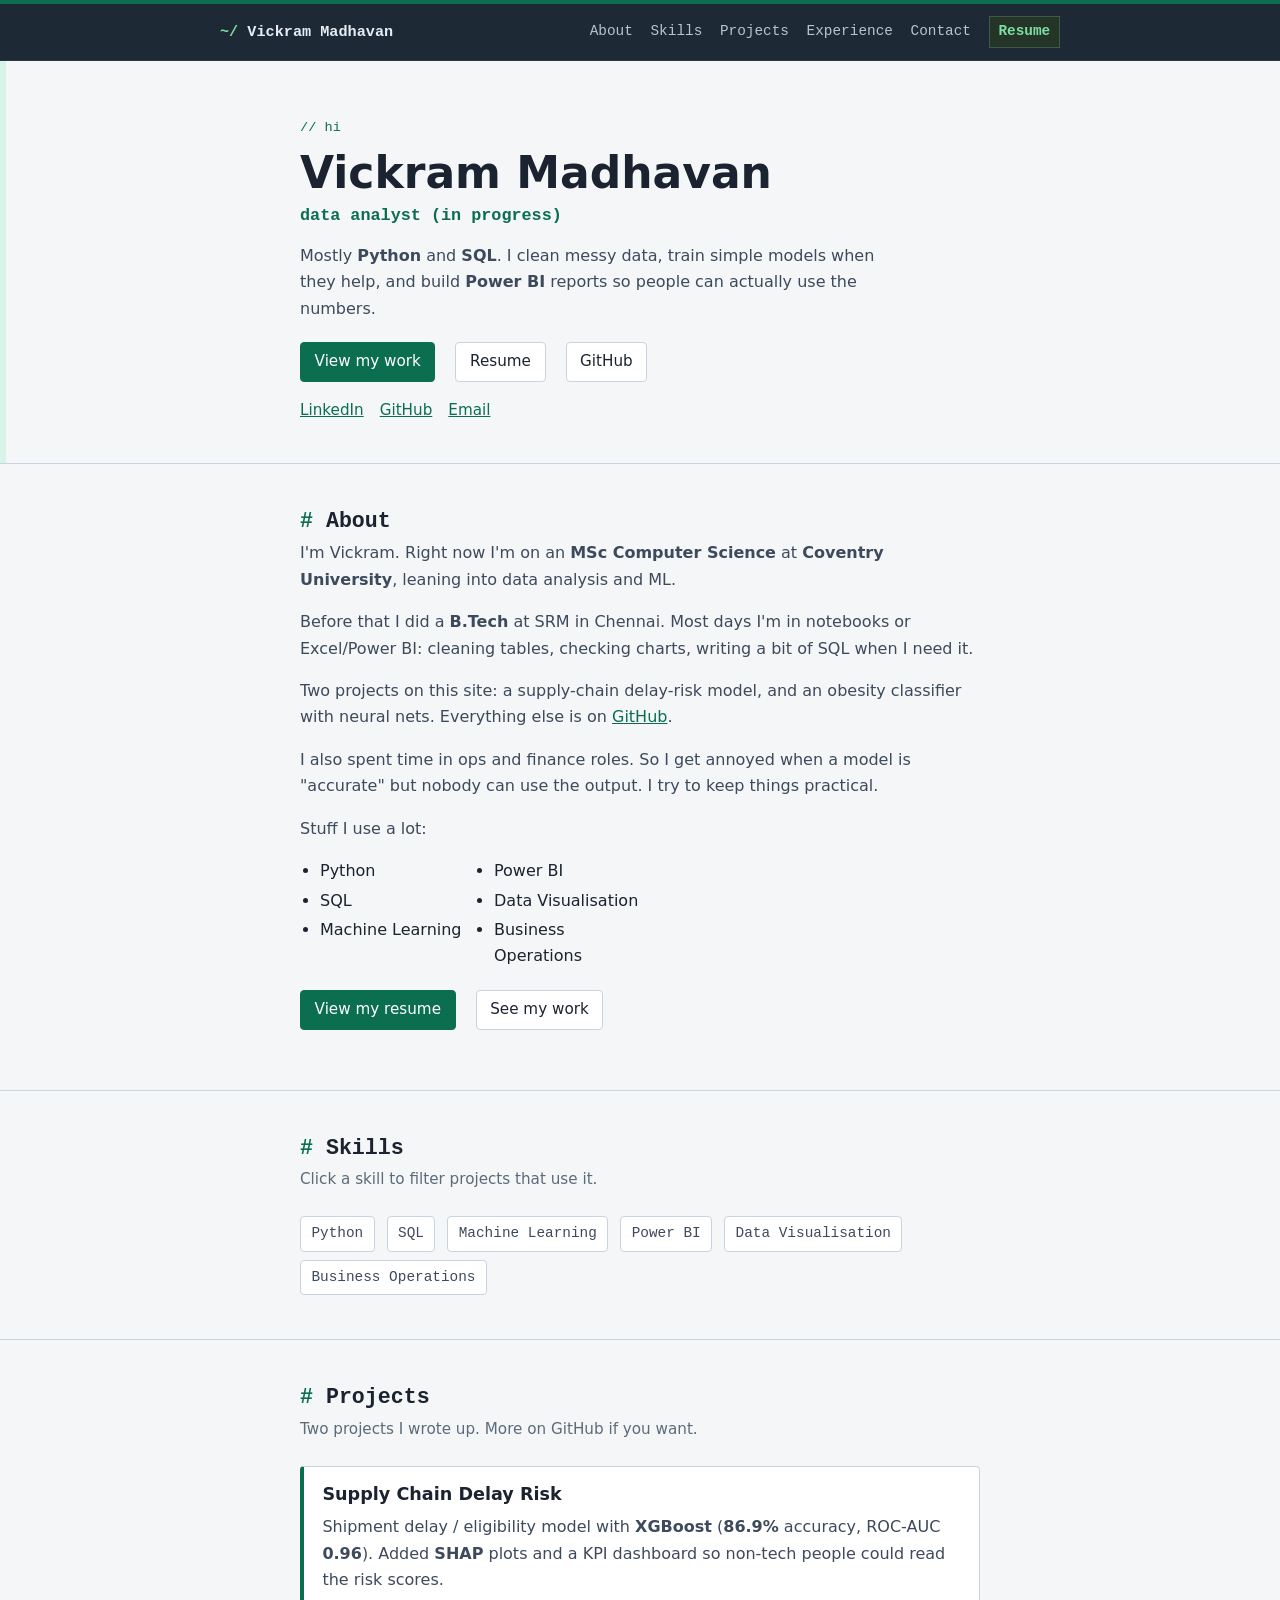
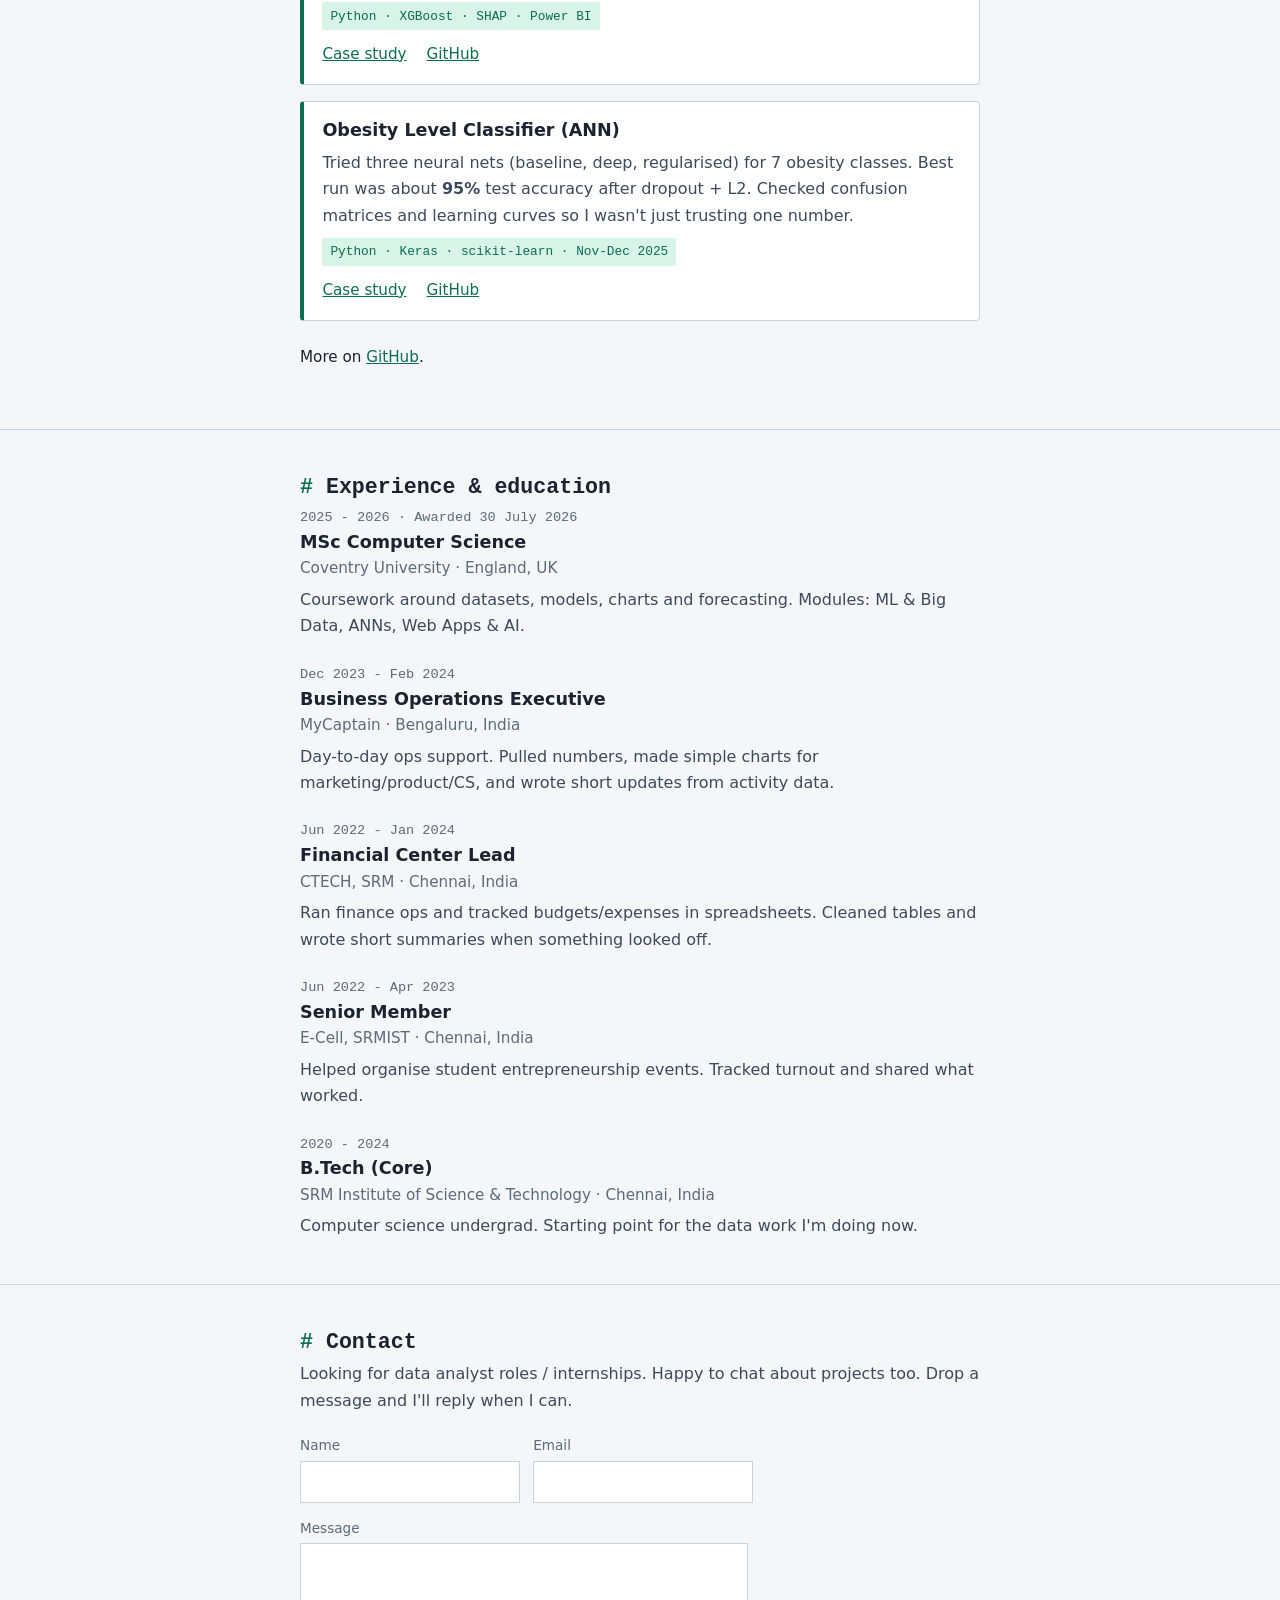
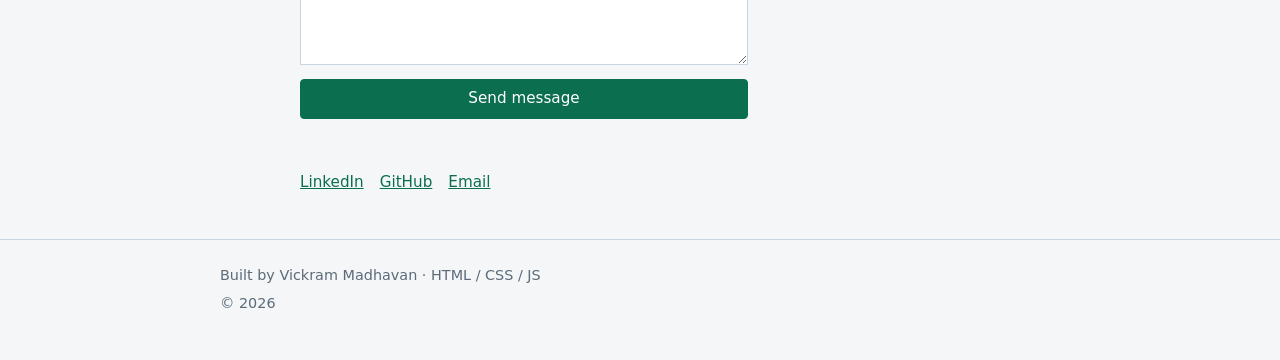
==== commit 369eeb9c: "Add simple developer colors and more natural copy. Green accent theme, darker nav, mono labels. Rewr" ====
--- a/index.html
+++ b/index.html
@@ -41,7 +41,7 @@
   }
   </script>
 
-  <link rel="stylesheet" href="styles.css?v=18" />
+  <link rel="stylesheet" href="styles.css?v=19" />
 </head>
 <body>
   <header class="nav" id="nav">
@@ -64,13 +64,13 @@
   <main>
     <section class="hero" id="home">
       <div class="container">
-        <p class="hero__greeting">Hi, my name is</p>
+        <p class="hero__greeting">// hi</p>
         <h1 class="hero__name">Vickram Madhavan</h1>
-        <h2 class="hero__tagline">Aspiring Data Analyst</h2>
+        <h2 class="hero__tagline">data analyst (in progress)</h2>
         <p class="hero__desc">
-          I work with <strong>Python, SQL, machine learning, Power BI</strong> and
-          <strong>data visualisation</strong> to clean messy datasets and turn them into
-          clear reports and dashboards.
+          Mostly <strong>Python</strong> and <strong>SQL</strong>. I clean messy data,
+          train simple models when they help, and build <strong>Power BI</strong> reports
+          so people can actually use the numbers.
         </p>
         <div class="hero__cta">
           <a href="#projects" class="btn btn--primary">View my work</a>
@@ -90,29 +90,24 @@
         <h2 class="section__title">About</h2>
         <div class="about">
           <p>
-            I'm Vickram, an aspiring <strong>Data Analyst</strong>. I'm doing an
-            <strong>MSc in Computer Science</strong> at <strong>Coventry University</strong>,
-            focused on <strong>data analysis</strong>, <strong>machine learning</strong>,
-            and dashboards.
-          </p>
-          <p>
-            I did my <strong>B.Tech</strong> at SRM Institute of Science &amp; Technology
-            in Chennai, then moved to the UK. Day to day I write
-            <strong>Python</strong> and <strong>SQL</strong>, clean datasets, train models,
-            and put results into <strong>Power BI</strong> and other
-            <strong>data visualisations</strong>.
-          </p>
-          <p>
-            On this site I feature two projects: a <strong>supply-chain delay-risk DSS</strong>
-            and an <strong>obesity-level ANN classifier</strong>. More work is on my
+            I'm Vickram. Right now I'm on an <strong>MSc Computer Science</strong> at
+            <strong>Coventry University</strong>, leaning into data analysis and ML.
+          </p>
+          <p>
+            Before that I did a <strong>B.Tech</strong> at SRM in Chennai. Most days I'm
+            in notebooks or Excel/Power BI: cleaning tables, checking charts, writing a bit
+            of SQL when I need it.
+          </p>
+          <p>
+            Two projects on this site: a supply-chain delay-risk model, and an obesity
+            classifier with neural nets. Everything else is on
             <a href="https://github.com/analysisbot-bi" target="_blank" rel="noopener">GitHub</a>.
           </p>
           <p>
-            Before focusing on data I worked in <strong>business operations</strong> and
-            finance. That background matters: I care about accuracy, but I also care whether
-            the output helps someone make a decision.
-          </p>
-          <p>Tools I use most:</p>
+            I also spent time in ops and finance roles. So I get annoyed when a model is
+            "accurate" but nobody can use the output. I try to keep things practical.
+          </p>
+          <p>Stuff I use a lot:</p>
           <ul class="about__list">
             <li>Python</li>
             <li>SQL</li>
@@ -140,7 +135,7 @@
     <section class="section" id="projects">
       <div class="container">
         <h2 class="section__title">Projects</h2>
-        <p class="section__hint">Two featured projects. The rest are on GitHub.</p>
+        <p class="section__hint">Two projects I wrote up. More on GitHub if you want.</p>
         <div class="projects-filter" id="projectsFilter" hidden>
           <span id="projectsFilterText"></span>
           <button type="button" class="projects-filter__clear" id="projectsFilterClear">Clear filter</button>
@@ -162,31 +157,31 @@
             <span class="timeline__date">2025 - 2026 · Awarded 30 July 2026</span>
             <h3>MSc Computer Science</h3>
             <p class="timeline__org">Coventry University · England, UK</p>
-            <p>Studied large datasets, predictive models, visualisation and forecasting for <strong>Data Analyst</strong> work. Modules included Machine Learning &amp; Big Data, Artificial Neural Networks, and Web Applications &amp; AI.</p>
+            <p>Coursework around datasets, models, charts and forecasting. Modules: ML &amp; Big Data, ANNs, Web Apps &amp; AI.</p>
           </div>
           <div class="timeline__item">
             <span class="timeline__date">Dec 2023 - Feb 2024</span>
             <h3>Business Operations Executive</h3>
             <p class="timeline__org">MyCaptain · Bengaluru, India</p>
-            <p>Supported day-to-day ops across teams. Pulled operational numbers, built simple <strong>data visualisations</strong> and progress charts for marketing, product and customer-success, and wrote short reports from activity data.</p>
+            <p>Day-to-day ops support. Pulled numbers, made simple charts for marketing/product/CS, and wrote short updates from activity data.</p>
           </div>
           <div class="timeline__item">
             <span class="timeline__date">Jun 2022 - Jan 2024</span>
             <h3>Financial Center Lead</h3>
             <p class="timeline__org">CTECH, SRM · Chennai, India</p>
-            <p>Led finance ops and did <strong>data analysis</strong> on budgets, expenses and funding. Cleaned spreadsheets into usable tables and wrote summary reports on trends and risks to support decisions.</p>
+            <p>Ran finance ops and tracked budgets/expenses in spreadsheets. Cleaned tables and wrote short summaries when something looked off.</p>
           </div>
           <div class="timeline__item">
             <span class="timeline__date">Jun 2022 - Apr 2023</span>
             <h3>Senior Member</h3>
             <p class="timeline__org">E-Cell, SRMIST · Chennai, India</p>
-            <p>Helped run entrepreneurship events with student teams. Coordinated plans, tracked participation numbers, and shared what worked with organisers.</p>
+            <p>Helped organise student entrepreneurship events. Tracked turnout and shared what worked.</p>
           </div>
           <div class="timeline__item">
             <span class="timeline__date">2020 - 2024</span>
             <h3>B.Tech (Core)</h3>
             <p class="timeline__org">SRM Institute of Science &amp; Technology · Chennai, India</p>
-            <p>Bachelor of Technology in computer science. This is the foundation I built on for <strong>Data Analyst</strong> work.</p>
+            <p>Computer science undergrad. Starting point for the data work I'm doing now.</p>
           </div>
         </div>
       </div>
@@ -196,8 +191,8 @@
       <div class="container">
         <h2 class="section__title">Contact</h2>
         <p class="contact__desc">
-          Open to <strong>data analyst</strong> roles, internships, and project chats.
-          If you have a question or a role in mind, email me and I'll get back to you.
+          Looking for data analyst roles / internships. Happy to chat about projects too.
+          Drop a message and I'll reply when I can.
         </p>
         <form class="contact__form" id="contactForm" novalidate>
           <div class="form-row">
@@ -228,7 +223,7 @@
 
   <footer class="footer">
     <div class="footer__inner">
-      <p>Hand-coded with HTML, CSS &amp; JavaScript by Vickram Madhavan</p>
+      <p>Built by Vickram Madhavan · HTML / CSS / JS</p>
       <p class="footer__small">© <span id="year"></span></p>
     </div>
   </footer>
@@ -252,7 +247,7 @@
     </div>
   </div>
 
-  <script src="content.js?v=18"></script>
-  <script src="script.js?v=18"></script>
+  <script src="content.js?v=19"></script>
+  <script src="script.js?v=19"></script>
 </body>
 </html>
--- a/styles.css
+++ b/styles.css
@@ -1,19 +1,23 @@
 /* =========================================================
-   Vickram Madhavan — portfolio styles
-   Classic light theme. Edit colors in :root below.
+   Vickram Madhavan portfolio styles
+   Simple developer theme. Edit colors in :root below.
    ========================================================= */
 
 /* ----- TOKENS ----- */
 :root {
-  --bg: #f7f7f2;
-  --bg-soft: #efefe8;
-  --text: #1a1a1a;
-  --text-dim: #444;
-  --text-mute: #666;
-  --border: #ccc;
-  --link: #0645ad;
-  --link-hover: #0b0080;
-  --accent: #1a1a1a;
+  --bg: #f4f6f8;
+  --bg-soft: #e8eef2;
+  --surface: #ffffff;
+  --text: #1b2330;
+  --text-dim: #3d4a5c;
+  --text-mute: #5c6b7a;
+  --border: #c9d4de;
+  --link: #0b6e4f;
+  --link-hover: #08553c;
+  --accent: #0b6e4f;
+  --accent-soft: #d8f3e7;
+  --code-bg: #1e2936;
+  --code-text: #e6edf3;
   --max: 720px;
   --wide: 880px;
   --serif: Georgia, "Times New Roman", Times, serif;
@@ -31,13 +35,14 @@
   line-height: 1.65;
   color: var(--text);
   background: var(--bg);
+  border-top: 4px solid var(--accent);
 }
 a { color: var(--link); }
 a:hover { color: var(--link-hover); }
 img { max-width: 100%; height: auto; display: block; }
 ul { padding-left: 1.25rem; }
 h1, h2, h3 {
-  font-family: var(--serif);
+  font-family: var(--sans);
   font-weight: 700;
   line-height: 1.25;
   color: var(--text);
@@ -56,8 +61,8 @@
   position: sticky;
   top: 0;
   z-index: 50;
-  background: var(--bg);
-  border-bottom: 1px solid var(--border);
+  background: var(--code-bg);
+  border-bottom: 1px solid #2a3848;
 }
 .nav__inner {
   max-width: var(--wide);
@@ -69,40 +74,48 @@
   gap: 1rem;
 }
 .nav__logo {
-  font-family: var(--serif);
-  font-weight: 700;
-  color: var(--text);
+  font-family: var(--mono);
+  font-weight: 600;
+  font-size: 0.95rem;
+  color: var(--code-text);
   text-decoration: none;
   white-space: nowrap;
 }
-.nav__logo:hover { color: var(--text); text-decoration: underline; }
+.nav__logo:hover { color: #7ddea4; text-decoration: none; }
+.nav__logo::before {
+  content: "~/ ";
+  color: #7ddea4;
+}
 .nav__links {
   display: flex;
   flex-wrap: wrap;
   gap: 0.85rem 1.1rem;
   align-items: center;
-  font-size: 0.95rem;
+  font-size: 0.9rem;
+  font-family: var(--mono);
 }
 .nav__links a {
-  color: var(--text-dim);
+  color: #b7c4d1;
   text-decoration: none;
 }
-.nav__links a:hover { color: var(--link); text-decoration: underline; }
+.nav__links a:hover { color: #7ddea4; text-decoration: underline; }
 .nav__resume {
   font-weight: 600;
-  color: var(--text) !important;
-  border: 1px solid var(--border);
+  color: #7ddea4 !important;
+  border: 1px solid #3d5a4a;
+  background: #243528;
   padding: 0.2rem 0.55rem;
 }
 .nav__toggle {
   display: none;
-  background: none;
-  border: 1px solid var(--border);
+  background: #243040;
+  border: 1px solid #3a4a5c;
+  color: var(--code-text);
   padding: 0.35rem 0.5rem;
   cursor: pointer;
   font: inherit;
 }
-.nav__toggle-label { font-size: 0.85rem; }
+.nav__toggle-label { font-size: 0.85rem; font-family: var(--mono); }
 
 @media (max-width: 640px) {
   .nav__toggle { display: inline-block; }
@@ -121,11 +134,14 @@
 .hero {
   padding: 3.5rem 0 2.5rem;
   border-bottom: 1px solid var(--border);
+  background:
+    linear-gradient(90deg, var(--accent-soft) 0, var(--accent-soft) 6px, transparent 6px);
 }
 .hero__greeting {
   margin: 0 0 0.35rem;
-  color: var(--text-mute);
-  font-size: 0.95rem;
+  color: var(--accent);
+  font-size: 0.85rem;
+  font-family: var(--mono);
 }
 .hero__name {
   margin: 0 0 0.35rem;
@@ -133,10 +149,10 @@
 }
 .hero__tagline {
   margin: 0 0 1rem;
-  font-family: var(--sans);
-  font-size: 1.15rem;
+  font-family: var(--mono);
+  font-size: 1.05rem;
   font-weight: 600;
-  color: var(--text-dim);
+  color: var(--accent);
 }
 .hero__desc {
   margin: 0 0 1.25rem;
@@ -162,24 +178,28 @@
   font-size: 0.95rem;
   padding: 0.4rem 0.85rem;
   border: 1px solid var(--border);
-  background: var(--bg);
+  background: var(--surface);
   color: var(--text);
   text-decoration: none;
   cursor: pointer;
+  border-radius: 4px;
 }
 .btn:hover {
   background: var(--bg-soft);
   color: var(--text);
+  border-color: var(--accent);
 }
 .btn--primary {
-  background: var(--text);
-  color: var(--bg);
-  border-color: var(--text);
+  background: var(--accent);
+  color: #fff;
+  border-color: var(--accent);
 }
 .btn--primary:hover {
-  background: #333;
-  color: var(--bg);
-}
+  background: var(--link-hover);
+  color: #fff;
+}
+
+.footer a { color: var(--accent); }
 
 /* ----- SECTIONS ----- */
 .section {
@@ -188,7 +208,12 @@
 }
 .section__title {
   margin: 0 0 0.35rem;
-  font-size: 1.5rem;
+  font-size: 1.35rem;
+  font-family: var(--mono);
+}
+.section__title::before {
+  content: "# ";
+  color: var(--accent);
 }
 .section__hint {
   margin: 0 0 1.5rem;
@@ -216,20 +241,20 @@
 }
 .skill-chip {
   font: inherit;
-  font-size: 0.95rem;
-  background: none;
-  border: none;
-  border-bottom: 1px solid transparent;
-  color: var(--link);
+  font-size: 0.9rem;
+  font-family: var(--mono);
+  background: var(--surface);
+  border: 1px solid var(--border);
+  color: var(--text-dim);
   cursor: pointer;
-  padding: 0.15rem 0;
-  text-decoration: underline;
-  text-underline-offset: 3px;
+  padding: 0.3rem 0.65rem;
+  border-radius: 4px;
 }
 .skill-chip:hover,
 .skill-chip.is-active {
-  color: var(--link-hover);
-  border-bottom-color: var(--link-hover);
+  color: var(--accent);
+  border-color: var(--accent);
+  background: var(--accent-soft);
 }
 
 /* ----- PROJECTS ----- */
@@ -252,20 +277,19 @@
 .projects {
   display: flex;
   flex-direction: column;
-  gap: 1.75rem;
+  gap: 1rem;
 }
 .project {
-  padding-bottom: 1.75rem;
-  border-bottom: 1px dotted var(--border);
-}
-.project:last-child {
-  border-bottom: none;
-  padding-bottom: 0;
+  padding: 1.1rem 1.15rem;
+  border: 1px solid var(--border);
+  border-left: 4px solid var(--accent);
+  background: var(--surface);
+  border-radius: 4px;
 }
 .project[hidden] { display: none; }
 .project__title {
   margin: 0 0 0.5rem;
-  font-size: 1.2rem;
+  font-size: 1.1rem;
 }
 .project__desc {
   margin: 0 0 0.5rem;
@@ -274,8 +298,12 @@
 .project__tech {
   margin: 0 0 0.75rem;
   font-family: var(--mono);
-  font-size: 0.85rem;
-  color: var(--text-mute);
+  font-size: 0.8rem;
+  color: var(--accent);
+  background: var(--accent-soft);
+  display: inline-block;
+  padding: 0.2rem 0.5rem;
+  border-radius: 3px;
 }
 .project__links {
   display: flex;
@@ -422,9 +450,9 @@
   background: var(--bg-soft);
 }
 .resume-modal__title {
-  font-family: var(--serif);
+  font-family: var(--mono);
   font-weight: 700;
-  font-size: 0.95rem;
+  font-size: 0.9rem;
 }
 .resume-modal__actions {
   display: flex;
@@ -493,7 +521,8 @@
 }
 .page-banner h1 {
   margin: 0 0 0.75rem;
-  font-size: clamp(1.4rem, 3.5vw, 1.9rem);
+  font-size: clamp(1.35rem, 3.5vw, 1.85rem);
+  font-family: var(--mono);
 }
 .page-banner__lead {
   margin: 0;
@@ -539,20 +568,25 @@
 .case__aside { }
 .case__panel {
   border: 1px solid var(--border);
+  border-top: 3px solid var(--accent);
   padding: 0.85rem 1rem;
   margin-bottom: 1rem;
-  background: #fff;
+  background: var(--surface);
+  border-radius: 4px;
 }
 .case__panel h3 {
   margin: 0 0 0.65rem;
-  font-size: 0.95rem;
+  font-size: 0.9rem;
+  font-family: var(--mono);
+  color: var(--accent);
 }
 .case__result { margin-bottom: 0.65rem; }
 .case__result-num {
   display: block;
-  font-family: var(--serif);
-  font-size: 1.5rem;
+  font-family: var(--mono);
+  font-size: 1.4rem;
   font-weight: 700;
+  color: var(--accent);
 }
 .case__result-label {
   font-size: 0.85rem;
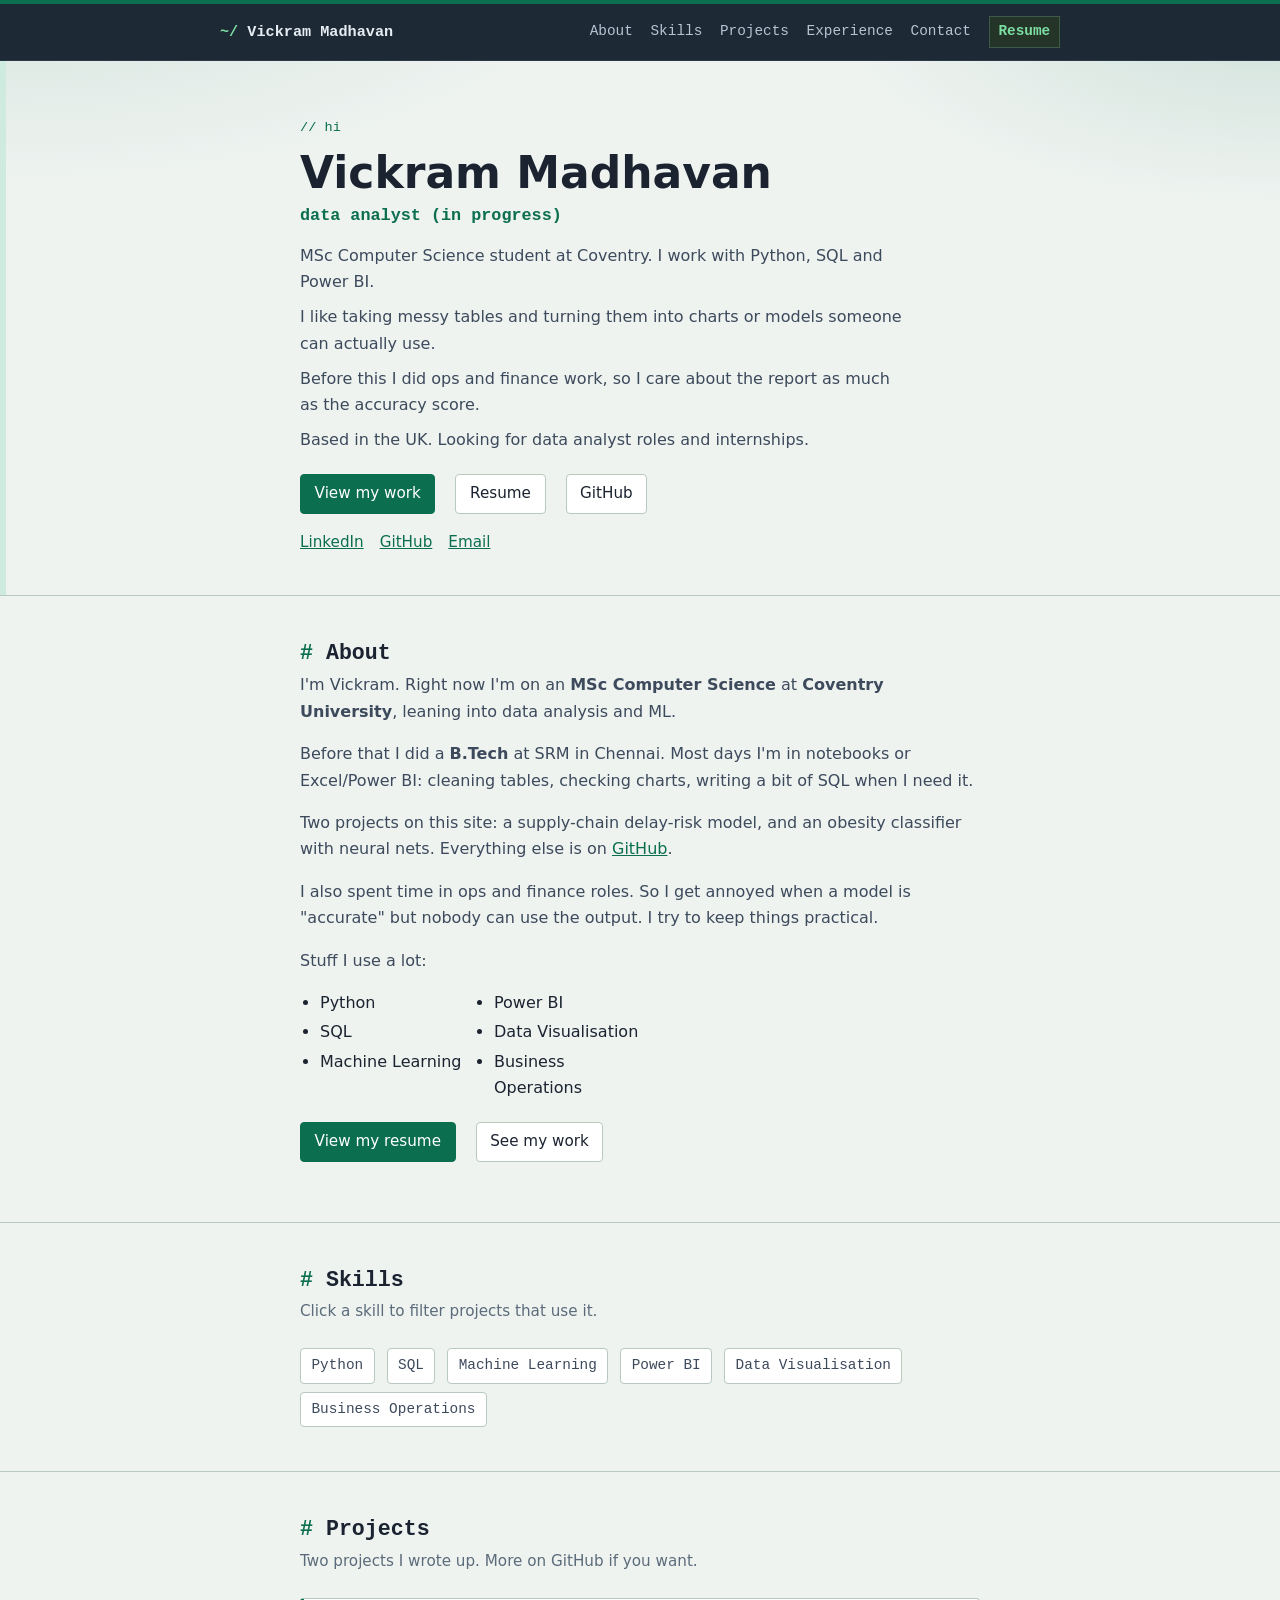
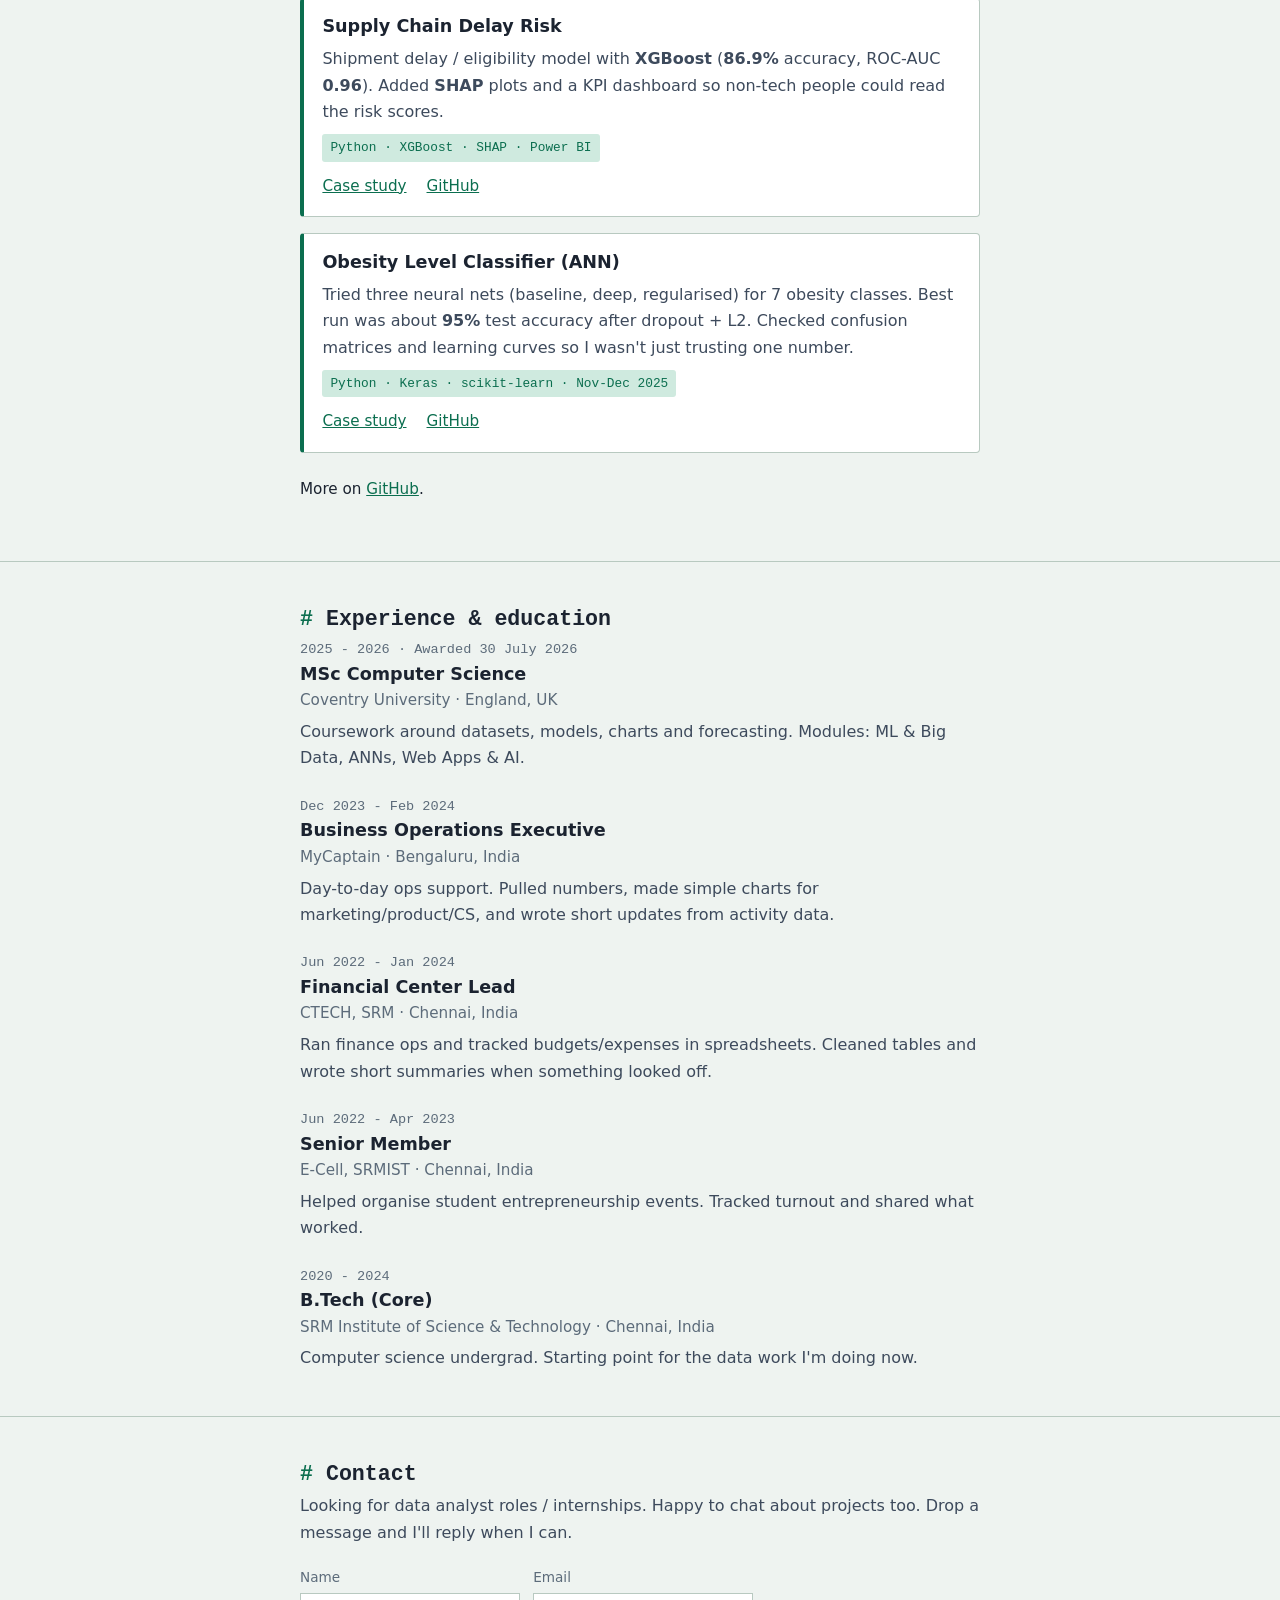
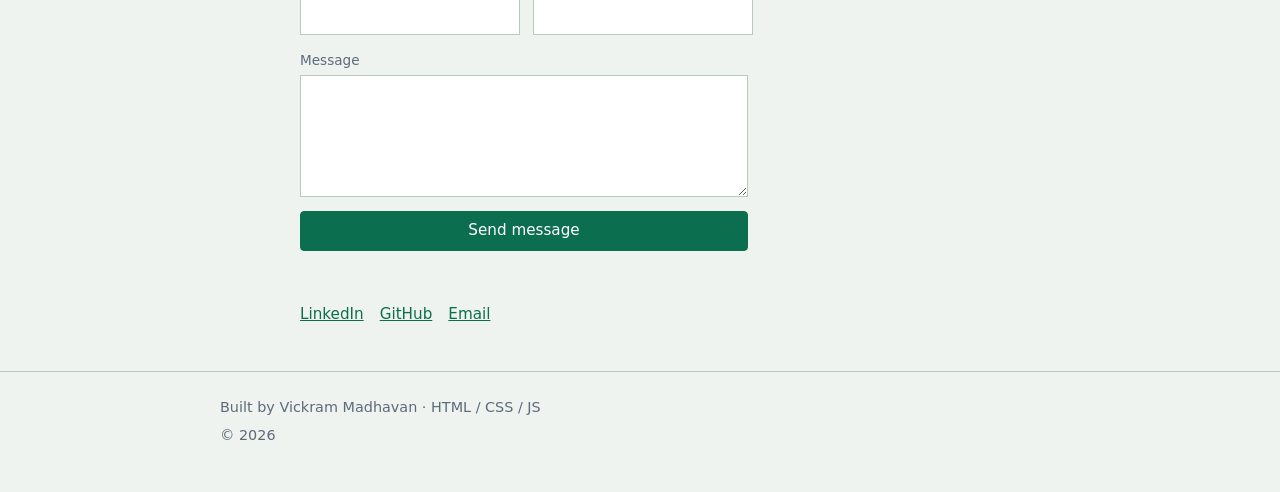
==== commit 4dc9bb3d: "Add light/dark accents and rewrite hero intro. Soft green background wash adapts with prefers-color-" ====
--- a/index.html
+++ b/index.html
@@ -41,7 +41,7 @@
   }
   </script>
 
-  <link rel="stylesheet" href="styles.css?v=19" />
+  <link rel="stylesheet" href="styles.css?v=20" />
 </head>
 <body>
   <header class="nav" id="nav">
@@ -68,9 +68,16 @@
         <h1 class="hero__name">Vickram Madhavan</h1>
         <h2 class="hero__tagline">data analyst (in progress)</h2>
         <p class="hero__desc">
-          Mostly <strong>Python</strong> and <strong>SQL</strong>. I clean messy data,
-          train simple models when they help, and build <strong>Power BI</strong> reports
-          so people can actually use the numbers.
+          MSc Computer Science student at Coventry. I work with Python, SQL and Power BI.
+        </p>
+        <p class="hero__desc">
+          I like taking messy tables and turning them into charts or models someone can actually use.
+        </p>
+        <p class="hero__desc">
+          Before this I did ops and finance work, so I care about the report as much as the accuracy score.
+        </p>
+        <p class="hero__desc">
+          Based in the UK. Looking for data analyst roles and internships.
         </p>
         <div class="hero__cta">
           <a href="#projects" class="btn btn--primary">View my work</a>
@@ -247,7 +254,7 @@
     </div>
   </div>
 
-  <script src="content.js?v=19"></script>
-  <script src="script.js?v=19"></script>
+  <script src="content.js?v=20"></script>
+  <script src="script.js?v=20"></script>
 </body>
 </html>
--- a/styles.css
+++ b/styles.css
@@ -1,28 +1,59 @@
 /* =========================================================
    Vickram Madhavan portfolio styles
-   Simple developer theme. Edit colors in :root below.
+   Simple developer theme with light + dark support.
+   Edit colors in :root / dark block below.
    ========================================================= */
 
-/* ----- TOKENS ----- */
+/* ----- TOKENS (light) ----- */
 :root {
-  --bg: #f4f6f8;
-  --bg-soft: #e8eef2;
+  --bg: #eef3f0;
+  --bg-soft: #e2ebe6;
   --surface: #ffffff;
   --text: #1b2330;
   --text-dim: #3d4a5c;
   --text-mute: #5c6b7a;
-  --border: #c9d4de;
+  --border: #b8c9c0;
   --link: #0b6e4f;
   --link-hover: #08553c;
   --accent: #0b6e4f;
-  --accent-soft: #d8f3e7;
+  --accent-soft: #cfeadf;
+  --accent-glow: rgba(11, 110, 79, 0.14);
   --code-bg: #1e2936;
   --code-text: #e6edf3;
+  --nav-border: #2a3848;
+  --nav-link: #b7c4d1;
+  --nav-hover: #7ddea4;
+  --nav-resume-bg: #243528;
+  --nav-resume-border: #3d5a4a;
   --max: 720px;
   --wide: 880px;
-  --serif: Georgia, "Times New Roman", Times, serif;
   --sans: system-ui, -apple-system, "Segoe UI", Roboto, Helvetica, Arial, sans-serif;
   --mono: ui-monospace, "Cascadia Code", "Courier New", monospace;
+}
+
+/* ----- TOKENS (dark) ----- */
+@media (prefers-color-scheme: dark) {
+  :root {
+    --bg: #12181f;
+    --bg-soft: #1a222c;
+    --surface: #1a2330;
+    --text: #e8eef4;
+    --text-dim: #b7c4d1;
+    --text-mute: #8a9aab;
+    --border: #2f3d4c;
+    --link: #6fdbb0;
+    --link-hover: #9aecc8;
+    --accent: #3ecf8e;
+    --accent-soft: #1a3a2e;
+    --accent-glow: rgba(62, 207, 142, 0.12);
+    --code-bg: #0d1218;
+    --code-text: #e6edf3;
+    --nav-border: #1f2a36;
+    --nav-link: #a8b6c4;
+    --nav-hover: #6fdbb0;
+    --nav-resume-bg: #163528;
+    --nav-resume-border: #2f5a45;
+  }
 }
 
 /* ----- RESET / BASE ----- */
@@ -34,7 +65,11 @@
   font-size: 1rem;
   line-height: 1.65;
   color: var(--text);
-  background: var(--bg);
+  background-color: var(--bg);
+  background-image:
+    radial-gradient(ellipse 90% 55% at 0% -10%, var(--accent-glow), transparent 55%),
+    radial-gradient(ellipse 70% 45% at 100% 0%, var(--accent-glow), transparent 50%);
+  background-attachment: fixed;
   border-top: 4px solid var(--accent);
 }
 a { color: var(--link); }
@@ -62,7 +97,7 @@
   top: 0;
   z-index: 50;
   background: var(--code-bg);
-  border-bottom: 1px solid #2a3848;
+  border-bottom: 1px solid var(--nav-border);
 }
 .nav__inner {
   max-width: var(--wide);
@@ -81,10 +116,10 @@
   text-decoration: none;
   white-space: nowrap;
 }
-.nav__logo:hover { color: #7ddea4; text-decoration: none; }
+.nav__logo:hover { color: var(--nav-hover); text-decoration: none; }
 .nav__logo::before {
   content: "~/ ";
-  color: #7ddea4;
+  color: var(--nav-hover);
 }
 .nav__links {
   display: flex;
@@ -95,21 +130,21 @@
   font-family: var(--mono);
 }
 .nav__links a {
-  color: #b7c4d1;
+  color: var(--nav-link);
   text-decoration: none;
 }
-.nav__links a:hover { color: #7ddea4; text-decoration: underline; }
+.nav__links a:hover { color: var(--nav-hover); text-decoration: underline; }
 .nav__resume {
   font-weight: 600;
-  color: #7ddea4 !important;
-  border: 1px solid #3d5a4a;
-  background: #243528;
+  color: var(--nav-hover) !important;
+  border: 1px solid var(--nav-resume-border);
+  background: var(--nav-resume-bg);
   padding: 0.2rem 0.55rem;
 }
 .nav__toggle {
   display: none;
-  background: #243040;
-  border: 1px solid #3a4a5c;
+  background: var(--bg-soft);
+  border: 1px solid var(--border);
   color: var(--code-text);
   padding: 0.35rem 0.5rem;
   cursor: pointer;
@@ -134,8 +169,7 @@
 .hero {
   padding: 3.5rem 0 2.5rem;
   border-bottom: 1px solid var(--border);
-  background:
-    linear-gradient(90deg, var(--accent-soft) 0, var(--accent-soft) 6px, transparent 6px);
+  background: linear-gradient(90deg, var(--accent-soft) 0, var(--accent-soft) 6px, transparent 6px);
 }
 .hero__greeting {
   margin: 0 0 0.35rem;
@@ -155,9 +189,12 @@
   color: var(--accent);
 }
 .hero__desc {
-  margin: 0 0 1.25rem;
+  margin: 0 0 0.55rem;
   color: var(--text-dim);
   max-width: 38rem;
+}
+.hero__desc:last-of-type {
+  margin-bottom: 1.25rem;
 }
 .hero__cta {
   display: flex;
@@ -383,7 +420,7 @@
   font: inherit;
   padding: 0.45rem 0.55rem;
   border: 1px solid var(--border);
-  background: #fff;
+  background: var(--surface);
   color: var(--text);
 }
 .form-group input:focus,
@@ -435,7 +472,7 @@
   width: min(860px, 94vw);
   max-height: 90vh;
   margin: 5vh auto;
-  background: #fff;
+  background: var(--surface);
   border: 1px solid var(--border);
   display: flex;
   flex-direction: column;
@@ -465,14 +502,14 @@
   font-size: 0.85rem;
   padding: 0.25rem 0.55rem;
   border: 1px solid var(--border);
-  background: #fff;
+  background: var(--surface);
   color: var(--text);
   text-decoration: none;
 }
 .resume-modal__btn--primary {
-  background: var(--text);
+  background: var(--accent);
   color: #fff;
-  border-color: var(--text);
+  border-color: var(--accent);
 }
 .resume-modal__close {
   font: inherit;
@@ -486,7 +523,7 @@
 .resume-modal__body {
   overflow: auto;
   padding: 1rem;
-  background: #e8e8e0;
+  background: var(--bg-soft);
 }
 .resume-modal__pages {
   display: flex;
@@ -497,7 +534,7 @@
 .resume-modal__page {
   width: 100%;
   max-width: 700px;
-  background: #fff;
+  background: var(--surface);
   border: 1px solid var(--border);
 }
 
@@ -626,7 +663,7 @@
 .case-chart {
   margin: 0;
   border: 1px solid var(--border);
-  background: #fff;
+  background: var(--surface);
   padding: 0.5rem;
 }
 .case-chart img { width: 100%; }
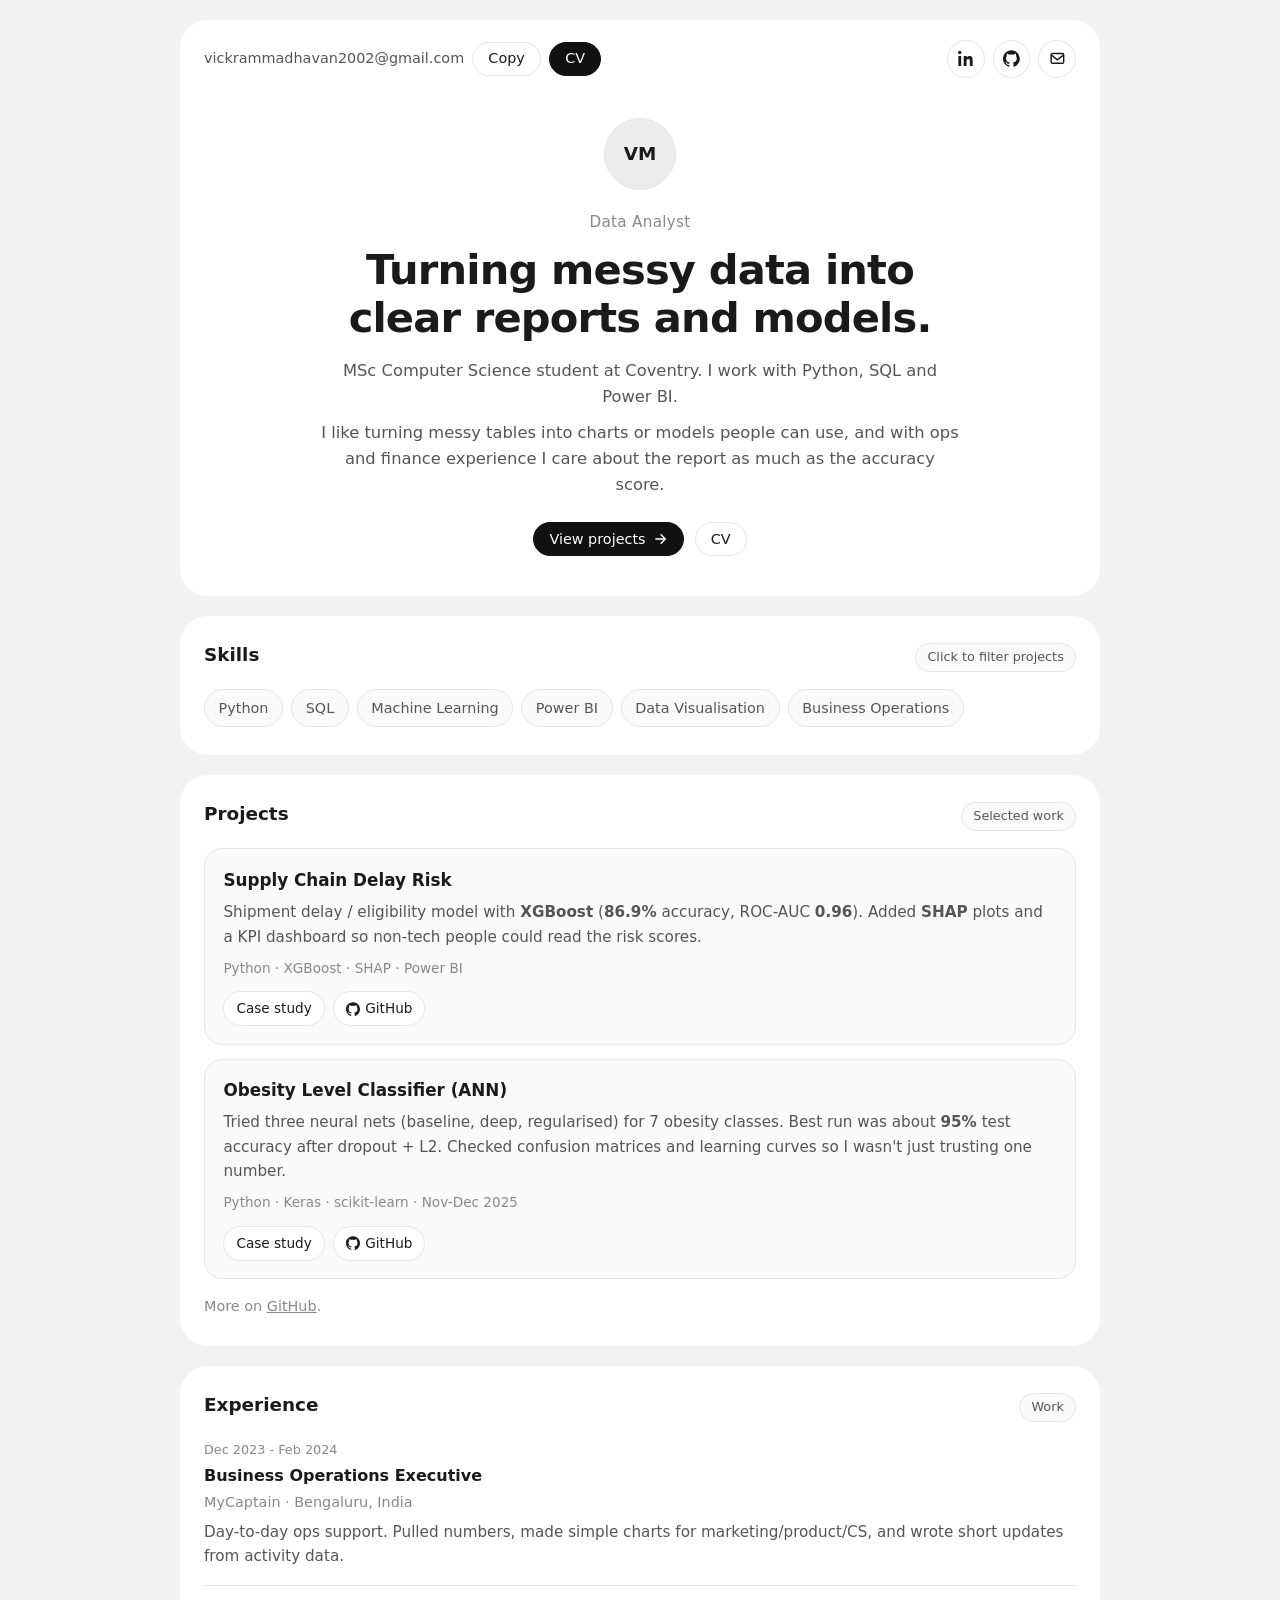
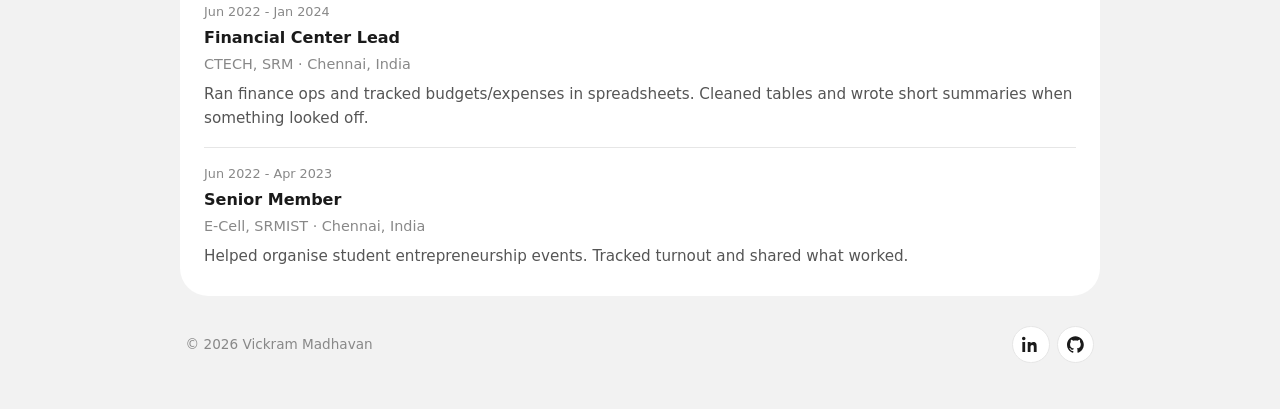
==== commit c4040c81: "Redesign to light minimal layout like reference. Merge hero and about, drop education and contact fo" ====
--- a/index.html
+++ b/index.html
@@ -3,243 +3,154 @@
 <head>
   <meta charset="UTF-8" />
   <meta name="viewport" content="width=device-width, initial-scale=1.0" />
-  <title>Vickram Madhavan | Data Analyst | MSc Computer Science</title>
-  <meta name="description" content="Vickram Madhavan is a Data Analyst and MSc Computer Science graduate focused on data analysis, machine learning, and data visualisation. Portfolio, projects, and resume." />
+  <title>Vickram Madhavan | Data Analyst</title>
+  <meta name="description" content="Vickram Madhavan, Data Analyst. MSc Computer Science at Coventry. Python, SQL, Power BI, and practical data projects." />
   <meta name="author" content="Vickram Madhavan" />
-  <meta name="keywords" content="Vickram Madhavan, data analyst, machine learning, Power BI, Python, MSc Computer Science, Coventry University" />
   <meta name="robots" content="index, follow, max-image-preview:large" />
-  <link rel="canonical" href="https://analysisbot-bi.github.io/portfolio/" />
+  <link rel="canonical" href="https://vickram-madhavan.github.io/" />
 
   <meta property="og:type" content="website" />
   <meta property="og:site_name" content="Vickram Madhavan" />
   <meta property="og:title" content="Vickram Madhavan | Data Analyst" />
-  <meta property="og:description" content="MSc Computer Science graduate focused on data analysis, machine learning, and data visualisation. Portfolio, projects, and resume." />
-  <meta property="og:url" content="https://analysisbot-bi.github.io/portfolio/" />
+  <meta property="og:description" content="Data Analyst. MSc Computer Science at Coventry. Python, SQL, Power BI, and practical data projects." />
+  <meta property="og:url" content="https://vickram-madhavan.github.io/" />
 
   <meta name="twitter:card" content="summary" />
   <meta name="twitter:title" content="Vickram Madhavan | Data Analyst" />
-  <meta name="twitter:description" content="MSc Computer Science graduate focused on data analysis, machine learning, and data visualisation." />
+  <meta name="twitter:description" content="Data Analyst. MSc Computer Science at Coventry. Python, SQL, Power BI." />
 
   <script type="application/ld+json">
   {
     "@context": "https://schema.org",
     "@type": "Person",
     "name": "Vickram Madhavan",
-    "url": "https://analysisbot-bi.github.io/portfolio/",
+    "url": "https://vickram-madhavan.github.io/",
     "jobTitle": "Data Analyst",
-    "description": "MSc Computer Science graduate focused on data analysis, machine learning, and data visualisation.",
     "email": "mailto:vickrammadhavan2002@gmail.com",
-    "alumniOf": {
-      "@type": "CollegeOrUniversity",
-      "name": "Coventry University"
-    },
-    "knowsAbout": ["Data Analysis", "Machine Learning", "Big Data", "Python", "SQL", "Power BI", "Data Visualisation", "Business Operations"],
     "sameAs": [
       "https://www.linkedin.com/in/vickram-madhavan-746344226/",
-      "https://github.com/analysisbot-bi"
+      "https://github.com/vickram-madhavan"
     ]
   }
   </script>
 
-  <link rel="stylesheet" href="styles.css?v=20" />
+  <link rel="stylesheet" href="styles.css?v=22" />
 </head>
 <body>
-  <header class="nav" id="nav">
-    <div class="nav__inner">
-      <a href="#home" class="nav__logo">Vickram Madhavan</a>
-      <button type="button" class="nav__toggle" id="navToggle" aria-label="Menu" aria-expanded="false">
-        <span class="nav__toggle-label">Menu</span>
-      </button>
-      <nav class="nav__links" id="navLinks">
-        <a href="#about">About</a>
-        <a href="#skills">Skills</a>
-        <a href="#projects">Projects</a>
-        <a href="#experience">Experience</a>
-        <a href="#contact">Contact</a>
-        <a href="#" class="nav__resume js-resume-open">Resume</a>
-      </nav>
-    </div>
-  </header>
+  <div class="wrap">
+    <section class="panel" id="home">
+      <div class="topbar">
+        <div class="topbar__left">
+          <span class="email-chip">
+            <code id="emailText">vickrammadhavan2002@gmail.com</code>
+          </span>
+          <button type="button" class="btn btn--ghost" id="copyEmail">Copy</button>
+          <a href="#" class="btn btn--dark js-resume-open">CV</a>
+          <span class="copy-toast" id="copyToast" aria-live="polite"></span>
+        </div>
+        <div class="topbar__right">
+          <a class="icon-btn" href="https://www.linkedin.com/in/vickram-madhavan-746344226/" target="_blank" rel="noopener" aria-label="LinkedIn">
+            <svg viewBox="0 0 24 24" fill="currentColor" aria-hidden="true"><path d="M4.98 3.5C4.98 4.88 3.86 6 2.5 6S0 4.88 0 3.5 1.12 1 2.5 1s2.48 1.12 2.48 2.5zM.5 8.5h4V23h-4V8.5zM8.5 8.5h3.8v2h.05c.53-1 1.83-2.05 3.77-2.05 4.03 0 4.78 2.65 4.78 6.1V23h-4v-6.6c0-1.57-.03-3.6-2.2-3.6-2.2 0-2.54 1.72-2.54 3.5V23h-4V8.5z"/></svg>
+          </a>
+          <a class="icon-btn" href="https://github.com/vickram-madhavan" target="_blank" rel="noopener" aria-label="GitHub">
+            <svg viewBox="0 0 24 24" fill="currentColor" aria-hidden="true"><path d="M12 .5C5.37.5 0 5.87 0 12.5c0 5.3 3.44 9.8 8.21 11.39.6.11.82-.26.82-.58 0-.28-.01-1.03-.02-2.02-3.34.73-4.04-1.61-4.04-1.61-.55-1.39-1.34-1.76-1.34-1.76-1.09-.75.08-.73.08-.73 1.21.09 1.85 1.24 1.85 1.24 1.07 1.84 2.81 1.31 3.5 1 .11-.78.42-1.31.76-1.61-2.67-.3-5.47-1.34-5.47-5.95 0-1.31.47-2.38 1.24-3.22-.12-.3-.54-1.52.12-3.17 0 0 1.01-.32 3.3 1.23.96-.27 1.98-.4 3-.4s2.04.13 3 .4c2.29-1.55 3.3-1.23 3.3-1.23.66 1.65.24 2.87.12 3.17.77.84 1.24 1.91 1.24 3.22 0 4.62-2.81 5.65-5.49 5.95.43.37.81 1.1.81 2.22 0 1.61-.01 2.9-.01 3.3 0 .32.22.7.83.58C20.56 22.3 24 17.8 24 12.5 24 5.87 18.63.5 12 .5z"/></svg>
+          </a>
+          <a class="icon-btn" href="mailto:vickrammadhavan2002@gmail.com" aria-label="Email">
+            <svg viewBox="0 0 24 24" fill="none" stroke="currentColor" stroke-width="2" aria-hidden="true"><rect x="3" y="5" width="18" height="14" rx="2"/><path d="M3 7l9 7 9-7"/></svg>
+          </a>
+        </div>
+      </div>
 
-  <main>
-    <section class="hero" id="home">
-      <div class="container">
-        <p class="hero__greeting">// hi</p>
-        <h1 class="hero__name">Vickram Madhavan</h1>
-        <h2 class="hero__tagline">data analyst (in progress)</h2>
-        <p class="hero__desc">
+      <div class="hero">
+        <div class="hero__avatar" aria-hidden="true">VM</div>
+        <p class="hero__role">Data Analyst</p>
+        <h1 class="hero__title">Turning messy data into clear reports and models.</h1>
+        <p class="hero__text">
           MSc Computer Science student at Coventry. I work with Python, SQL and Power BI.
         </p>
-        <p class="hero__desc">
-          I like taking messy tables and turning them into charts or models someone can actually use.
-        </p>
-        <p class="hero__desc">
-          Before this I did ops and finance work, so I care about the report as much as the accuracy score.
-        </p>
-        <p class="hero__desc">
-          Based in the UK. Looking for data analyst roles and internships.
+        <p class="hero__text">
+          I like turning messy tables into charts or models people can use, and with ops and finance experience I care about the report as much as the accuracy score.
         </p>
         <div class="hero__cta">
-          <a href="#projects" class="btn btn--primary">View my work</a>
-          <a href="#" class="btn js-resume-open">Resume</a>
-          <a href="https://github.com/analysisbot-bi" target="_blank" rel="noopener" class="btn">GitHub</a>
-        </div>
-        <div class="hero__socials">
-          <a href="https://www.linkedin.com/in/vickram-madhavan-746344226/" target="_blank" rel="noopener">LinkedIn</a>
-          <a href="https://github.com/analysisbot-bi" target="_blank" rel="noopener">GitHub</a>
-          <a href="mailto:vickrammadhavan2002@gmail.com">Email</a>
+          <a href="#projects" class="btn btn--dark">
+            View projects
+            <svg class="btn__icon" viewBox="0 0 24 24" fill="none" stroke="currentColor" stroke-width="2" aria-hidden="true"><path d="M5 12h14M13 5l7 7-7 7"/></svg>
+          </a>
+          <a href="#" class="btn js-resume-open">CV</a>
         </div>
       </div>
     </section>
 
-    <section class="section" id="about">
-      <div class="container">
-        <h2 class="section__title">About</h2>
-        <div class="about">
-          <p>
-            I'm Vickram. Right now I'm on an <strong>MSc Computer Science</strong> at
-            <strong>Coventry University</strong>, leaning into data analysis and ML.
-          </p>
-          <p>
-            Before that I did a <strong>B.Tech</strong> at SRM in Chennai. Most days I'm
-            in notebooks or Excel/Power BI: cleaning tables, checking charts, writing a bit
-            of SQL when I need it.
-          </p>
-          <p>
-            Two projects on this site: a supply-chain delay-risk model, and an obesity
-            classifier with neural nets. Everything else is on
-            <a href="https://github.com/analysisbot-bi" target="_blank" rel="noopener">GitHub</a>.
-          </p>
-          <p>
-            I also spent time in ops and finance roles. So I get annoyed when a model is
-            "accurate" but nobody can use the output. I try to keep things practical.
-          </p>
-          <p>Stuff I use a lot:</p>
-          <ul class="about__list">
-            <li>Python</li>
-            <li>SQL</li>
-            <li>Machine Learning</li>
-            <li>Power BI</li>
-            <li>Data Visualisation</li>
-            <li>Business Operations</li>
-          </ul>
-          <div class="hero__cta">
-            <a href="#" class="btn btn--primary js-resume-open">View my resume</a>
-            <a href="#projects" class="btn">See my work</a>
-          </div>
+    <section class="section section--card" id="skills">
+      <div class="section__head">
+        <h2 class="section__title">Skills</h2>
+        <span class="pill">Click to filter projects</span>
+      </div>
+      <div class="skills-list" id="skillsList"></div>
+    </section>
+
+    <section class="section section--card" id="projects">
+      <div class="section__head">
+        <h2 class="section__title">Projects</h2>
+        <span class="pill">Selected work</span>
+      </div>
+      <div class="projects-filter" id="projectsFilter" hidden>
+        <span id="projectsFilterText"></span>
+        <button type="button" class="projects-filter__clear" id="projectsFilterClear">Clear</button>
+      </div>
+      <div class="projects" id="projectsGrid"></div>
+      <p class="projects-empty" id="projectsEmpty" hidden></p>
+      <p class="projects-more">
+        More on
+        <a href="https://github.com/vickram-madhavan" target="_blank" rel="noopener">GitHub</a>.
+      </p>
+    </section>
+
+    <section class="section section--card" id="experience">
+      <div class="section__head">
+        <h2 class="section__title">Experience</h2>
+        <span class="pill">Work</span>
+      </div>
+      <div class="timeline">
+        <div class="timeline__item">
+          <span class="timeline__date">Dec 2023 - Feb 2024</span>
+          <h3>Business Operations Executive</h3>
+          <p class="timeline__org">MyCaptain · Bengaluru, India</p>
+          <p>Day-to-day ops support. Pulled numbers, made simple charts for marketing/product/CS, and wrote short updates from activity data.</p>
+        </div>
+        <div class="timeline__item">
+          <span class="timeline__date">Jun 2022 - Jan 2024</span>
+          <h3>Financial Center Lead</h3>
+          <p class="timeline__org">CTECH, SRM · Chennai, India</p>
+          <p>Ran finance ops and tracked budgets/expenses in spreadsheets. Cleaned tables and wrote short summaries when something looked off.</p>
+        </div>
+        <div class="timeline__item">
+          <span class="timeline__date">Jun 2022 - Apr 2023</span>
+          <h3>Senior Member</h3>
+          <p class="timeline__org">E-Cell, SRMIST · Chennai, India</p>
+          <p>Helped organise student entrepreneurship events. Tracked turnout and shared what worked.</p>
         </div>
       </div>
     </section>
 
-    <section class="section" id="skills">
-      <div class="container">
-        <h2 class="section__title">Skills</h2>
-        <p class="section__hint">Click a skill to filter projects that use it.</p>
-        <div class="skills-list" id="skillsList"></div>
+    <footer class="footer">
+      <p>© <span id="year"></span> Vickram Madhavan</p>
+      <div class="footer__socials">
+        <a class="icon-btn" href="https://www.linkedin.com/in/vickram-madhavan-746344226/" target="_blank" rel="noopener" aria-label="LinkedIn">
+          <svg viewBox="0 0 24 24" fill="currentColor" aria-hidden="true"><path d="M4.98 3.5C4.98 4.88 3.86 6 2.5 6S0 4.88 0 3.5 1.12 1 2.5 1s2.48 1.12 2.48 2.5zM.5 8.5h4V23h-4V8.5zM8.5 8.5h3.8v2h.05c.53-1 1.83-2.05 3.77-2.05 4.03 0 4.78 2.65 4.78 6.1V23h-4v-6.6c0-1.57-.03-3.6-2.2-3.6-2.2 0-2.54 1.72-2.54 3.5V23h-4V8.5z"/></svg>
+        </a>
+        <a class="icon-btn" href="https://github.com/vickram-madhavan" target="_blank" rel="noopener" aria-label="GitHub">
+          <svg viewBox="0 0 24 24" fill="currentColor" aria-hidden="true"><path d="M12 .5C5.37.5 0 5.87 0 12.5c0 5.3 3.44 9.8 8.21 11.39.6.11.82-.26.82-.58 0-.28-.01-1.03-.02-2.02-3.34.73-4.04-1.61-4.04-1.61-.55-1.39-1.34-1.76-1.34-1.76-1.09-.75.08-.73.08-.73 1.21.09 1.85 1.24 1.85 1.24 1.07 1.84 2.81 1.31 3.5 1 .11-.78.42-1.31.76-1.61-2.67-.3-5.47-1.34-5.47-5.95 0-1.31.47-2.38 1.24-3.22-.12-.3-.54-1.52.12-3.17 0 0 1.01-.32 3.3 1.23.96-.27 1.98-.4 3-.4s2.04.13 3 .4c2.29-1.55 3.3-1.23 3.3-1.23.66 1.65.24 2.87.12 3.17.77.84 1.24 1.91 1.24 3.22 0 4.62-2.81 5.65-5.49 5.95.43.37.81 1.1.81 2.22 0 1.61-.01 2.9-.01 3.3 0 .32.22.7.83.58C20.56 22.3 24 17.8 24 12.5 24 5.87 18.63.5 12 .5z"/></svg>
+        </a>
       </div>
-    </section>
-
-    <section class="section" id="projects">
-      <div class="container">
-        <h2 class="section__title">Projects</h2>
-        <p class="section__hint">Two projects I wrote up. More on GitHub if you want.</p>
-        <div class="projects-filter" id="projectsFilter" hidden>
-          <span id="projectsFilterText"></span>
-          <button type="button" class="projects-filter__clear" id="projectsFilterClear">Clear filter</button>
-        </div>
-        <div class="projects" id="projectsGrid"></div>
-        <p class="projects-empty" id="projectsEmpty" hidden></p>
-        <p class="projects-more">
-          More on
-          <a href="https://github.com/analysisbot-bi" target="_blank" rel="noopener">GitHub</a>.
-        </p>
-      </div>
-    </section>
-
-    <section class="section" id="experience">
-      <div class="container">
-        <h2 class="section__title">Experience &amp; education</h2>
-        <div class="timeline" id="timeline">
-          <div class="timeline__item">
-            <span class="timeline__date">2025 - 2026 · Awarded 30 July 2026</span>
-            <h3>MSc Computer Science</h3>
-            <p class="timeline__org">Coventry University · England, UK</p>
-            <p>Coursework around datasets, models, charts and forecasting. Modules: ML &amp; Big Data, ANNs, Web Apps &amp; AI.</p>
-          </div>
-          <div class="timeline__item">
-            <span class="timeline__date">Dec 2023 - Feb 2024</span>
-            <h3>Business Operations Executive</h3>
-            <p class="timeline__org">MyCaptain · Bengaluru, India</p>
-            <p>Day-to-day ops support. Pulled numbers, made simple charts for marketing/product/CS, and wrote short updates from activity data.</p>
-          </div>
-          <div class="timeline__item">
-            <span class="timeline__date">Jun 2022 - Jan 2024</span>
-            <h3>Financial Center Lead</h3>
-            <p class="timeline__org">CTECH, SRM · Chennai, India</p>
-            <p>Ran finance ops and tracked budgets/expenses in spreadsheets. Cleaned tables and wrote short summaries when something looked off.</p>
-          </div>
-          <div class="timeline__item">
-            <span class="timeline__date">Jun 2022 - Apr 2023</span>
-            <h3>Senior Member</h3>
-            <p class="timeline__org">E-Cell, SRMIST · Chennai, India</p>
-            <p>Helped organise student entrepreneurship events. Tracked turnout and shared what worked.</p>
-          </div>
-          <div class="timeline__item">
-            <span class="timeline__date">2020 - 2024</span>
-            <h3>B.Tech (Core)</h3>
-            <p class="timeline__org">SRM Institute of Science &amp; Technology · Chennai, India</p>
-            <p>Computer science undergrad. Starting point for the data work I'm doing now.</p>
-          </div>
-        </div>
-      </div>
-    </section>
-
-    <section class="section" id="contact">
-      <div class="container">
-        <h2 class="section__title">Contact</h2>
-        <p class="contact__desc">
-          Looking for data analyst roles / internships. Happy to chat about projects too.
-          Drop a message and I'll reply when I can.
-        </p>
-        <form class="contact__form" id="contactForm" novalidate>
-          <div class="form-row">
-            <div class="form-group">
-              <label for="name">Name</label>
-              <input type="text" id="name" name="name" required />
-            </div>
-            <div class="form-group">
-              <label for="email">Email</label>
-              <input type="email" id="email" name="email" required />
-            </div>
-          </div>
-          <div class="form-group">
-            <label for="message">Message</label>
-            <textarea id="message" name="message" rows="4" required></textarea>
-          </div>
-          <button type="submit" class="btn btn--primary">Send message</button>
-          <p class="form-status" id="formStatus" role="status"></p>
-        </form>
-        <div class="contact__links">
-          <a href="https://www.linkedin.com/in/vickram-madhavan-746344226/" target="_blank" rel="noopener">LinkedIn</a>
-          <a href="https://github.com/analysisbot-bi" target="_blank" rel="noopener">GitHub</a>
-          <a href="mailto:vickrammadhavan2002@gmail.com">Email</a>
-        </div>
-      </div>
-    </section>
-  </main>
-
-  <footer class="footer">
-    <div class="footer__inner">
-      <p>Built by Vickram Madhavan · HTML / CSS / JS</p>
-      <p class="footer__small">© <span id="year"></span></p>
-    </div>
-  </footer>
+    </footer>
+  </div>
 
   <div class="resume-modal" id="resumeModal" aria-hidden="true" role="dialog" aria-modal="true" aria-label="Resume viewer">
     <div class="resume-modal__backdrop" data-close></div>
     <div class="resume-modal__panel">
       <div class="resume-modal__bar">
-        <span class="resume-modal__title">Resume | Vickram Madhavan</span>
+        <span class="resume-modal__title">CV | Vickram Madhavan</span>
         <div class="resume-modal__actions">
           <a href="assets/resume.pdf" target="_blank" rel="noopener" class="resume-modal__btn">Open PDF</a>
           <a href="assets/resume.pdf" download class="resume-modal__btn resume-modal__btn--primary">Download</a>
@@ -254,7 +165,7 @@
     </div>
   </div>
 
-  <script src="content.js?v=20"></script>
-  <script src="script.js?v=20"></script>
+  <script src="content.js?v=22"></script>
+  <script src="script.js?v=22"></script>
 </body>
 </html>
--- a/styles.css
+++ b/styles.css
@@ -1,458 +1,357 @@
 /* =========================================================
-   Vickram Madhavan portfolio styles
-   Simple developer theme with light + dark support.
-   Edit colors in :root / dark block below.
+   Vickram Madhavan portfolio
+   Light minimal layout. Edit colors in :root.
    ========================================================= */
 
-/* ----- TOKENS (light) ----- */
 :root {
-  --bg: #eef3f0;
-  --bg-soft: #e2ebe6;
+  --bg: #f2f2f2;
   --surface: #ffffff;
-  --text: #1b2330;
-  --text-dim: #3d4a5c;
-  --text-mute: #5c6b7a;
-  --border: #b8c9c0;
-  --link: #0b6e4f;
-  --link-hover: #08553c;
-  --accent: #0b6e4f;
-  --accent-soft: #cfeadf;
-  --accent-glow: rgba(11, 110, 79, 0.14);
-  --code-bg: #1e2936;
-  --code-text: #e6edf3;
-  --nav-border: #2a3848;
-  --nav-link: #b7c4d1;
-  --nav-hover: #7ddea4;
-  --nav-resume-bg: #243528;
-  --nav-resume-border: #3d5a4a;
-  --max: 720px;
-  --wide: 880px;
+  --text: #1a1a1a;
+  --text-dim: #555555;
+  --text-mute: #888888;
+  --border: #e6e6e6;
+  --btn: #111111;
+  --btn-text: #ffffff;
+  --radius: 28px;
+  --radius-sm: 999px;
+  --max: 920px;
   --sans: system-ui, -apple-system, "Segoe UI", Roboto, Helvetica, Arial, sans-serif;
-  --mono: ui-monospace, "Cascadia Code", "Courier New", monospace;
-}
-
-/* ----- TOKENS (dark) ----- */
-@media (prefers-color-scheme: dark) {
-  :root {
-    --bg: #12181f;
-    --bg-soft: #1a222c;
-    --surface: #1a2330;
-    --text: #e8eef4;
-    --text-dim: #b7c4d1;
-    --text-mute: #8a9aab;
-    --border: #2f3d4c;
-    --link: #6fdbb0;
-    --link-hover: #9aecc8;
-    --accent: #3ecf8e;
-    --accent-soft: #1a3a2e;
-    --accent-glow: rgba(62, 207, 142, 0.12);
-    --code-bg: #0d1218;
-    --code-text: #e6edf3;
-    --nav-border: #1f2a36;
-    --nav-link: #a8b6c4;
-    --nav-hover: #6fdbb0;
-    --nav-resume-bg: #163528;
-    --nav-resume-border: #2f5a45;
-  }
-}
-
-/* ----- RESET / BASE ----- */
+}
+
 *, *::before, *::after { box-sizing: border-box; }
-html { scroll-behavior: smooth; scroll-padding-top: 4rem; }
+html { scroll-behavior: smooth; scroll-padding-top: 1.5rem; }
 body {
   margin: 0;
   font-family: var(--sans);
   font-size: 1rem;
-  line-height: 1.65;
+  line-height: 1.6;
   color: var(--text);
-  background-color: var(--bg);
-  background-image:
-    radial-gradient(ellipse 90% 55% at 0% -10%, var(--accent-glow), transparent 55%),
-    radial-gradient(ellipse 70% 45% at 100% 0%, var(--accent-glow), transparent 50%);
-  background-attachment: fixed;
-  border-top: 4px solid var(--accent);
-}
-a { color: var(--link); }
-a:hover { color: var(--link-hover); }
-img { max-width: 100%; height: auto; display: block; }
-ul { padding-left: 1.25rem; }
-h1, h2, h3 {
-  font-family: var(--sans);
-  font-weight: 700;
-  line-height: 1.25;
-  color: var(--text);
-}
-
-.container {
-  width: 100%;
-  max-width: var(--max);
+  background: var(--bg);
+}
+a { color: inherit; text-decoration: none; }
+img { max-width: 100%; display: block; }
+button { font: inherit; }
+
+.wrap {
+  width: min(var(--max), calc(100% - 2rem));
   margin-inline: auto;
-  padding-inline: 1.25rem;
-}
-.container--wide { max-width: var(--wide); }
-
-/* ----- NAV ----- */
-.nav {
-  position: sticky;
-  top: 0;
-  z-index: 50;
-  background: var(--code-bg);
-  border-bottom: 1px solid var(--nav-border);
-}
-.nav__inner {
-  max-width: var(--wide);
-  margin: 0 auto;
-  padding: 0.75rem 1.25rem;
+  padding: 1.25rem 0 2.5rem;
+}
+
+/* ----- PANEL ----- */
+.panel {
+  background: var(--surface);
+  border-radius: var(--radius);
+  padding: 1.25rem 1.5rem 2rem;
+}
+
+/* ----- TOP BAR ----- */
+.topbar {
   display: flex;
   align-items: center;
   justify-content: space-between;
   gap: 1rem;
-}
-.nav__logo {
-  font-family: var(--mono);
-  font-weight: 600;
+  flex-wrap: wrap;
+  margin-bottom: 2.5rem;
+}
+.topbar__left,
+.topbar__right {
+  display: flex;
+  align-items: center;
+  gap: 0.5rem;
+  flex-wrap: wrap;
+}
+.email-chip {
+  display: inline-flex;
+  align-items: center;
+  gap: 0.35rem;
+  color: var(--text-dim);
+  font-size: 0.9rem;
+}
+.email-chip code {
+  font-family: inherit;
+  font-size: 0.9rem;
+}
+
+.btn {
+  display: inline-flex;
+  align-items: center;
+  justify-content: center;
+  gap: 0.4rem;
+  border: 1px solid var(--border);
+  background: var(--surface);
+  color: var(--text);
+  border-radius: var(--radius-sm);
+  padding: 0.45rem 0.95rem;
+  cursor: pointer;
+  font-size: 0.9rem;
+  line-height: 1.2;
+}
+.btn:hover { background: #f7f7f7; }
+.btn--dark {
+  background: var(--btn);
+  color: var(--btn-text);
+  border-color: var(--btn);
+}
+.btn--dark:hover { background: #333; color: var(--btn-text); }
+.btn--ghost {
+  background: transparent;
+}
+.btn__icon {
+  width: 1rem;
+  height: 1rem;
+  flex-shrink: 0;
+}
+
+.icon-btn {
+  width: 2.35rem;
+  height: 2.35rem;
+  border-radius: 50%;
+  border: 1px solid var(--border);
+  background: var(--surface);
+  display: inline-flex;
+  align-items: center;
+  justify-content: center;
+  color: var(--text);
+}
+.icon-btn:hover { background: #f7f7f7; }
+.icon-btn svg {
+  width: 1.05rem;
+  height: 1.05rem;
+}
+
+.copy-toast {
+  font-size: 0.8rem;
+  color: var(--text-mute);
+  min-height: 1.1em;
+}
+
+/* ----- HERO ----- */
+.hero {
+  text-align: center;
+  max-width: 40rem;
+  margin: 0 auto 0.5rem;
+}
+.hero__avatar {
+  width: 4.5rem;
+  height: 4.5rem;
+  border-radius: 50%;
+  background: #ececec;
+  color: var(--text);
+  display: inline-flex;
+  align-items: center;
+  justify-content: center;
+  font-weight: 700;
+  font-size: 1.15rem;
+  margin-bottom: 1.25rem;
+  border: 1px solid var(--border);
+}
+.hero__role {
+  margin: 0 0 0.75rem;
+  color: var(--text-mute);
   font-size: 0.95rem;
-  color: var(--code-text);
-  text-decoration: none;
-  white-space: nowrap;
-}
-.nav__logo:hover { color: var(--nav-hover); text-decoration: none; }
-.nav__logo::before {
-  content: "~/ ";
-  color: var(--nav-hover);
-}
-.nav__links {
-  display: flex;
-  flex-wrap: wrap;
-  gap: 0.85rem 1.1rem;
-  align-items: center;
-  font-size: 0.9rem;
-  font-family: var(--mono);
-}
-.nav__links a {
-  color: var(--nav-link);
-  text-decoration: none;
-}
-.nav__links a:hover { color: var(--nav-hover); text-decoration: underline; }
-.nav__resume {
-  font-weight: 600;
-  color: var(--nav-hover) !important;
-  border: 1px solid var(--nav-resume-border);
-  background: var(--nav-resume-bg);
-  padding: 0.2rem 0.55rem;
-}
-.nav__toggle {
-  display: none;
-  background: var(--bg-soft);
-  border: 1px solid var(--border);
-  color: var(--code-text);
-  padding: 0.35rem 0.5rem;
+  letter-spacing: 0.02em;
+}
+.hero__title {
+  margin: 0 0 1rem;
+  font-size: clamp(1.85rem, 4.5vw, 2.6rem);
+  line-height: 1.15;
+  letter-spacing: -0.02em;
+  font-weight: 700;
+}
+.hero__text {
+  margin: 0 0 0.65rem;
+  color: var(--text-dim);
+  font-size: 1.02rem;
+}
+.hero__text:last-of-type { margin-bottom: 1.5rem; }
+.hero__cta {
+  display: flex;
+  justify-content: center;
+  flex-wrap: wrap;
+  gap: 0.65rem;
+}
+
+/* ----- SECTION ----- */
+.section {
+  margin-top: 1.25rem;
+}
+.section--card {
+  background: var(--surface);
+  border-radius: var(--radius);
+  padding: 1.5rem 1.5rem 1.75rem;
+}
+.section__head {
+  display: flex;
+  align-items: baseline;
+  justify-content: space-between;
+  gap: 1rem;
+  flex-wrap: wrap;
+  margin-bottom: 1.1rem;
+}
+.section__title {
+  margin: 0;
+  font-size: 1.15rem;
+  font-weight: 700;
+}
+.section__hint {
+  margin: 0;
+  color: var(--text-mute);
+  font-size: 0.9rem;
+}
+.pill {
+  display: inline-flex;
+  align-items: center;
+  border: 1px solid var(--border);
+  border-radius: var(--radius-sm);
+  padding: 0.2rem 0.7rem;
+  font-size: 0.8rem;
+  color: var(--text-dim);
+  background: #fafafa;
+}
+
+/* ----- SKILLS ----- */
+.skills-list {
+  display: flex;
+  flex-wrap: wrap;
+  gap: 0.5rem;
+}
+.skill-chip {
+  border: 1px solid var(--border);
+  background: #fafafa;
+  color: var(--text-dim);
+  border-radius: var(--radius-sm);
+  padding: 0.4rem 0.85rem;
+  cursor: pointer;
+  font-size: 0.9rem;
+}
+.skill-chip:hover,
+.skill-chip.is-active {
+  background: var(--btn);
+  color: var(--btn-text);
+  border-color: var(--btn);
+}
+
+/* ----- PROJECTS ----- */
+.projects-filter {
+  margin-bottom: 0.85rem;
+  font-size: 0.9rem;
+  color: var(--text-dim);
+}
+.projects-filter[hidden] { display: none; }
+.projects-filter__clear {
+  margin-left: 0.5rem;
+  border: none;
+  background: none;
+  color: var(--text);
+  text-decoration: underline;
   cursor: pointer;
   font: inherit;
-}
-.nav__toggle-label { font-size: 0.85rem; font-family: var(--mono); }
-
-@media (max-width: 640px) {
-  .nav__toggle { display: inline-block; }
-  .nav__links {
-    display: none;
-    width: 100%;
-    flex-direction: column;
-    align-items: flex-start;
-    padding-bottom: 0.75rem;
-  }
-  .nav__links.open { display: flex; }
-  .nav__inner { flex-wrap: wrap; }
-}
-
-/* ----- HERO ----- */
-.hero {
-  padding: 3.5rem 0 2.5rem;
-  border-bottom: 1px solid var(--border);
-  background: linear-gradient(90deg, var(--accent-soft) 0, var(--accent-soft) 6px, transparent 6px);
-}
-.hero__greeting {
-  margin: 0 0 0.35rem;
-  color: var(--accent);
-  font-size: 0.85rem;
-  font-family: var(--mono);
-}
-.hero__name {
-  margin: 0 0 0.35rem;
-  font-size: clamp(2rem, 5vw, 2.75rem);
-}
-.hero__tagline {
-  margin: 0 0 1rem;
-  font-family: var(--mono);
-  font-size: 1.05rem;
-  font-weight: 600;
-  color: var(--accent);
-}
-.hero__desc {
-  margin: 0 0 0.55rem;
-  color: var(--text-dim);
-  max-width: 38rem;
-}
-.hero__desc:last-of-type {
-  margin-bottom: 1.25rem;
-}
-.hero__cta {
-  display: flex;
-  flex-wrap: wrap;
-  gap: 0.75rem 1.25rem;
-  margin-bottom: 1rem;
-}
-.hero__socials {
-  display: flex;
-  gap: 1rem;
-  font-size: 0.95rem;
-}
-
-/* ----- BUTTONS / LINKS AS BUTTONS ----- */
-.btn {
-  display: inline-block;
-  font: inherit;
-  font-size: 0.95rem;
-  padding: 0.4rem 0.85rem;
-  border: 1px solid var(--border);
-  background: var(--surface);
-  color: var(--text);
-  text-decoration: none;
-  cursor: pointer;
-  border-radius: 4px;
-}
-.btn:hover {
-  background: var(--bg-soft);
-  color: var(--text);
-  border-color: var(--accent);
-}
-.btn--primary {
-  background: var(--accent);
-  color: #fff;
-  border-color: var(--accent);
-}
-.btn--primary:hover {
-  background: var(--link-hover);
-  color: #fff;
-}
-
-.footer a { color: var(--accent); }
-
-/* ----- SECTIONS ----- */
-.section {
-  padding: 2.75rem 0;
-  border-bottom: 1px solid var(--border);
-}
-.section__title {
-  margin: 0 0 0.35rem;
-  font-size: 1.35rem;
-  font-family: var(--mono);
-}
-.section__title::before {
-  content: "# ";
-  color: var(--accent);
-}
-.section__hint {
-  margin: 0 0 1.5rem;
-  color: var(--text-mute);
-  font-size: 0.95rem;
-}
-
-/* ----- ABOUT ----- */
-.about p { margin: 0 0 1rem; color: var(--text-dim); }
-.about__list {
-  margin: 0 0 1.25rem;
-  columns: 2;
-  max-width: 22rem;
-}
-.about__list li { margin-bottom: 0.2rem; }
-
-/* ----- SKILLS ----- */
-.skills-list {
-  display: flex;
-  flex-wrap: wrap;
-  gap: 0.5rem 0.75rem;
-  list-style: none;
-  padding: 0;
-  margin: 0;
-}
-.skill-chip {
-  font: inherit;
-  font-size: 0.9rem;
-  font-family: var(--mono);
-  background: var(--surface);
-  border: 1px solid var(--border);
-  color: var(--text-dim);
-  cursor: pointer;
-  padding: 0.3rem 0.65rem;
-  border-radius: 4px;
-}
-.skill-chip:hover,
-.skill-chip.is-active {
-  color: var(--accent);
-  border-color: var(--accent);
-  background: var(--accent-soft);
-}
-
-/* ----- PROJECTS ----- */
-.projects-filter {
-  margin-bottom: 1rem;
-  font-size: 0.95rem;
-  color: var(--text-dim);
-}
-.projects-filter[hidden] { display: none; }
-.projects-filter__clear {
-  font: inherit;
-  font-size: 0.9rem;
-  margin-left: 0.5rem;
-  background: none;
-  border: none;
-  color: var(--link);
-  cursor: pointer;
-  text-decoration: underline;
+  font-size: 0.9rem;
 }
 .projects {
-  display: flex;
-  flex-direction: column;
-  gap: 1rem;
+  display: grid;
+  gap: 0.85rem;
 }
 .project {
+  border: 1px solid var(--border);
+  border-radius: 18px;
   padding: 1.1rem 1.15rem;
-  border: 1px solid var(--border);
-  border-left: 4px solid var(--accent);
-  background: var(--surface);
-  border-radius: 4px;
+  background: #fafafa;
 }
 .project[hidden] { display: none; }
 .project__title {
-  margin: 0 0 0.5rem;
-  font-size: 1.1rem;
+  margin: 0 0 0.4rem;
+  font-size: 1.05rem;
 }
 .project__desc {
-  margin: 0 0 0.5rem;
-  color: var(--text-dim);
+  margin: 0 0 0.55rem;
+  color: var(--text-dim);
+  font-size: 0.95rem;
 }
 .project__tech {
   margin: 0 0 0.75rem;
-  font-family: var(--mono);
-  font-size: 0.8rem;
-  color: var(--accent);
-  background: var(--accent-soft);
-  display: inline-block;
-  padding: 0.2rem 0.5rem;
-  border-radius: 3px;
+  color: var(--text-mute);
+  font-size: 0.85rem;
 }
 .project__links {
   display: flex;
   flex-wrap: wrap;
-  gap: 0.75rem 1.25rem;
-  font-size: 0.95rem;
-}
+  gap: 0.5rem;
+}
+.project__links a {
+  display: inline-flex;
+  align-items: center;
+  gap: 0.35rem;
+  border: 1px solid var(--border);
+  border-radius: var(--radius-sm);
+  padding: 0.35rem 0.75rem;
+  font-size: 0.85rem;
+  background: var(--surface);
+}
+.project__links a:hover { background: #f0f0f0; }
 .projects-empty {
   color: var(--text-mute);
   font-size: 0.95rem;
 }
 .projects-empty[hidden] { display: none; }
 .projects-more {
-  margin-top: 1.5rem;
-  font-size: 0.95rem;
-}
-
-/* ----- EXPERIENCE / TIMELINE ----- */
+  margin: 1rem 0 0;
+  color: var(--text-mute);
+  font-size: 0.9rem;
+}
+.projects-more a { text-decoration: underline; }
+
+/* ----- EXPERIENCE ----- */
 .timeline {
-  display: flex;
-  flex-direction: column;
-  gap: 1.5rem;
-}
-.timeline__item { }
+  display: grid;
+  gap: 1rem;
+}
+.timeline__item {
+  border-top: 1px solid var(--border);
+  padding-top: 1rem;
+}
+.timeline__item:first-child {
+  border-top: none;
+  padding-top: 0;
+}
 .timeline__date {
   display: block;
-  font-size: 0.85rem;
-  color: var(--text-mute);
-  margin-bottom: 0.15rem;
-  font-family: var(--mono);
+  font-size: 0.8rem;
+  color: var(--text-mute);
+  margin-bottom: 0.2rem;
 }
 .timeline__item h3 {
   margin: 0 0 0.15rem;
-  font-size: 1.1rem;
+  font-size: 1rem;
 }
 .timeline__org {
   margin: 0 0 0.35rem;
   color: var(--text-mute);
-  font-size: 0.95rem;
-}
-.timeline__item > p:last-child {
+  font-size: 0.9rem;
+}
+.timeline__item p:last-child {
   margin: 0;
   color: var(--text-dim);
-}
-
-/* ----- CONTACT ----- */
-.contact__desc {
-  margin: 0 0 1.25rem;
-  color: var(--text-dim);
-}
-.contact__form {
-  display: flex;
-  flex-direction: column;
-  gap: 0.85rem;
-  max-width: 28rem;
-  margin-bottom: 1.25rem;
-}
-.form-row {
-  display: grid;
-  grid-template-columns: 1fr 1fr;
-  gap: 0.85rem;
-}
-@media (max-width: 520px) {
-  .form-row { grid-template-columns: 1fr; }
-}
-.form-group {
-  display: flex;
-  flex-direction: column;
-  gap: 0.25rem;
-}
-.form-group label {
-  font-size: 0.85rem;
-  color: var(--text-mute);
-}
-.form-group input,
-.form-group textarea {
-  font: inherit;
-  padding: 0.45rem 0.55rem;
-  border: 1px solid var(--border);
-  background: var(--surface);
-  color: var(--text);
-}
-.form-group input:focus,
-.form-group textarea:focus {
-  outline: 2px solid var(--link);
-  outline-offset: 1px;
-}
-.form-status {
-  margin: 0;
-  font-size: 0.9rem;
-  min-height: 1.25em;
-}
-.form-status.ok { color: #0a5c2a; }
-.form-status.err { color: #8b1a1a; }
-.contact__links {
-  display: flex;
-  gap: 1rem;
   font-size: 0.95rem;
 }
 
 /* ----- FOOTER ----- */
 .footer {
-  padding: 1.5rem 0 2.5rem;
-  color: var(--text-mute);
-  font-size: 0.9rem;
-}
-.footer__inner {
-  max-width: var(--wide);
-  margin: 0 auto;
-  padding-inline: 1.25rem;
-}
-.footer p { margin: 0 0 0.25rem; }
+  display: flex;
+  align-items: center;
+  justify-content: space-between;
+  gap: 1rem;
+  flex-wrap: wrap;
+  margin-top: 1.5rem;
+  padding: 0 0.35rem;
+  color: var(--text-mute);
+  font-size: 0.85rem;
+}
+.footer__socials {
+  display: flex;
+  gap: 0.45rem;
+}
 
 /* ----- RESUME MODAL ----- */
 .resume-modal {
@@ -465,7 +364,7 @@
 .resume-modal__backdrop {
   position: absolute;
   inset: 0;
-  background: rgba(0, 0, 0, 0.45);
+  background: rgba(0, 0, 0, 0.4);
 }
 .resume-modal__panel {
   position: relative;
@@ -473,57 +372,52 @@
   max-height: 90vh;
   margin: 5vh auto;
   background: var(--surface);
+  border-radius: 18px;
   border: 1px solid var(--border);
   display: flex;
   flex-direction: column;
+  overflow: hidden;
 }
 .resume-modal__bar {
   display: flex;
   align-items: center;
   justify-content: space-between;
   gap: 0.75rem;
-  padding: 0.65rem 0.85rem;
+  padding: 0.75rem 0.9rem;
   border-bottom: 1px solid var(--border);
-  background: var(--bg-soft);
-}
-.resume-modal__title {
-  font-family: var(--mono);
-  font-weight: 700;
-  font-size: 0.9rem;
-}
+  background: #fafafa;
+}
+.resume-modal__title { font-weight: 700; font-size: 0.95rem; }
 .resume-modal__actions {
   display: flex;
   align-items: center;
-  gap: 0.5rem;
+  gap: 0.45rem;
   flex-wrap: wrap;
 }
 .resume-modal__btn {
-  font: inherit;
-  font-size: 0.85rem;
-  padding: 0.25rem 0.55rem;
-  border: 1px solid var(--border);
-  background: var(--surface);
-  color: var(--text);
-  text-decoration: none;
+  border: 1px solid var(--border);
+  background: var(--surface);
+  border-radius: var(--radius-sm);
+  padding: 0.3rem 0.7rem;
+  font-size: 0.85rem;
 }
 .resume-modal__btn--primary {
-  background: var(--accent);
-  color: #fff;
-  border-color: var(--accent);
+  background: var(--btn);
+  color: var(--btn-text);
+  border-color: var(--btn);
 }
 .resume-modal__close {
-  font: inherit;
-  font-size: 1.25rem;
-  line-height: 1;
   border: none;
   background: none;
+  font-size: 1.35rem;
   cursor: pointer;
-  padding: 0.15rem 0.35rem;
+  line-height: 1;
+  padding: 0.1rem 0.35rem;
 }
 .resume-modal__body {
   overflow: auto;
   padding: 1rem;
-  background: var(--bg-soft);
+  background: var(--bg);
 }
 .resume-modal__pages {
   display: flex;
@@ -534,96 +428,104 @@
 .resume-modal__page {
   width: 100%;
   max-width: 700px;
-  background: var(--surface);
-  border: 1px solid var(--border);
-}
-
-/* ----- CASE STUDY PAGES ----- */
+  background: #fff;
+  border: 1px solid var(--border);
+  border-radius: 8px;
+}
+
+/* ----- CASE STUDY ----- */
 .page-banner {
-  padding: 2rem 0 1.5rem;
-  border-bottom: 1px solid var(--border);
+  background: var(--surface);
+  border-radius: var(--radius);
+  padding: 1.5rem;
+  margin-bottom: 1.25rem;
 }
 .page-banner__back {
   display: inline-block;
   margin-bottom: 1rem;
-  font-size: 0.95rem;
+  color: var(--text-dim);
+  font-size: 0.9rem;
+  text-decoration: underline;
 }
 .page-banner__meta {
   display: flex;
   flex-wrap: wrap;
-  gap: 0.5rem 1.25rem;
+  gap: 0.5rem 1rem;
   margin-bottom: 0.75rem;
-  font-size: 0.9rem;
+  font-size: 0.85rem;
   color: var(--text-mute);
 }
 .page-banner h1 {
   margin: 0 0 0.75rem;
   font-size: clamp(1.35rem, 3.5vw, 1.85rem);
-  font-family: var(--mono);
+  line-height: 1.2;
 }
 .page-banner__lead {
   margin: 0;
   color: var(--text-dim);
-  max-width: 40rem;
 }
 .kw-pills {
   display: flex;
   flex-wrap: wrap;
-  gap: 0.35rem 0.75rem;
+  gap: 0.4rem;
   margin-top: 1rem;
-  font-family: var(--mono);
+}
+.kw-pills span {
+  border: 1px solid var(--border);
+  border-radius: var(--radius-sm);
+  padding: 0.2rem 0.65rem;
   font-size: 0.8rem;
-  color: var(--text-mute);
-  list-style: none;
-  padding: 0;
-}
-.kw-pills span::after { content: none; }
-
-.case { padding: 2rem 0 3rem; }
+  color: var(--text-dim);
+  background: #fafafa;
+}
 .case__grid {
   display: grid;
   grid-template-columns: 1fr 220px;
-  gap: 2rem;
-  max-width: var(--wide);
-  margin: 0 auto;
-  padding-inline: 1.25rem;
+  gap: 1.25rem;
 }
 @media (max-width: 720px) {
   .case__grid { grid-template-columns: 1fr; }
 }
+.case__body,
+.case__aside,
+.case-charts,
+.case__nav {
+  background: var(--surface);
+  border-radius: var(--radius);
+  padding: 1.25rem 1.35rem;
+}
+.case__aside,
+.case-charts,
+.case__nav { margin-top: 1.25rem; }
+.case__body { margin: 0; }
 .case__body h2 {
-  margin: 1.75rem 0 0.5rem;
-  font-size: 1.2rem;
+  margin: 1.4rem 0 0.45rem;
+  font-size: 1.05rem;
 }
 .case__body h2:first-child { margin-top: 0; }
-.case__body p { margin: 0 0 0.85rem; color: var(--text-dim); }
+.case__body p,
 .case__points {
-  margin: 0 0 1rem;
-  color: var(--text-dim);
-}
-.case__points li { margin-bottom: 0.4rem; }
-.case__aside { }
+  color: var(--text-dim);
+  margin: 0 0 0.75rem;
+}
+.case__points { padding-left: 1.15rem; }
 .case__panel {
   border: 1px solid var(--border);
-  border-top: 3px solid var(--accent);
-  padding: 0.85rem 1rem;
-  margin-bottom: 1rem;
-  background: var(--surface);
-  border-radius: 4px;
+  border-radius: 16px;
+  padding: 0.9rem 1rem;
+  margin-bottom: 0.85rem;
+  background: #fafafa;
 }
 .case__panel h3 {
-  margin: 0 0 0.65rem;
-  font-size: 0.9rem;
-  font-family: var(--mono);
-  color: var(--accent);
-}
-.case__result { margin-bottom: 0.65rem; }
+  margin: 0 0 0.55rem;
+  font-size: 0.85rem;
+  color: var(--text-mute);
+}
+.case__result { margin-bottom: 0.55rem; }
 .case__result-num {
   display: block;
-  font-family: var(--mono);
-  font-size: 1.4rem;
+  font-size: 1.35rem;
   font-weight: 700;
-  color: var(--accent);
 }
 .case__result-label {
   font-size: 0.85rem;
@@ -632,28 +534,22 @@
 .tags {
   display: flex;
   flex-wrap: wrap;
-  gap: 0.35rem 0.65rem;
-  font-size: 0.85rem;
-  color: var(--text-dim);
-}
-.case-charts {
-  max-width: var(--wide);
-  margin: 2rem auto 0;
-  padding-inline: 1.25rem;
-}
-.case-charts h2 {
-  margin: 0 0 0.5rem;
-  font-size: 1.2rem;
-}
+  gap: 0.35rem;
+  font-size: 0.85rem;
+  color: var(--text-dim);
+}
+.case-charts { margin-top: 1.25rem; }
+.case-charts h2 { margin: 0 0 0.45rem; font-size: 1.05rem; }
 .case-charts__intro {
   margin: 0 0 1rem;
   color: var(--text-dim);
   font-size: 0.95rem;
 }
+.case-charts__intro a { text-decoration: underline; }
 .case-charts__grid {
   display: grid;
   grid-template-columns: 1fr 1fr;
-  gap: 1.25rem;
+  gap: 1rem;
 }
 .case-chart--wide { grid-column: 1 / -1; }
 @media (max-width: 640px) {
@@ -663,20 +559,17 @@
 .case-chart {
   margin: 0;
   border: 1px solid var(--border);
-  background: var(--surface);
+  border-radius: 14px;
+  background: #fafafa;
   padding: 0.5rem;
 }
-.case-chart img { width: 100%; }
 .case-chart figcaption {
-  margin-top: 0.5rem;
+  margin-top: 0.45rem;
   font-size: 0.85rem;
   color: var(--text-mute);
 }
 .case__nav {
-  max-width: var(--wide);
-  margin: 2rem auto 0;
-  padding-inline: 1.25rem;
-  display: flex;
-  flex-wrap: wrap;
-  gap: 0.75rem;
-}
+  display: flex;
+  flex-wrap: wrap;
+  gap: 0.55rem;
+}
